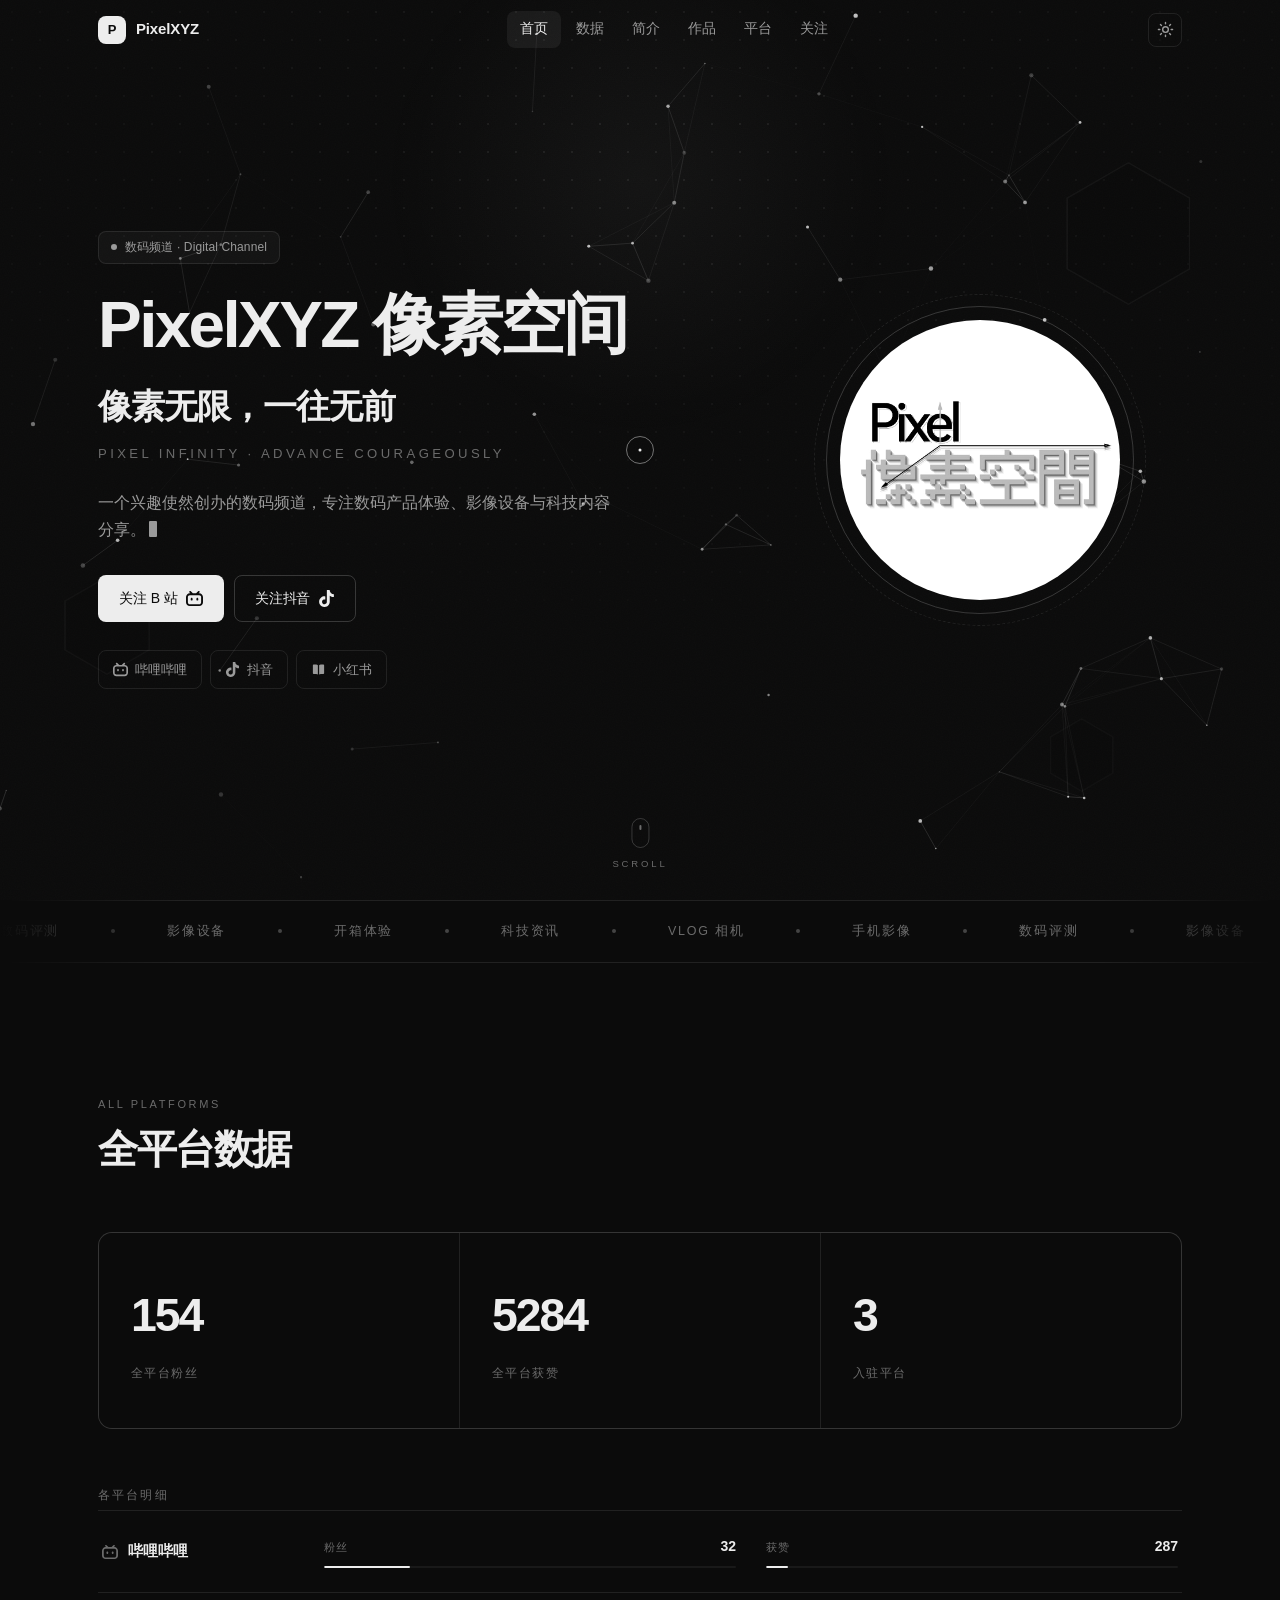
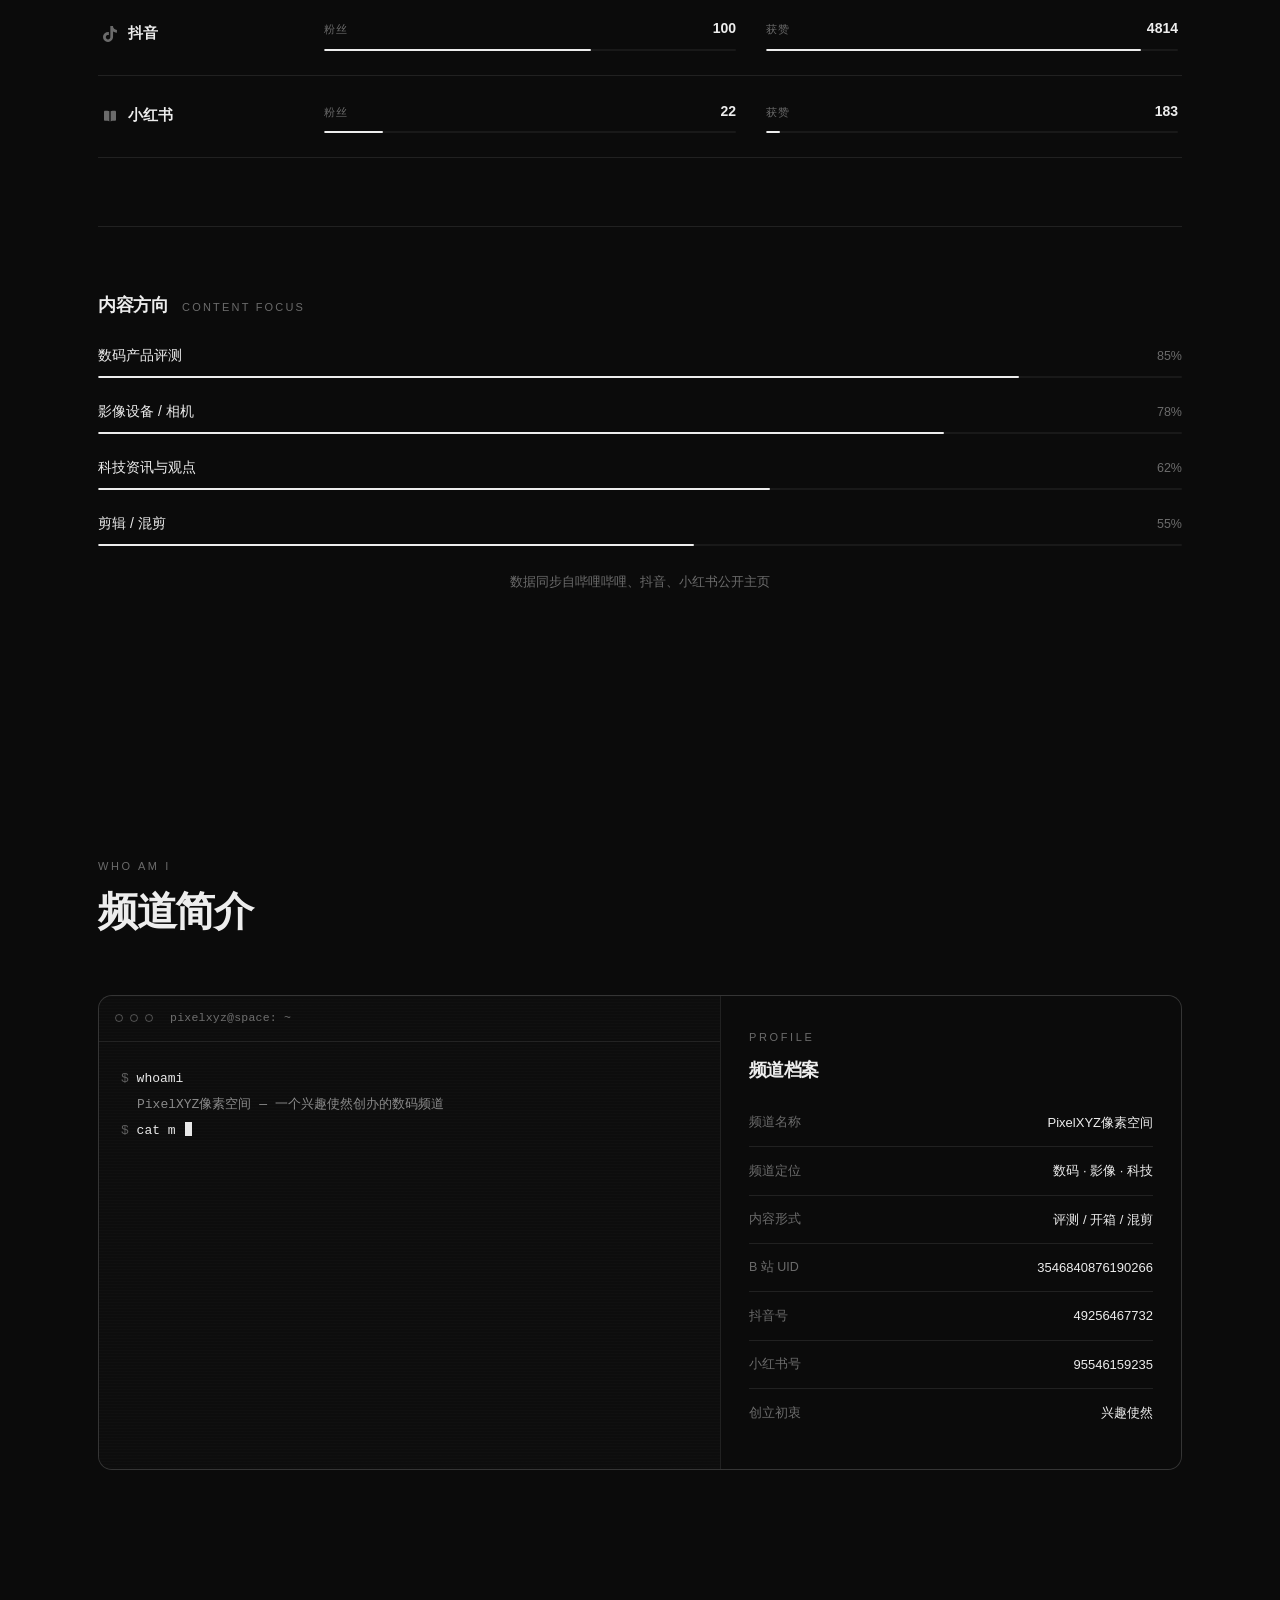
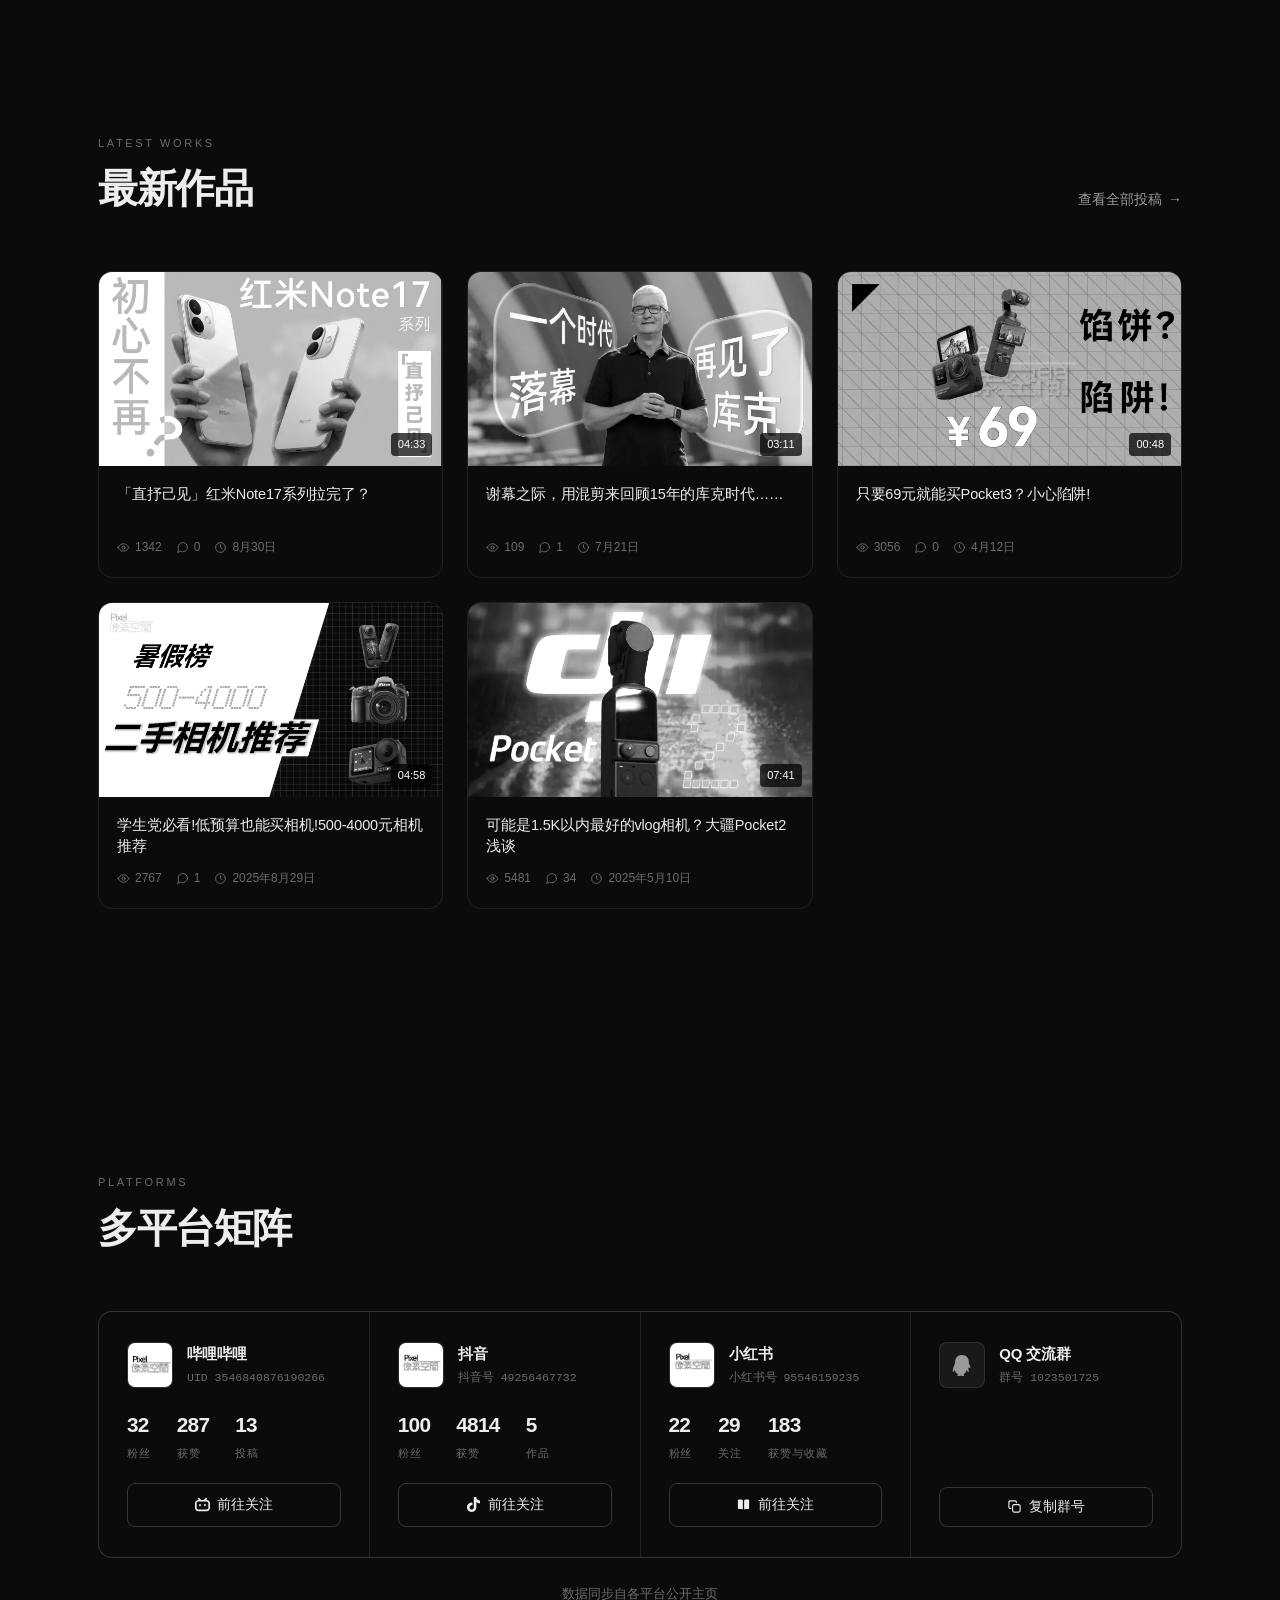
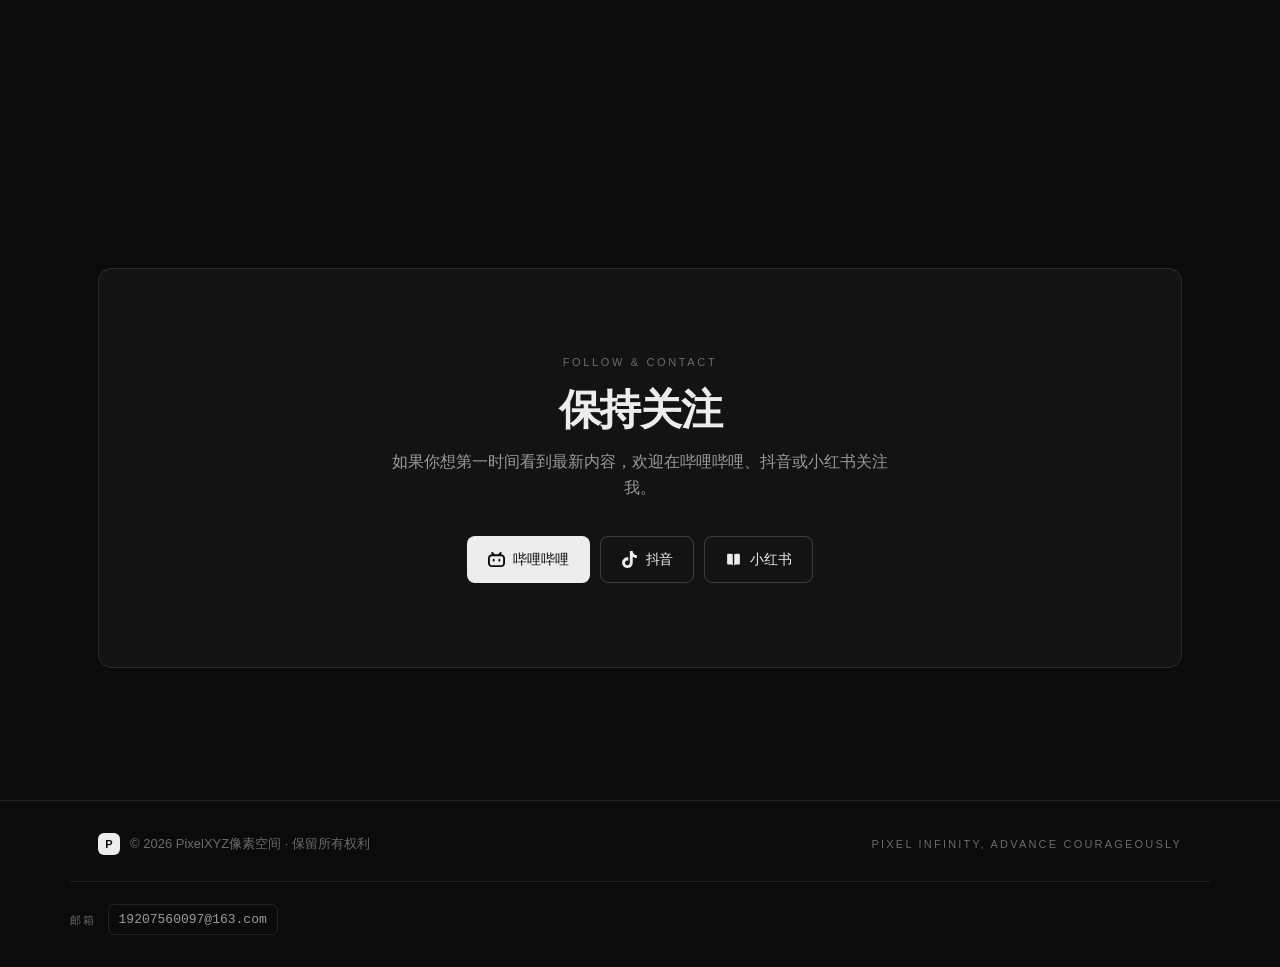
==== index.html @ e9551d1d "design: 应用 anti-AI-slop 规范 — 去渐变/去胶囊/去重阴影/系统字体，悬停不再变彩色" ====
<!DOCTYPE html>
<html lang="zh-CN" data-theme="dark">
<head>
  <meta charset="UTF-8" />
  <meta name="viewport" content="width=device-width, initial-scale=1.0, viewport-fit=cover" />
  <title>PixelXYZ像素空间</title>
  <meta name="description" content="PixelXYZ像素空间 · 数码频道" />
  <meta name="theme-color" content="#050507" />
  <link rel="icon" href="assets/favicon.svg" type="image/svg+xml" />

  <link rel="stylesheet" href="css/style.css" />

  <!-- 渲染前应用主题，避免闪烁 -->
  <script>
    (function () {
      try {
        var t = localStorage.getItem("theme") || "dark";
        document.documentElement.setAttribute("data-theme", t);
      } catch (e) {}
    })();
  </script>
</head>
<body>

  <!-- ============ 背景：粒子画布 + 极光 + 点阵网格 + 噪点 ============ -->
  <canvas class="fx-canvas" id="fx" aria-hidden="true"></canvas>

  <div class="bg" aria-hidden="true">
    <div class="bg__aurora bg__aurora--1"></div>
    <div class="bg__aurora bg__aurora--2"></div>
    <div class="bg__aurora bg__aurora--3"></div>
    <div class="bg__dots" id="bgDots"></div>
    <div class="bg__grain"></div>
    <div class="bg__scan"></div>
  </div>

  <!-- 装饰六边形 -->
  <div class="hex-deco hex-deco--1" aria-hidden="true"></div>
  <div class="hex-deco hex-deco--2" aria-hidden="true"></div>
  <div class="hex-deco hex-deco--3" aria-hidden="true"></div>

  <!-- 鼠标聚光 -->
  <div class="spotlight" id="spotlight" aria-hidden="true"></div>

  <!-- 自定义终端光标 -->
  <div class="cursor" id="cursor" aria-hidden="true">
    <span class="cursor__ring"></span>
    <span class="cursor__dot"></span>
  </div>

  <!-- 滚动进度 -->
  <div class="scroll-progress" id="scrollProgress" aria-hidden="true"></div>

  <!-- ================= 导航 ================= -->
  <header class="nav" id="nav">
    <div class="container nav__inner">
      <a class="brand" href="#home">
        <span class="brand__mark" data-bind="brand.mark">P</span>
        <span class="brand__name" data-bind="brand.name">PixelXYZ</span>
      </a>

      <nav class="nav__links" id="navLinks" aria-label="主导航"><!-- JS --></nav>

      <div class="nav__actions">
        <button class="icon-btn" id="themeToggle" type="button" aria-label="切换主题" title="切换主题">
          <svg class="i-sun" viewBox="0 0 24 24" width="17" height="17" fill="none" stroke="currentColor" stroke-width="2" stroke-linecap="round"><circle cx="12" cy="12" r="4"/><path d="M12 2v2M12 20v2M4.9 4.9l1.4 1.4M17.7 17.7l1.4 1.4M2 12h2M20 12h2M6.3 17.7l-1.4 1.4M19.1 4.9l-1.4 1.4"/></svg>
          <svg class="i-moon" viewBox="0 0 24 24" width="17" height="17" fill="none" stroke="currentColor" stroke-width="2" stroke-linecap="round" stroke-linejoin="round"><path d="M21 12.8A9 9 0 1 1 11.2 3a7 7 0 0 0 9.8 9.8z"/></svg>
        </button>
        <button class="icon-btn nav__burger" id="navBurger" type="button" aria-label="菜单" aria-expanded="false">
          <span></span><span></span>
        </button>
      </div>
    </div>
  </header>

  <main>
    <!-- ================= Hero ================= -->
    <section class="hero" id="home">
      <div class="container hero__inner">
        <div class="hero__text">
          <p class="badge anim-in" style="--d:0ms">
            <span class="badge__dot"></span>
            <span data-bind="hero.badge">数码频道</span>
          </p>

          <h1 class="hero__name anim-in" style="--d:120ms" data-bind="hero.name">PixelXYZ 像素空间</h1>

          <p class="hero__slogan anim-in" style="--d:240ms">
            <span class="grad" data-bind="hero.slogan">像素无限，一往无前</span>
          </p>
          <p class="hero__slogan-en anim-in" style="--d:320ms" data-bind="hero.sloganEn">Pixel Infinity</p>

          <p class="hero__tagline anim-in" style="--d:420ms">
            <span id="typeTagline" data-bind="hero.tagline"></span><span class="type-caret" id="typeCaret"></span>
          </p>

          <div class="hero__cta anim-in" id="heroCta" style="--d:540ms"><!-- JS --></div>
          <div class="hero__socials anim-in" id="heroSocials" style="--d:660ms"><!-- JS --></div>
        </div>

        <div class="hero__visual anim-in" style="--d:200ms" data-parallax="0.06">
          <div class="glow-avatar">
            <div class="glow-avatar__ring"></div>
            <img id="heroAvatar" src="assets/avatar.jpg" alt="PixelXYZ像素空间" width="220" height="220" />
          </div>
        </div>
      </div>

      <div class="hero__scroll" aria-hidden="true">
        <span class="hero__scroll-mouse"></span>
        <span class="hero__scroll-text">SCROLL</span>
      </div>
    </section>

    <!-- ================= 跑马灯 ================= -->
    <div class="marquee" aria-hidden="true"><div class="marquee__track"><!-- JS --></div></div>

    <!-- ================= 数据 + 内容方向 ================= -->
    <section class="section" id="stats">
      <div class="container">
        <header class="sec-head">
          <p class="sec-head__sub" data-reveal data-bind="stats.subtitle">DATA</p>
          <h2 class="sec-head__title" data-reveal data-reveal-delay="1" data-bind="stats.title">频道数据</h2>
        </header>

        <div class="stats" id="statsGrid"><!-- JS --></div>

        <div class="breakdown" id="breakdown">
          <h3 class="breakdown__title" data-reveal data-bind="stats.breakdown.title">各平台明细</h3>
          <div class="breakdown__rows" id="breakdownRows"><!-- JS --></div>
        </div>

        <div class="divider" data-reveal><span class="divider__glow"></span></div>

        <div class="focus">
          <div class="focus__head" data-reveal>
            <h3 class="focus__title" data-bind="focus.title">内容方向</h3>
            <span class="focus__sub" data-bind="focus.subtitle">CONTENT FOCUS</span>
          </div>
          <div class="bars" id="focusBars"><!-- JS --></div>
        </div>

        <p class="stats__note" data-reveal data-bind="stats.note"></p>
      </div>
    </section>

    <!-- ================= 终端简介 + 档案 ================= -->
    <section class="section" id="about">
      <div class="container">
        <header class="sec-head">
          <p class="sec-head__sub" data-reveal data-bind="terminal.subtitle">WHO AM I</p>
          <h2 class="sec-head__title" data-reveal data-reveal-delay="1" data-bind="terminal.title">频道简介</h2>
        </header>

        <div class="about">
          <!-- 终端窗口 -->
          <div class="terminal" id="terminal" data-reveal>
            <div class="terminal__bar">
              <span class="terminal__dot terminal__dot--r"></span>
              <span class="terminal__dot terminal__dot--y"></span>
              <span class="terminal__dot terminal__dot--g"></span>
              <span class="terminal__title" data-bind="terminal.windowTitle">~/space</span>
            </div>
            <div class="terminal__body" id="terminalBody"></div>
          </div>

          <!-- 档案卡 -->
          <div class="profile" data-reveal data-reveal-delay="1">
            <p class="sec-head__sub" data-bind="about.subtitle">PROFILE</p>
            <h3 class="profile__title" data-bind="about.title">频道档案</h3>
            <ul class="about__facts" id="aboutFacts"><!-- JS --></ul>
          </div>
        </div>
      </div>
    </section>

    <!-- ================= 作品 ================= -->
    <section class="section" id="videos">
      <div class="container">
        <header class="sec-head sec-head--split">
          <div>
            <p class="sec-head__sub" data-reveal data-bind="videos.subtitle">WORKS</p>
            <h2 class="sec-head__title" data-reveal data-reveal-delay="1" data-bind="videos.title">最新作品</h2>
          </div>
          <a class="link-more" id="videosMore" href="#" data-reveal data-reveal-delay="2">
            查看全部投稿 <span class="link-more__arrow">→</span>
          </a>
        </header>
        <div class="videos" id="videosGrid"><!-- JS --></div>
      </div>
    </section>

    <!-- ================= 多平台矩阵 ================= -->
    <section class="section" id="platforms">
      <div class="container">
        <header class="sec-head sec-head--split">
          <div>
            <p class="sec-head__sub" data-reveal data-bind="platforms.subtitle">PLATFORMS</p>
            <h2 class="sec-head__title" data-reveal data-reveal-delay="1" data-bind="platforms.title">多平台矩阵</h2>
          </div>
        </header>
        <div class="platforms" id="platformsGrid"><!-- JS --></div>
        <p class="stats__note" data-reveal data-bind="platforms.note"></p>
      </div>
    </section>

    <!-- ================= 关注 ================= -->
    <section class="section" id="contact">
      <div class="container">
        <div class="cta-card" data-reveal>
          <p class="sec-head__sub" data-bind="contact.subtitle">FOLLOW</p>
          <h2 class="cta-card__title" data-bind="contact.title">保持关注</h2>
          <p class="cta-card__text" data-bind="contact.text">...</p>
          <div class="cta-card__actions" id="contactActions"><!-- JS --></div>
        </div>
      </div>
    </section>
  </main>

  <footer class="footer">
    <div class="container footer__inner">
      <div class="footer__left">
        <span class="brand__mark brand__mark--sm" data-bind="brand.mark">P</span>
        <span data-bind="footer.text">©</span>
      </div>
      <p class="footer__slogan" data-bind="footer.slogan">pixel infinity</p>
    </div>
    <div class="container footer__mail">
      <span class="footer__mail-label" data-bind="footer.emailLabel">邮箱</span>
      <span class="footer__mail-value" data-bind="contact.email">19207560097@163.com</span>
    </div>
  </footer>

  <button class="to-top" id="toTop" type="button" aria-label="回到顶部">
    <svg viewBox="0 0 24 24" width="19" height="19" fill="none" stroke="currentColor" stroke-width="2" stroke-linecap="round" stroke-linejoin="round"><path d="M12 19V5M5 12l7-7 7 7"/></svg>
  </button>

  <script src="js/content.js"></script>
  <script src="js/particles.js"></script>
  <script src="js/main.js"></script>
</body>
</html>
---- css/style.css ----
/* ============================================================================
   style.css — PixelXYZ像素空间
   遵循 anti-AI-slop 规范（minimalist-ui / hallmark）：
   · 无渐变 · 无霓虹 · 无重阴影 · 无胶囊按钮 · 无 emoji
   · 暖调单色（warm monochrome）· 系统字体 · 细线几何 · 克制留白
   ==========================================================================*/

/* ---------- Design Tokens ---------- */
:root {
  /* 深色：暖调近黑 */
  --bg: #0b0b0b;
  --bg-2: #121212;
  --surface: rgba(255, 255, 255, 0.035);
  --surface-2: rgba(255, 255, 255, 0.06);
  --border: rgba(255, 255, 255, 0.09);
  --border-2: rgba(255, 255, 255, 0.18);

  --text: #ededed;
  --text-2: #9a9a9a;
  --text-3: #6b6b6b;
  --accent: #ffffff;

  --dot: rgba(255, 255, 255, 0.075);
  --particle: #ffffff;

  --radius: 14px;
  --radius-sm: 8px;
  --radius-lg: 18px;

  --shadow: 0 1px 2px rgba(0, 0, 0, 0.04);
  --shadow-lift: 0 10px 30px -18px rgba(0, 0, 0, 0.05);

  --nav-h: 60px;
  --container: 1140px;

  --ease: cubic-bezier(0.22, 1, 0.36, 1);
  --ease-soft: cubic-bezier(0.4, 0, 0.2, 1);

  /* 系统原生字体优先（无 Inter / Roboto） */
  --font: -apple-system, BlinkMacSystemFont, "SF Pro Display", "SF Pro Text",
    "Helvetica Neue", "Segoe UI", "PingFang SC", "Hiragino Sans GB",
    "Microsoft YaHei", "Noto Sans SC", sans-serif;
  --mono: "SF Mono", ui-monospace, "JetBrains Mono", "Geist Mono", Menlo,
    Consolas, monospace;
}

[data-theme="light"] {
  --bg: #fbfbfa;          /* 暖白 bone */
  --bg-2: #f4f4f2;
  --surface: #ffffff;
  --surface-2: #f4f4f2;
  --border: #e6e6e3;
  --border-2: #d6d6d2;

  --text: #111111;        /* 非纯黑 */
  --text-2: #787774;
  --text-3: #a3a39e;
  --accent: #111111;

  --dot: rgba(0, 0, 0, 0.075);
  --particle: #111111;

  --shadow: 0 1px 2px rgba(0, 0, 0, 0.03);
  --shadow-lift: 0 10px 30px -18px rgba(0, 0, 0, 0.06);
}

/* ---------- Reset ---------- */
*, *::before, *::after { box-sizing: border-box; }
html { scroll-behavior: smooth; scroll-padding-top: calc(var(--nav-h) + 20px); -webkit-text-size-adjust: 100%; }

body {
  margin: 0;
  font-family: var(--font);
  background: var(--bg);
  color: var(--text);
  line-height: 1.65;
  -webkit-font-smoothing: antialiased;
  -moz-osx-font-smoothing: grayscale;
  overflow-x: hidden;
  transition: background .4s var(--ease-soft), color .4s var(--ease-soft);
}

img { max-width: 100%; display: block; }
a { color: inherit; text-decoration: none; }
ul { margin: 0; padding: 0; list-style: none; }
h1, h2, h3 { margin: 0; line-height: 1.14; letter-spacing: -0.028em; }
button { font-family: inherit; }

.container { width: 100%; max-width: var(--container); margin: 0 auto; padding: 0 28px; }
main, header, footer { position: relative; z-index: 1; }

/* ============================================================================
   背景层（去掉彩色光晕，仅保留点阵 + 粒子 + 细噪点）
   ==========================================================================*/
.fx-canvas { position: fixed; inset: 0; z-index: -2; pointer-events: none; display: block; }

.bg { position: fixed; inset: 0; z-index: -1; overflow: hidden; pointer-events: none; }

.bg__dots {
  position: absolute; inset: -2px;
  background-image: radial-gradient(circle, var(--dot) 1px, transparent 1.4px);
  background-size: 28px 28px;
  mask-image: radial-gradient(ellipse 90% 75% at 50% 18%, #000 8%, transparent 78%);
  -webkit-mask-image: radial-gradient(ellipse 90% 75% at 50% 18%, #000 8%, transparent 78%);
  opacity: .85;
}

.bg__grain {
  position: absolute; inset: 0; opacity: .04; mix-blend-mode: overlay;
  background-image: url("data:image/svg+xml,%3Csvg xmlns='http://www.w3.org/2000/svg' width='160' height='160'%3E%3Cfilter id='n'%3E%3CfeTurbulence type='fractalNoise' baseFrequency='0.85' numOctaves='3' stitchTiles='stitch'/%3E%3C/filter%3E%3Crect width='100%25' height='100%25' filter='url(%23n)' opacity='0.55'/%3E%3C/svg%3E");
}

/* ---------- 装饰六边形（无渐变，纯描边） ---------- */
.hex-deco {
  position: fixed; z-index: 0; pointer-events: none;
  background: var(--text-3); opacity: .10;
  clip-path: polygon(50% 0, 100% 25%, 100% 75%, 50% 100%, 0 75%, 0 25%);
  animation: floaty 16s ease-in-out infinite;
}
.hex-deco::after {
  content: ""; position: absolute; inset: 1.5px; background: var(--bg);
  clip-path: polygon(50% 0, 100% 25%, 100% 75%, 50% 100%, 0 75%, 0 25%);
}
.hex-deco--1 { width: 124px; height: 143px; top: 18vh; right: 7vw; }
.hex-deco--2 { width: 86px; height: 99px; top: 64vh; left: 5vw; animation-delay: -6s; opacity: .07; }
.hex-deco--3 { width: 64px; height: 74px; bottom: 12vh; right: 13vw; animation-delay: -10s; opacity: .06; }

@keyframes floaty { 0%,100%{transform:translateY(0)} 50%{transform:translateY(-14px)} }

/* ---------- 极轻聚光 ---------- */
.spotlight {
  position: fixed; inset: 0; z-index: 0; pointer-events: none;
  background: radial-gradient(420px circle at var(--mx, 50%) var(--my, 20%),
    color-mix(in srgb, var(--text) 4%, transparent), transparent 62%);
  opacity: 0; transition: opacity .6s var(--ease-soft);
}
.spotlight.is-on { opacity: 1; }

/* ---------- 滚动进度（实色细线） ---------- */
.scroll-progress {
  position: fixed; top: 0; left: 0; z-index: 200; height: 1px; width: 0;
  background: var(--text);
}

/* ============================================================================
   自定义光标
   ==========================================================================*/
.cursor { position: fixed; left: 0; top: 0; z-index: 9999; pointer-events: none; opacity: 0; transition: opacity .3s; }
.cursor.is-on { opacity: 1; }
.cursor__ring, .cursor__dot { position: absolute; border-radius: 50%; transform: translate(-50%, -50%); }
.cursor__ring {
  width: 28px; height: 28px;
  border: 1px solid color-mix(in srgb, var(--text) 45%, transparent);
  transition: width .25s var(--ease), height .25s var(--ease), border-color .25s;
}
.cursor__dot { width: 3px; height: 3px; background: var(--text); }
.cursor.is-link .cursor__ring { width: 44px; height: 44px; border-color: color-mix(in srgb, var(--text) 75%, transparent); }
.cursor.is-down .cursor__ring { width: 20px; height: 20px; }

@media (hover: hover) and (pointer: fine) {
  body.has-cursor, body.has-cursor a, body.has-cursor button { cursor: none; }
}

/* ============================================================================
   导航（唯一保留的微妙玻璃）
   ==========================================================================*/
.nav {
  position: fixed; top: 0; left: 0; right: 0; z-index: 100; height: var(--nav-h);
  border-bottom: 1px solid transparent;
  transition: background .35s var(--ease-soft), border-color .35s, backdrop-filter .35s;
}
.nav.is-scrolled {
  background: color-mix(in srgb, var(--bg) 72%, transparent);
  backdrop-filter: saturate(180%) blur(18px);
  -webkit-backdrop-filter: saturate(180%) blur(18px);
  border-bottom-color: var(--border);
}
.nav__inner { height: 100%; display: flex; align-items: center; justify-content: space-between; gap: 18px; }

.brand { display: flex; align-items: center; gap: 10px; font-weight: 600; }
.brand__mark {
  display: grid; place-items: center; width: 28px; height: 28px;
  border-radius: var(--radius-sm);
  background: var(--text); color: var(--bg);
  font-size: 13px; font-weight: 700;
}
.brand__mark--sm { width: 22px; height: 22px; font-size: 11px; border-radius: 6px; }
.brand__name { font-size: 15px; letter-spacing: -0.01em; }

.nav__links { display: flex; align-items: center; gap: 2px; }
.nav__link {
  position: relative; padding: 7px 13px; border-radius: var(--radius-sm);
  font-size: 13.5px; font-weight: 500; color: var(--text-2);
  transition: color .2s, background .2s;
}
.nav__link:hover { color: var(--text); background: var(--surface-2); }
.nav__link.is-active { color: var(--text); background: var(--surface-2); }

.nav__actions { display: flex; align-items: center; gap: 8px; }
.icon-btn {
  display: grid; place-items: center; width: 34px; height: 34px;
  border: 1px solid var(--border); border-radius: var(--radius-sm);
  background: transparent; color: var(--text-2); cursor: pointer;
  transition: color .2s, border-color .2s, background .2s;
}
.icon-btn:hover { color: var(--text); border-color: var(--border-2); background: var(--surface-2); }
.i-moon { display: none; }
[data-theme="light"] .i-sun { display: none; }
[data-theme="light"] .i-moon { display: block; }

.nav__burger { display: none; flex-direction: column; gap: 5px; }
.nav__burger span { width: 15px; height: 1.5px; background: currentColor; border-radius: 2px; transition: transform .3s var(--ease); }
.nav.is-open .nav__burger span:nth-child(1) { transform: translateY(3.25px) rotate(45deg); }
.nav.is-open .nav__burger span:nth-child(2) { transform: translateY(-3.25px) rotate(-45deg); }

/* ============================================================================
   动画
   ==========================================================================*/
.anim-in {
  opacity: 0; transform: translateY(22px); filter: blur(8px);
  animation: riseIn .85s var(--ease) forwards;
  animation-delay: var(--d, 0ms);
}
@keyframes riseIn { to { opacity: 1; transform: none; filter: blur(0); } }

[data-reveal] {
  opacity: 0; transform: translateY(24px); filter: blur(8px);
  transition: opacity .8s var(--ease), transform .8s var(--ease), filter .8s var(--ease);
}
[data-reveal].is-in { opacity: 1; transform: none; filter: blur(0); }
[data-reveal-delay="1"] { transition-delay: .08s; }
[data-reveal-delay="2"] { transition-delay: .16s; }
[data-reveal-delay="3"] { transition-delay: .24s; }
[data-reveal-delay="4"] { transition-delay: .32s; }
[data-reveal-delay="5"] { transition-delay: .40s; }

/* 标语：实色，不用渐变字 */
.grad { color: var(--text); }

/* ============================================================================
   Hero
   ==========================================================================*/
.hero { position: relative; min-height: 100svh; display: flex; align-items: center; padding: calc(var(--nav-h) + 64px) 0 104px; }
.hero__inner { display: grid; grid-template-columns: 1.2fr 0.8fr; align-items: center; gap: 72px; }

.badge {
  display: inline-flex; align-items: center; gap: 8px; margin: 0 0 24px;
  padding: 6px 12px;
  border: 1px solid var(--border); border-radius: var(--radius-sm);
  background: var(--surface);
  font-size: 12px; font-weight: 500; color: var(--text-2);
  letter-spacing: .01em;
}
.badge__dot {
  width: 6px; height: 6px; border-radius: 50%; background: var(--text-2);
  animation: pulse 2.6s ease-out infinite;
}
@keyframes pulse {
  0% { box-shadow: 0 0 0 0 color-mix(in srgb, var(--text) 30%, transparent); }
  70%, 100% { box-shadow: 0 0 0 8px transparent; }
}

.hero__name {
  font-size: clamp(2.4rem, 6vw, 4.1rem);
  font-weight: 700; letter-spacing: -0.04em;
  margin-bottom: 16px; color: var(--text);
}

.hero__slogan { font-size: clamp(1.35rem, 3.2vw, 2.1rem); font-weight: 700; letter-spacing: -0.03em; margin: 0 0 8px; }
.hero__slogan-en {
  font-size: clamp(.72rem, 1.3vw, .82rem);
  font-weight: 500; letter-spacing: .26em; text-transform: uppercase;
  color: var(--text-3); margin: 0 0 26px;
}

.hero__tagline { font-size: 1rem; color: var(--text-2); max-width: 32em; margin: 0 0 32px; min-height: 3.3em; }
.type-caret {
  display: inline-block; width: 8px; height: 1em; margin-left: 3px;
  background: var(--text-2); vertical-align: -0.14em; border-radius: 1px;
  animation: blink 1.1s step-end infinite;
}
@keyframes blink { 50% { opacity: 0; } }

.hero__cta { display: flex; flex-wrap: wrap; gap: 10px; margin-bottom: 28px; }

/* 按钮：小圆角（非胶囊）、实色、无渐变、无扫光 */
.btn {
  position: relative; display: inline-flex; align-items: center; gap: 8px;
  padding: 11px 20px; border-radius: var(--radius-sm);
  font-size: 14px; font-weight: 500; letter-spacing: -0.005em;
  border: 1px solid transparent; cursor: pointer;
  transition: transform .2s var(--ease), background .2s, border-color .2s, color .2s, opacity .2s;
}
.btn svg { width: 17px; height: 17px; }
.btn--primary { background: var(--text); color: var(--bg); }
.btn--primary:hover { transform: translateY(-1px); opacity: .88; }
.btn--ghost { background: transparent; border-color: var(--border-2); color: var(--text); }
.btn--ghost:hover { transform: translateY(-1px); background: var(--surface-2); border-color: var(--text-3); }

.hero__socials { display: flex; flex-wrap: wrap; gap: 8px; }
.social-chip {
  display: inline-flex; align-items: center; gap: 7px;
  padding: 8px 14px; border-radius: var(--radius-sm);
  border: 1px solid var(--border); background: transparent;
  font-size: 13px; font-weight: 500; color: var(--text-2);
  transition: color .2s, border-color .2s, background .2s;
}
.social-chip svg { width: 15px; height: 15px; }
.social-chip:hover { color: var(--text); border-color: var(--border-2); background: var(--surface-2); }

.hero__visual { display: grid; place-items: center; }
.glow-avatar { position: relative; width: min(280px, 60vw); aspect-ratio: 1; display: grid; place-items: center; }
.glow-avatar__ring {
  position: absolute; inset: -14px; border-radius: 50%;
  border: 1px solid var(--border-2);
}
.glow-avatar::before {
  content: ""; position: absolute; inset: -26px; border-radius: 50%;
  border: 1px dashed var(--border);
  animation: spin 40s linear infinite;
}
.glow-avatar img {
  position: relative; z-index: 1; width: 100%; height: 100%; border-radius: 50%; object-fit: cover;
  filter: grayscale(1) contrast(1.03);
  animation: floaty 9s ease-in-out infinite;
}
@keyframes spin { to { transform: rotate(360deg); } }

.hero__scroll { position: absolute; left: 50%; bottom: 28px; transform: translateX(-50%); display: flex; flex-direction: column; align-items: center; gap: 8px; color: var(--text-3); }
.hero__scroll-mouse { width: 18px; height: 30px; border: 1px solid var(--border-2); border-radius: 999px; position: relative; }
.hero__scroll-mouse::after {
  content: ""; position: absolute; left: 50%; top: 6px; width: 2px; height: 5px; margin-left: -1px;
  border-radius: 2px; background: var(--text-3); animation: wheel 2s ease-in-out infinite;
}
@keyframes wheel { 0%{transform:translateY(0);opacity:0} 35%{opacity:1} 100%{transform:translateY(10px);opacity:0} }
.hero__scroll-text { font-size: 9.5px; letter-spacing: .3em; font-weight: 500; }

/* ============================================================================
   跑马灯（细线 + 低对比）
   ==========================================================================*/
.marquee {
  position: relative; overflow: hidden; padding: 20px 0;
  border-top: 1px solid var(--border); border-bottom: 1px solid var(--border);
  mask-image: linear-gradient(90deg, transparent, #000 14%, #000 86%, transparent);
  -webkit-mask-image: linear-gradient(90deg, transparent, #000 14%, #000 86%, transparent);
}
.marquee__track { display: flex; gap: 52px; width: max-content; animation: marquee 34s linear infinite; }
.marquee:hover .marquee__track { animation-play-state: paused; }
.marquee__item {
  display: inline-flex; align-items: center; gap: 52px;
  font-size: 12.5px; font-weight: 500; text-transform: uppercase; white-space: nowrap;
  color: var(--text-3); letter-spacing: .14em;
}
.marquee__item::after { content: ""; width: 4px; height: 4px; border-radius: 50%; background: var(--text-3); opacity: .6; }
@keyframes marquee { to { transform: translateX(-50%); } }

/* ============================================================================
   Section 通用
   ==========================================================================*/
.section { position: relative; padding: 132px 0; }
.sec-head { margin-bottom: 60px; }
.sec-head--split { display: flex; align-items: flex-end; justify-content: space-between; gap: 24px; flex-wrap: wrap; }
.sec-head__sub { font-size: 11px; font-weight: 500; letter-spacing: .24em; text-transform: uppercase; color: var(--text-3); margin: 0 0 14px; }
.sec-head__title { font-size: clamp(1.75rem, 3.8vw, 2.5rem); font-weight: 700; letter-spacing: -0.035em; }

/* 分割线：实色细线 */
.divider { height: 1px; margin: 68px 0; background: var(--border); }

.link-more { display: inline-flex; align-items: center; gap: 6px; font-size: 14px; font-weight: 500; color: var(--text-2); transition: gap .25s var(--ease), color .2s; }
.link-more:hover { gap: 11px; color: var(--text); }

/* ============================================================================
   数据卡片（扁平 + 细边）
   ==========================================================================*/
.stats { display: grid; grid-template-columns: repeat(3, 1fr); gap: 1px; background: var(--border); border: 1px solid var(--border); border-radius: var(--radius); overflow: hidden; }

.stat {
  position: relative; padding: 44px 32px;
  background: var(--bg);
  transition: background .3s var(--ease-soft);
}
.stat:hover { background: var(--bg-2); }

.stat__num { font-size: clamp(2.1rem, 4.2vw, 2.9rem); font-weight: 700; letter-spacing: -0.045em; font-variant-numeric: tabular-nums; color: var(--text); }
.stat__suffix { font-size: .45em; margin-left: 2px; color: var(--text-3); }
.stat__label { margin-top: 10px; font-size: 12px; font-weight: 500; color: var(--text-3); letter-spacing: .12em; text-transform: uppercase; }

.stats__note { text-align: center; margin: 26px 0 0; font-size: 12.5px; color: var(--text-3); }

/* ============================================================================
   各平台明细
   ==========================================================================*/
.breakdown { margin-top: 60px; }
.breakdown__title {
  font-size: 12px; font-weight: 500; letter-spacing: .18em; text-transform: uppercase;
  color: var(--text-3); margin: 0 0 8px;
}
.breakdown__rows { border-top: 1px solid var(--border); }
.prow {
  display: grid; grid-template-columns: 190px 1fr; gap: 32px; align-items: center;
  padding: 24px 4px;
  border-bottom: 1px solid var(--border);
  transition: background .25s var(--ease-soft);
}
.prow:hover { background: var(--surface-2); }
.prow__name { font-size: 14.5px; font-weight: 600; display: flex; align-items: center; gap: 10px; }
.prow__name svg { width: 16px; height: 16px; color: var(--text-3); flex: none; }
.prow__metrics { display: grid; grid-template-columns: 1fr 1fr; gap: 30px; }

.metric { display: grid; gap: 8px; }
.metric__top { display: flex; align-items: baseline; justify-content: space-between; gap: 10px; }
.metric__label { font-size: 11px; font-weight: 500; letter-spacing: .12em; color: var(--text-3); text-transform: uppercase; }
.metric__val { font-size: 14px; font-weight: 600; font-variant-numeric: tabular-nums; color: var(--text); }
.metric__track { position: relative; height: 2px; border-radius: 2px; overflow: hidden; background: var(--surface-2); }
.metric__fill {
  position: absolute; inset: 0 auto 0 0; width: 0; border-radius: 2px;
  background: var(--text);
  transition: width 1.15s var(--ease);
}

/* ============================================================================
   进度条（内容方向）
   ==========================================================================*/
.focus { display: grid; gap: 28px; }
.focus__head { display: flex; align-items: baseline; gap: 14px; }
.focus__title { font-size: 1.1rem; font-weight: 600; }
.focus__sub { font-size: 11px; font-weight: 500; letter-spacing: .2em; color: var(--text-3); }

.bars { display: grid; gap: 22px; }
.bar { display: grid; gap: 9px; }
.bar__top { display: flex; align-items: baseline; justify-content: space-between; gap: 12px; }
.bar__label { font-size: 14px; font-weight: 500; color: var(--text); }
.bar__val { font-size: 12.5px; font-weight: 500; color: var(--text-3); font-variant-numeric: tabular-nums; }
.bar__track { position: relative; height: 2px; border-radius: 2px; overflow: hidden; background: var(--surface-2); }
.bar__fill {
  position: absolute; inset: 0 auto 0 0; width: 0; border-radius: 2px;
  background: var(--text);
  transition: width 1.4s var(--ease);
}

/* ============================================================================
   终端窗口（单色）
   ==========================================================================*/
.about { display: grid; grid-template-columns: 1.35fr 1fr; gap: 1px; background: var(--border); border: 1px solid var(--border); border-radius: var(--radius); overflow: hidden; }

.terminal {
  position: relative; overflow: hidden;
  background: #0d0d0d;
  font-family: var(--mono);
}
.terminal::after {
  content: ""; position: absolute; inset: 0; pointer-events: none;
  background: repeating-linear-gradient(to bottom, rgba(255,255,255,.025) 0 1px, transparent 1px 3px);
  opacity: .5;
}
.terminal__bar {
  position: relative; z-index: 1;
  display: flex; align-items: center; gap: 7px;
  padding: 13px 16px;
  border-bottom: 1px solid rgba(255,255,255,.08);
}
.terminal__dot { width: 8px; height: 8px; border-radius: 50%; border: 1px solid rgba(255,255,255,.28); }
.terminal__title { margin-left: 10px; font-size: 11.5px; color: #6f6f6f; letter-spacing: .02em; }

.terminal__body { position: relative; z-index: 1; padding: 24px 22px 28px; min-height: 330px; font-size: 13px; line-height: 2; }
.tline { display: block; white-space: pre-wrap; word-break: break-word; }
.tline--cmd { color: #e8e8e8; }
.tline--cmd::before { content: "$ "; color: #5e5e5e; }
.tline--out { color: #8a8a8a; padding-left: 16px; }
.tcaret { display: inline-block; width: 7px; height: 14px; margin-left: 2px; background: #e8e8e8; vertical-align: -2px; animation: blink 1.1s step-end infinite; }

.profile { padding: 32px 28px; background: var(--bg); }
.profile__title { font-size: 1.15rem; font-weight: 600; margin: 0 0 18px; }
.about__facts { display: grid; }
.about__facts li {
  display: flex; align-items: center; justify-content: space-between; gap: 16px;
  padding: 13px 0; border-bottom: 1px solid var(--border);
}
.about__facts li:last-child { border-bottom: 0; }
.fact__label { font-size: 12.5px; color: var(--text-3); font-weight: 400; }
.fact__value { font-size: 13px; font-weight: 500; color: var(--text); text-align: right; }

/* ============================================================================
   作品卡片（扁平，无扫光）
   ==========================================================================*/
.videos { display: grid; grid-template-columns: repeat(3, 1fr); gap: 24px; }

.video {
  position: relative; display: flex; flex-direction: column; overflow: hidden;
  border: 1px solid var(--border); border-radius: var(--radius);
  background: transparent;
  transition: border-color .3s var(--ease-soft), transform .3s var(--ease);
}
.video:hover { border-color: var(--border-2); transform: translateY(-3px); }

.video__media { position: relative; aspect-ratio: 16 / 9; overflow: hidden; background: var(--bg-2); }
.video__media img {
  width: 100%; height: 100%; object-fit: cover;
  filter: grayscale(1) contrast(1.03); transition: transform .6s var(--ease);
}
.video:hover .video__media img { transform: scale(1.03); }

.video__play { position: absolute; inset: 0; display: grid; place-items: center; opacity: 0; transition: opacity .3s; }
.video:hover .video__play { opacity: 1; }
.video__play span {
  display: grid; place-items: center; width: 44px; height: 44px; border-radius: 50%;
  background: rgba(255,255,255,.92); color: #000;
}
.video__play svg { width: 17px; height: 17px; margin-left: 2px; }

.video__dur {
  position: absolute; right: 10px; bottom: 10px; z-index: 2;
  padding: 2px 7px; border-radius: 4px;
  background: rgba(0,0,0,.72); color: #fff;
  font-size: 11px; font-weight: 500; font-variant-numeric: tabular-nums;
}
.video__body { padding: 18px 18px 20px; display: flex; flex-direction: column; gap: 12px; flex: 1; }
.video__title {
  font-size: 14.5px; font-weight: 500; letter-spacing: -0.01em; line-height: 1.45; min-height: 2.9em;
  display: -webkit-box; -webkit-line-clamp: 2; -webkit-box-orient: vertical; overflow: hidden;
}
.video__meta { display: flex; align-items: center; gap: 14px; margin-top: auto; font-size: 12px; color: var(--text-3); font-weight: 400; }
.video__meta span { display: inline-flex; align-items: center; gap: 5px; }
.video__meta svg { width: 13px; height: 13px; }

/* ============================================================================
   多平台矩阵（扁平细线）
   ==========================================================================*/
.platforms { display: grid; grid-template-columns: repeat(auto-fit, minmax(250px, 1fr)); gap: 1px; background: var(--border); border: 1px solid var(--border); border-radius: var(--radius); overflow: hidden; }

.platform {
  position: relative; display: flex; flex-direction: column; gap: 20px;
  padding: 30px 28px;
  background: var(--bg);
  transition: background .3s var(--ease-soft);
}
.platform:hover { background: var(--bg-2); }

.platform__head { display: flex; align-items: center; gap: 14px; }
.platform__meta { display: flex; flex-direction: column; gap: 2px; min-width: 0; }
.platform__avatar {
  position: relative; flex: none; width: 46px; height: 46px;
  display: grid; place-items: center; overflow: hidden;
  border-radius: var(--radius-sm);
  background: var(--surface-2);
  border: 1px solid var(--border);
  color: var(--text-2);
}
.platform__avatar img { width: 100%; height: 100%; object-fit: cover; filter: grayscale(1); }
.platform__avatar svg { width: 22px; height: 22px; }
.platform__name { font-size: 15px; font-weight: 600; letter-spacing: -0.01em; }
.platform__handle { font-size: 11.5px; color: var(--text-3); font-family: var(--mono); word-break: break-all; }

.platform__stats { display: flex; gap: 26px; }
.platform__stat { display: flex; flex-direction: column; gap: 2px; }
.platform__stat-num { font-size: 1.3rem; font-weight: 700; letter-spacing: -0.035em; font-variant-numeric: tabular-nums; }
.platform__stat-label { font-size: 11px; color: var(--text-3); font-weight: 500; letter-spacing: .08em; }

.platform__cta {
  margin-top: auto; display: inline-flex; align-items: center; justify-content: center; gap: 7px;
  padding: 10px 18px; border-radius: var(--radius-sm);
  font-size: 13.5px; font-weight: 500;
  border: 1px solid var(--border-2);
  color: var(--text); background: transparent; cursor: pointer;
  transition: background .2s, color .2s, border-color .2s;
}
.platform__cta:hover { background: var(--text); color: var(--bg); border-color: var(--text); }
.platform__cta svg { width: 15px; height: 15px; }
.platform__cta.is-done { background: var(--text); color: var(--bg); border-color: var(--text); }

/* ============================================================================
   CTA + 页脚
   ==========================================================================*/
.cta-card {
  position: relative; text-align: center; padding: 84px 40px;
  border: 1px solid var(--border); border-radius: var(--radius);
  background: var(--surface);
}
.cta-card__title { font-size: clamp(1.75rem, 4vw, 2.6rem); font-weight: 700; letter-spacing: -0.035em; margin: 0 0 16px; }
.cta-card__text { max-width: 32em; margin: 0 auto 34px; color: var(--text-2); font-size: 1rem; }
.cta-card__actions { display: flex; justify-content: center; flex-wrap: wrap; gap: 10px; }

.footer { border-top: 1px solid var(--border); padding: 32px 0 0; }
.footer__inner { display: flex; align-items: center; justify-content: space-between; flex-wrap: wrap; gap: 14px; padding-bottom: 26px; }
.footer__left { display: flex; align-items: center; gap: 10px; font-size: 13px; color: var(--text-3); }
.footer__slogan { margin: 0; font-size: 11px; font-weight: 400; letter-spacing: .2em; text-transform: uppercase; color: var(--text-3); }

.footer__mail {
  display: flex; align-items: center; gap: 12px; flex-wrap: wrap;
  padding: 22px 0 32px; border-top: 1px solid var(--border);
  font-size: 13px;
}
.footer__mail-label { font-size: 11px; font-weight: 500; letter-spacing: .16em; text-transform: uppercase; color: var(--text-3); }
.footer__mail-value {
  font-family: var(--mono); font-size: 13px; font-weight: 400;
  color: var(--text-2); user-select: all;
  padding: 4px 10px; border-radius: 6px;
  border: 1px solid var(--border);
  transition: color .2s, border-color .2s;
}
.footer__mail-value:hover { color: var(--text); border-color: var(--border-2); }

.to-top {
  position: fixed; right: 24px; bottom: 24px; z-index: 90;
  width: 40px; height: 40px; display: grid; place-items: center;
  border: 1px solid var(--border); border-radius: var(--radius-sm);
  background: color-mix(in srgb, var(--bg) 80%, transparent);
  backdrop-filter: blur(12px); -webkit-backdrop-filter: blur(12px);
  color: var(--text-2); cursor: pointer;
  opacity: 0; visibility: hidden; transform: translateY(10px);
  transition: opacity .3s, transform .3s var(--ease), visibility .3s, color .2s, border-color .2s, background .2s;
}
.to-top.is-visible { opacity: 1; visibility: visible; transform: none; }
.to-top:hover { color: var(--bg); background: var(--text); border-color: var(--text); }

/* ============================================================================
   响应式
   ==========================================================================*/
@media (max-width: 1000px) {
  .hero__inner { grid-template-columns: 1fr; gap: 48px; text-align: center; }
  .hero__visual { order: -1; }
  .hero__cta, .hero__socials { justify-content: center; }
  .hero__tagline { margin-inline: auto; }
  .about { grid-template-columns: 1fr; }
  .videos { grid-template-columns: repeat(2, 1fr); }
  .platforms { grid-template-columns: repeat(2, 1fr); }
  .hex-deco--2, .hex-deco--3 { display: none; }
  .prow { grid-template-columns: 160px 1fr; gap: 22px; }
}

@media (max-width: 720px) {
  .container { padding: 0 20px; }
  .nav__links {
    position: fixed; top: var(--nav-h); left: 0; right: 0;
    flex-direction: column; align-items: stretch; gap: 2px; padding: 14px 20px 18px;
    background: color-mix(in srgb, var(--bg) 96%, transparent);
    backdrop-filter: blur(18px); -webkit-backdrop-filter: blur(18px);
    border-bottom: 1px solid var(--border);
    transform: translateY(-130%); opacity: 0; pointer-events: none;
    transition: transform .4s var(--ease), opacity .3s;
  }
  .nav.is-open .nav__links { transform: none; opacity: 1; pointer-events: auto; }
  .nav__link { padding: 12px 14px; border-radius: var(--radius-sm); font-size: 15px; }
  .nav__burger { display: flex; }

  .section { padding: 88px 0; }
  .stats { grid-template-columns: 1fr; }
  .stat { padding: 32px 24px; }
  .videos { grid-template-columns: 1fr; }
  .platforms { grid-template-columns: 1fr; }
  .prow { grid-template-columns: 1fr; gap: 16px; padding: 20px 0; }
  .prow__metrics { gap: 18px; }
  .terminal__body { font-size: 12px; padding: 20px 16px 24px; min-height: 300px; }
  .profile { padding: 26px 22px; }
  .cta-card { padding: 56px 24px; }
  .glow-avatar { width: min(210px, 56vw); }
  .hero__scroll { display: none; }
  .to-top { right: 16px; bottom: 16px; }
  .hex-deco { display: none; }
  .cursor { display: none; }
}

/* ============================================================================
   降低动效
   ==========================================================================*/
@media (prefers-reduced-motion: reduce) {
  *, *::before, *::after { animation-duration: .001ms !important; animation-iteration-count: 1 !important; transition-duration: .001ms !important; }
  .anim-in, [data-reveal] { opacity: 1 !important; transform: none !important; filter: none !important; }
  html { scroll-behavior: auto; }
  .bar__fill, .metric__fill { transition: none; }
}

::selection { background: var(--text); color: var(--bg); }
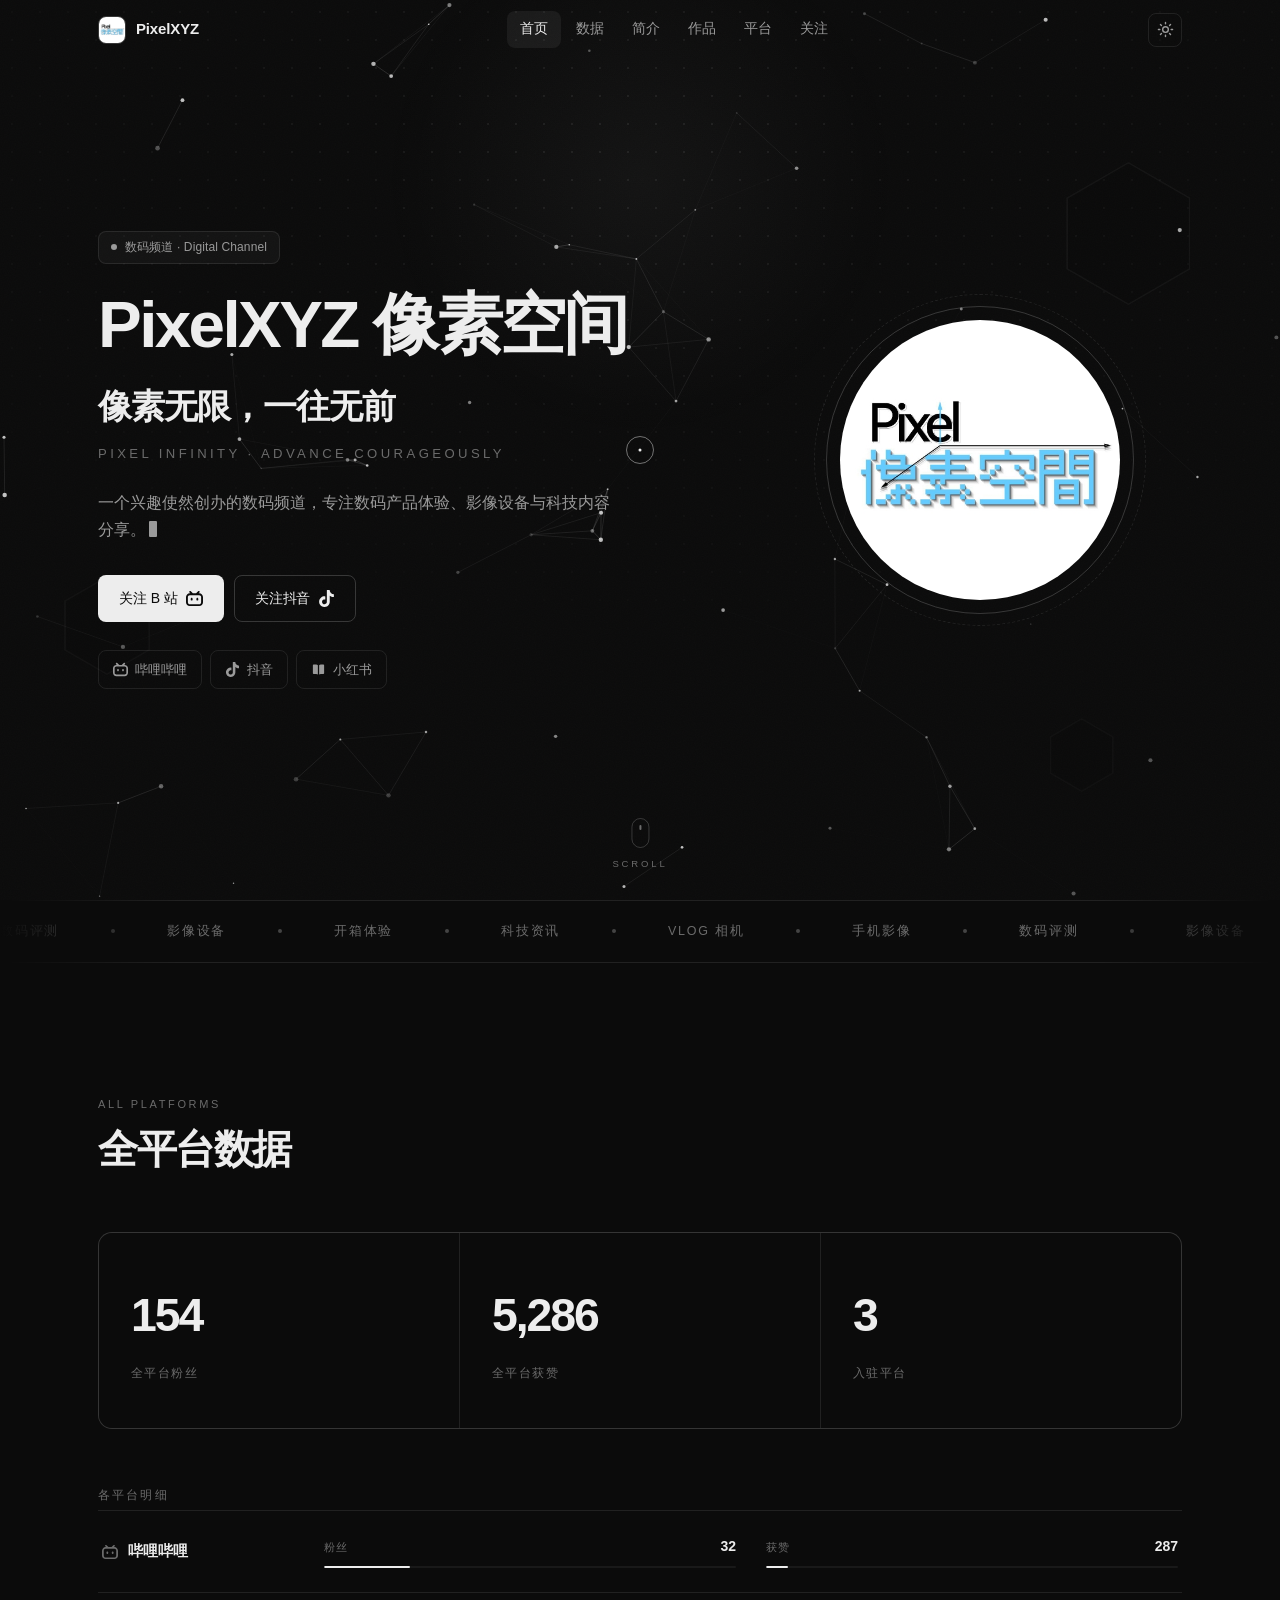
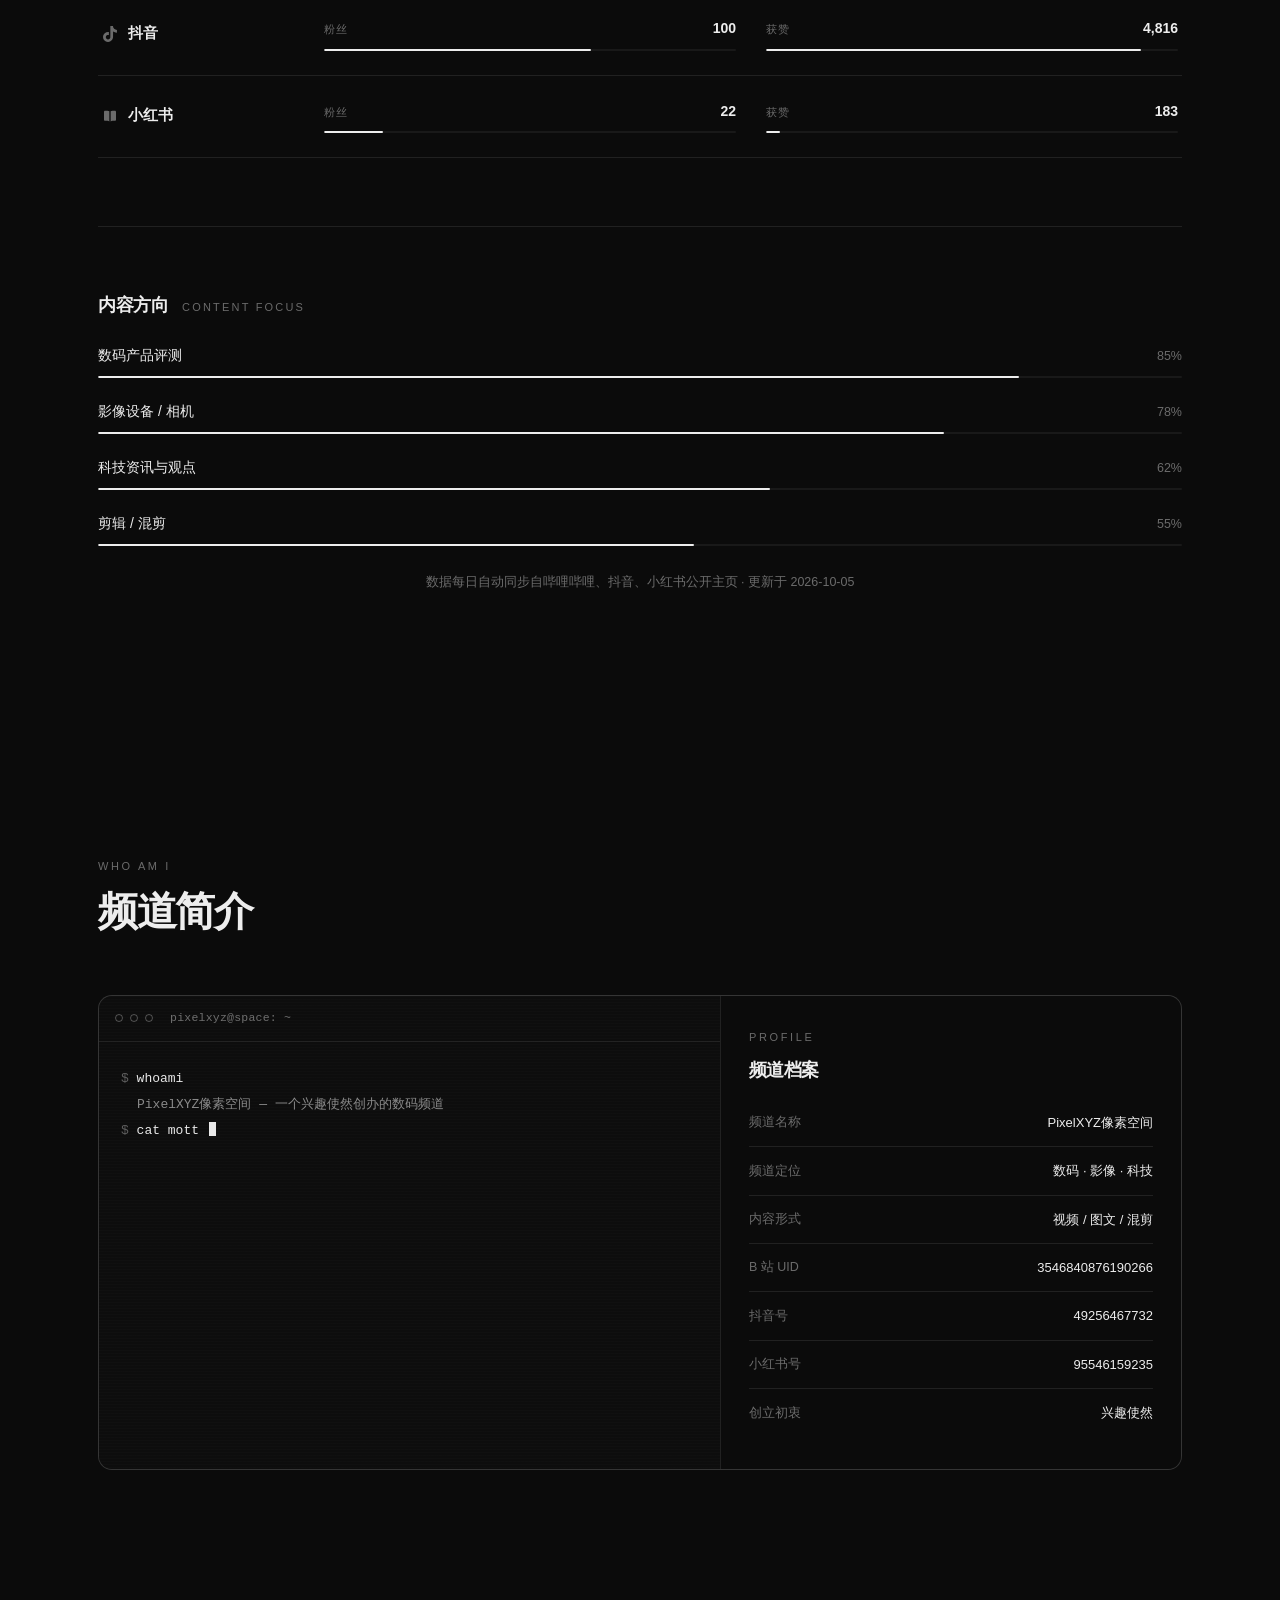
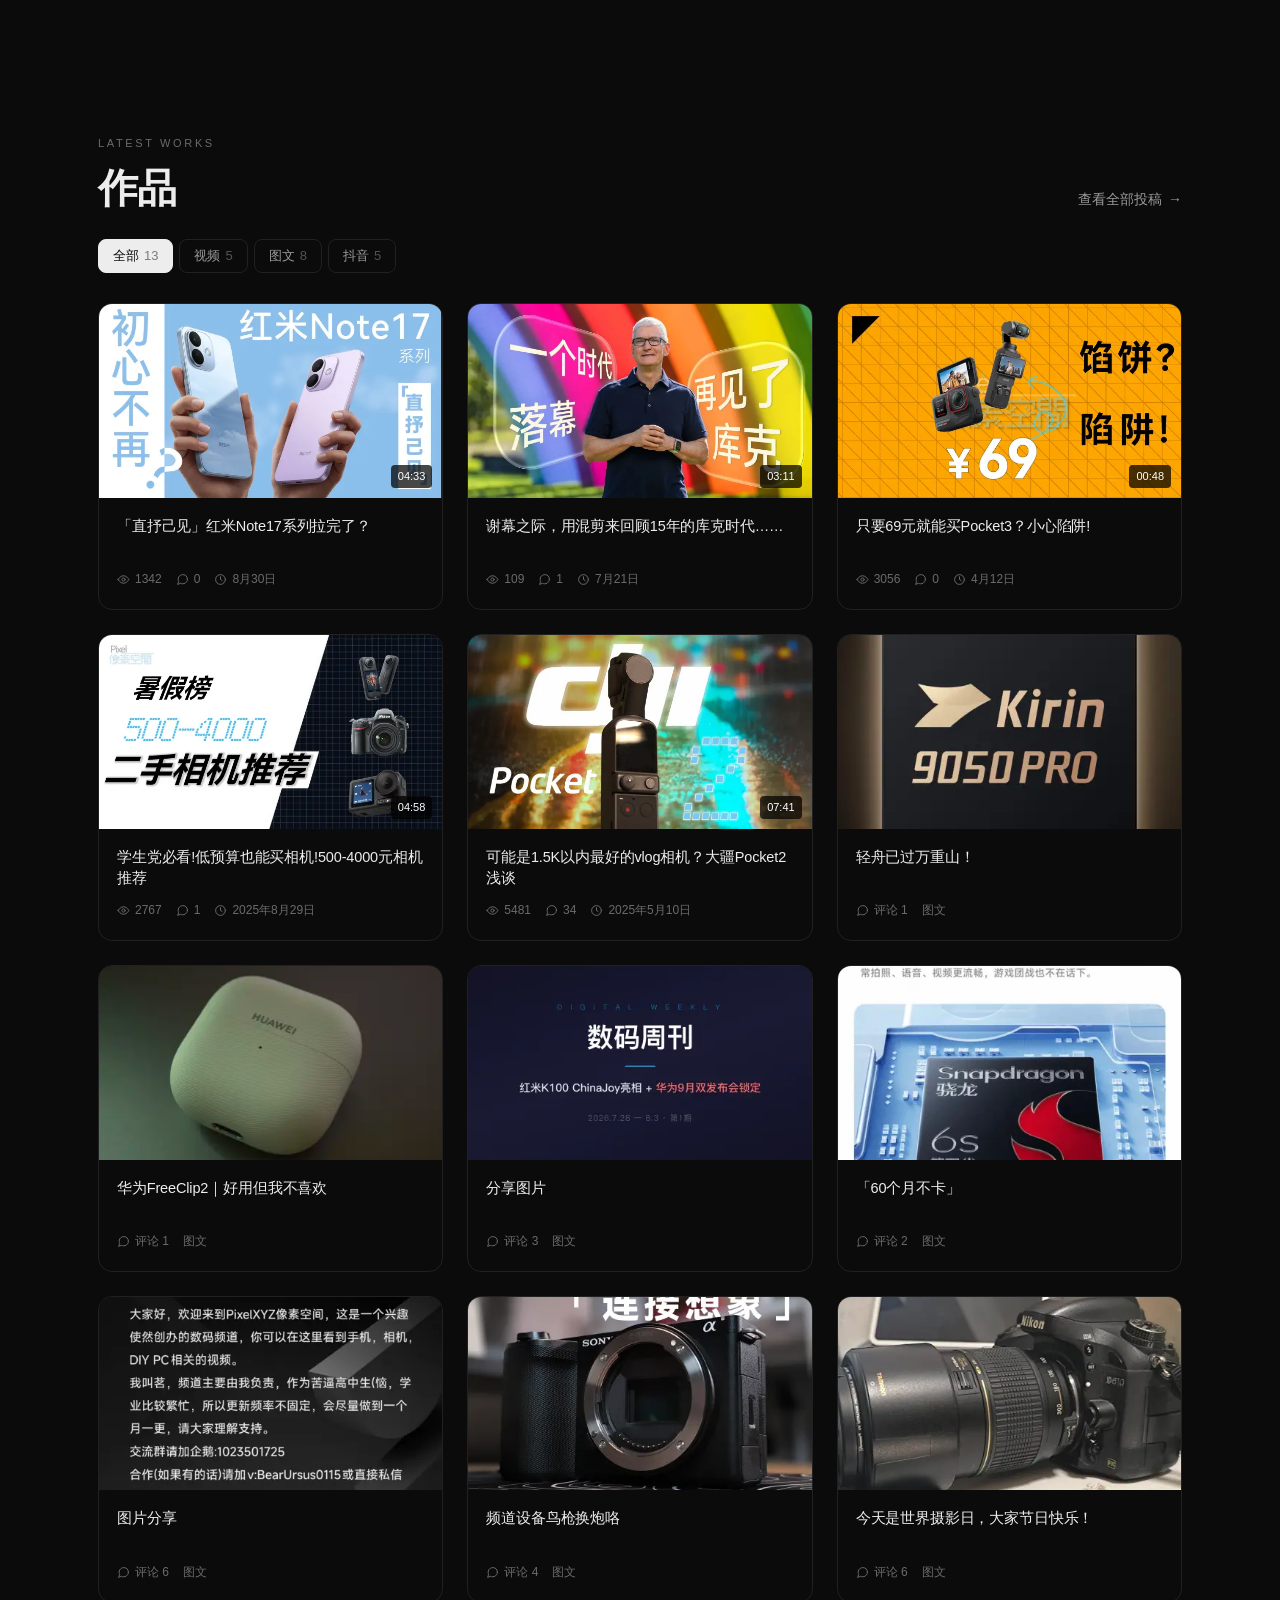
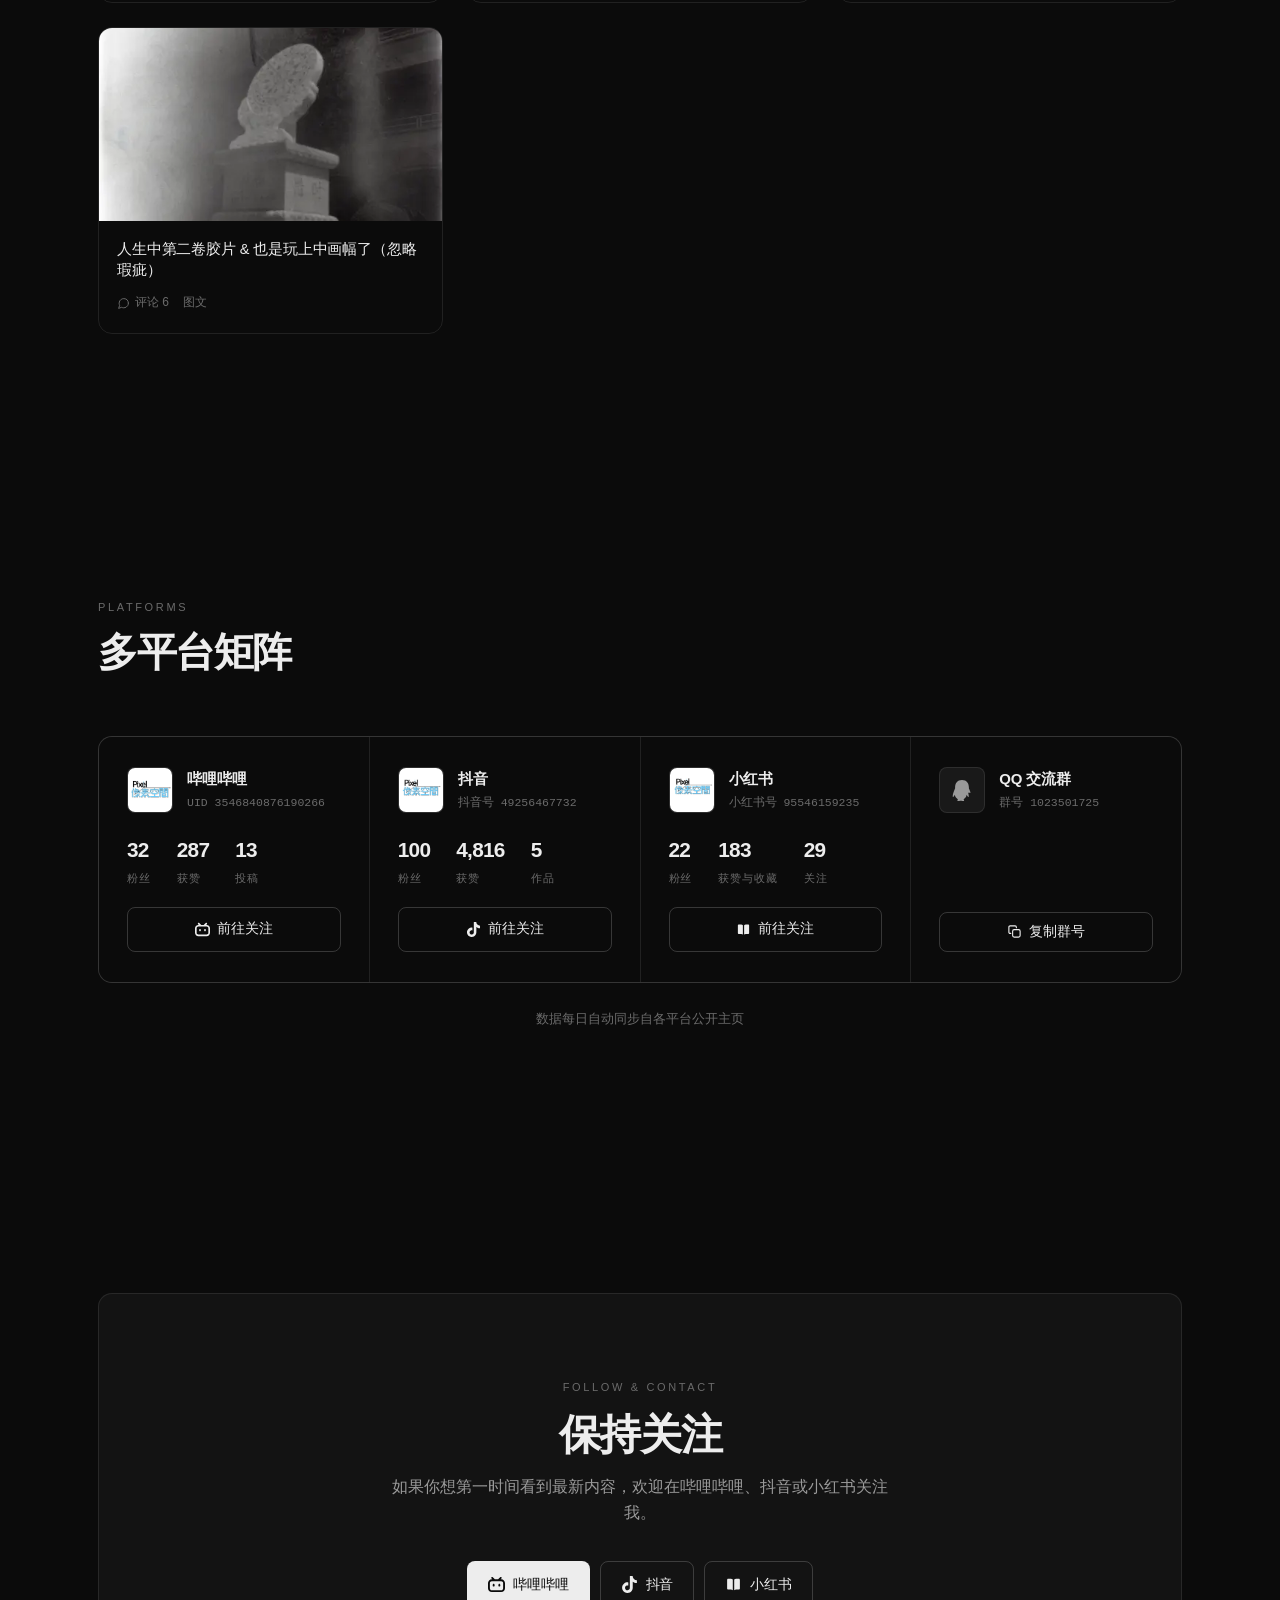
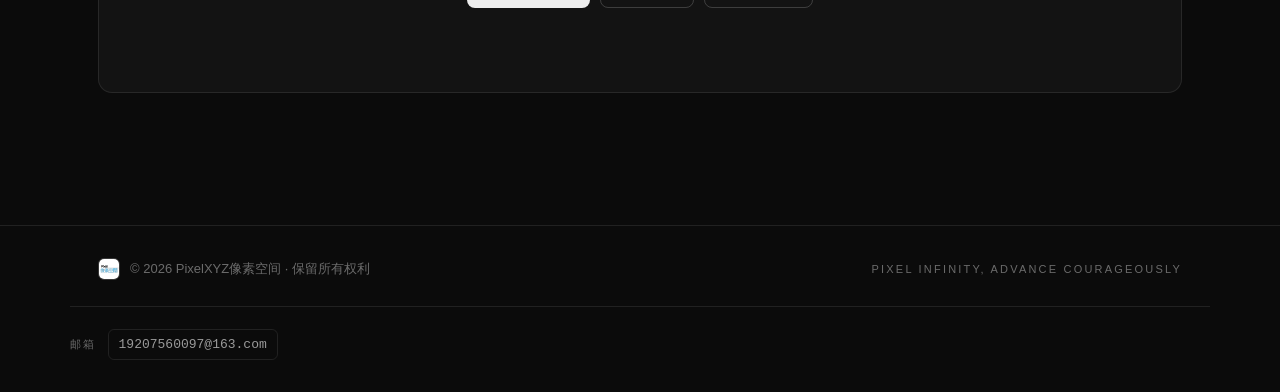
==== commit 4105a9bb: "feat: 多平台作品区(含图文/抖音)+筛选Tab、导航换频道logo、GitHub Action每日同步数据、键盘焦点样式" ====
--- a/index.html
+++ b/index.html
@@ -55,7 +55,7 @@
   <header class="nav" id="nav">
     <div class="container nav__inner">
       <a class="brand" href="#home">
-        <span class="brand__mark" data-bind="brand.mark">P</span>
+        <img class="brand__avatar" id="brandLogo" src="assets/avatar.jpg" alt="PixelXYZ像素空间" width="28" height="28" />
         <span class="brand__name" data-bind="brand.name">PixelXYZ</span>
       </a>
 
@@ -175,18 +175,20 @@
     </section>
 
     <!-- ================= 作品 ================= -->
-    <section class="section" id="videos">
+    <section class="section" id="works">
       <div class="container">
         <header class="sec-head sec-head--split">
           <div>
-            <p class="sec-head__sub" data-reveal data-bind="videos.subtitle">WORKS</p>
-            <h2 class="sec-head__title" data-reveal data-reveal-delay="1" data-bind="videos.title">最新作品</h2>
-          </div>
-          <a class="link-more" id="videosMore" href="#" data-reveal data-reveal-delay="2">
-            查看全部投稿 <span class="link-more__arrow">→</span>
+            <p class="sec-head__sub" data-reveal data-bind="works.subtitle">WORKS</p>
+            <h2 class="sec-head__title" data-reveal data-reveal-delay="1" data-bind="works.title">作品</h2>
+          </div>
+          <a class="link-more" id="worksMore" href="#" data-reveal data-reveal-delay="2">
+            查看全部投稿 <span class="link-more__arrow">&rarr;</span>
           </a>
         </header>
-        <div class="videos" id="videosGrid"><!-- JS --></div>
+        <div class="filters" id="worksFilters" role="tablist" data-reveal><!-- JS --></div>
+        <div class="videos" id="worksGrid"><!-- JS --></div>
+        <p class="works__note" id="worksNote" hidden></p>
       </div>
     </section>
 
@@ -220,7 +222,7 @@
   <footer class="footer">
     <div class="container footer__inner">
       <div class="footer__left">
-        <span class="brand__mark brand__mark--sm" data-bind="brand.mark">P</span>
+        <img class="brand__avatar brand__avatar--sm" id="footerLogo" src="assets/avatar.jpg" alt="" width="22" height="22" />
         <span data-bind="footer.text">©</span>
       </div>
       <p class="footer__slogan" data-bind="footer.slogan">pixel infinity</p>
--- a/css/style.css
+++ b/css/style.css
@@ -321,7 +321,6 @@
 }
 .glow-avatar img {
   position: relative; z-index: 1; width: 100%; height: 100%; border-radius: 50%; object-fit: cover;
-  filter: grayscale(1) contrast(1.03);
   animation: floaty 9s ease-in-out infinite;
 }
 @keyframes spin { to { transform: rotate(360deg); } }
@@ -496,7 +495,7 @@
 .video__media { position: relative; aspect-ratio: 16 / 9; overflow: hidden; background: var(--bg-2); }
 .video__media img {
   width: 100%; height: 100%; object-fit: cover;
-  filter: grayscale(1) contrast(1.03); transition: transform .6s var(--ease);
+  transition: transform .6s var(--ease);
 }
 .video:hover .video__media img { transform: scale(1.03); }
 
@@ -546,7 +545,7 @@
   border: 1px solid var(--border);
   color: var(--text-2);
 }
-.platform__avatar img { width: 100%; height: 100%; object-fit: cover; filter: grayscale(1); }
+.platform__avatar img { width: 100%; height: 100%; object-fit: cover; }
 .platform__avatar svg { width: 22px; height: 22px; }
 .platform__name { font-size: 15px; font-weight: 600; letter-spacing: -0.01em; }
 .platform__handle { font-size: 11.5px; color: var(--text-3); font-family: var(--mono); word-break: break-all; }
@@ -614,7 +613,57 @@
 .to-top:hover { color: var(--bg); background: var(--text); border-color: var(--text); }
 
 /* ============================================================================
-   响应式
+   15. 品牌 logo / 作品筛选 / 封面墙 / 键盘焦点
+   ==========================================================================*/
+.brand__avatar {
+  width: 28px; height: 28px; border-radius: 8px; object-fit: cover; flex: none;
+  border: 1px solid var(--border-2);
+}
+.brand__avatar--sm { width: 22px; height: 22px; border-radius: 6px; }
+
+/* 筛选栏 */
+.filters { display: flex; flex-wrap: wrap; gap: 6px; margin: -32px 0 30px; }
+.filter {
+  padding: 7px 14px; border-radius: var(--radius-sm);
+  border: 1px solid var(--border); background: transparent;
+  color: var(--text-2); font-size: 13px; font-weight: 500;
+  font-family: inherit; cursor: pointer;
+  transition: color .2s, border-color .2s, background .2s;
+}
+.filter:hover { color: var(--text); border-color: var(--border-2); }
+.filter.is-active { color: var(--bg); background: var(--text); border-color: var(--text); }
+.filter__count { opacity: .5; margin-left: 5px; font-variant-numeric: tabular-nums; }
+
+/* 平台角标 */
+.work__badge {
+  position: absolute; left: 10px; top: 10px; z-index: 2;
+  padding: 3px 8px; border-radius: 5px;
+  background: rgba(0, 0, 0, .68); color: #fff;
+  font-size: 10.5px; font-weight: 500; letter-spacing: .05em;
+}
+
+/* 抖音封面墙（无标题模式） */
+.videos--wall { grid-template-columns: repeat(5, 1fr); gap: 14px; }
+.videos--wall .video__media { aspect-ratio: 3 / 4; }
+.videos--wall .video__body { display: none; }
+.videos--wall .video__play span { width: 38px; height: 38px; }
+.videos--wall .video__play svg { width: 14px; height: 14px; }
+
+.works__note { margin: 24px 0 0; font-size: 12.5px; color: var(--text-3); }
+
+/* 键盘焦点（无障碍） */
+:focus-visible {
+  outline: 2px solid var(--text);
+  outline-offset: 3px;
+  border-radius: 4px;
+}
+.nav__link:focus-visible, .btn:focus-visible, .filter:focus-visible,
+.icon-btn:focus-visible, .platform__cta:focus-visible, .social-chip:focus-visible {
+  outline: 2px solid var(--text); outline-offset: 3px;
+}
+
+/* ============================================================================
+   16. 响应式
    ==========================================================================*/
 @media (max-width: 1000px) {
   .hero__inner { grid-template-columns: 1fr; gap: 48px; text-align: center; }
@@ -623,6 +672,7 @@
   .hero__tagline { margin-inline: auto; }
   .about { grid-template-columns: 1fr; }
   .videos { grid-template-columns: repeat(2, 1fr); }
+  .videos--wall { grid-template-columns: repeat(3, 1fr); }
   .platforms { grid-template-columns: repeat(2, 1fr); }
   .hex-deco--2, .hex-deco--3 { display: none; }
   .prow { grid-template-columns: 160px 1fr; gap: 22px; }
@@ -647,7 +697,9 @@
   .stats { grid-template-columns: 1fr; }
   .stat { padding: 32px 24px; }
   .videos { grid-template-columns: 1fr; }
+  .videos--wall { grid-template-columns: repeat(2, 1fr); gap: 10px; }
   .platforms { grid-template-columns: 1fr; }
+  .filters { margin-top: -20px; }
   .prow { grid-template-columns: 1fr; gap: 16px; padding: 20px 0; }
   .prow__metrics { gap: 18px; }
   .terminal__body { font-size: 12px; padding: 20px 16px 24px; min-height: 300px; }
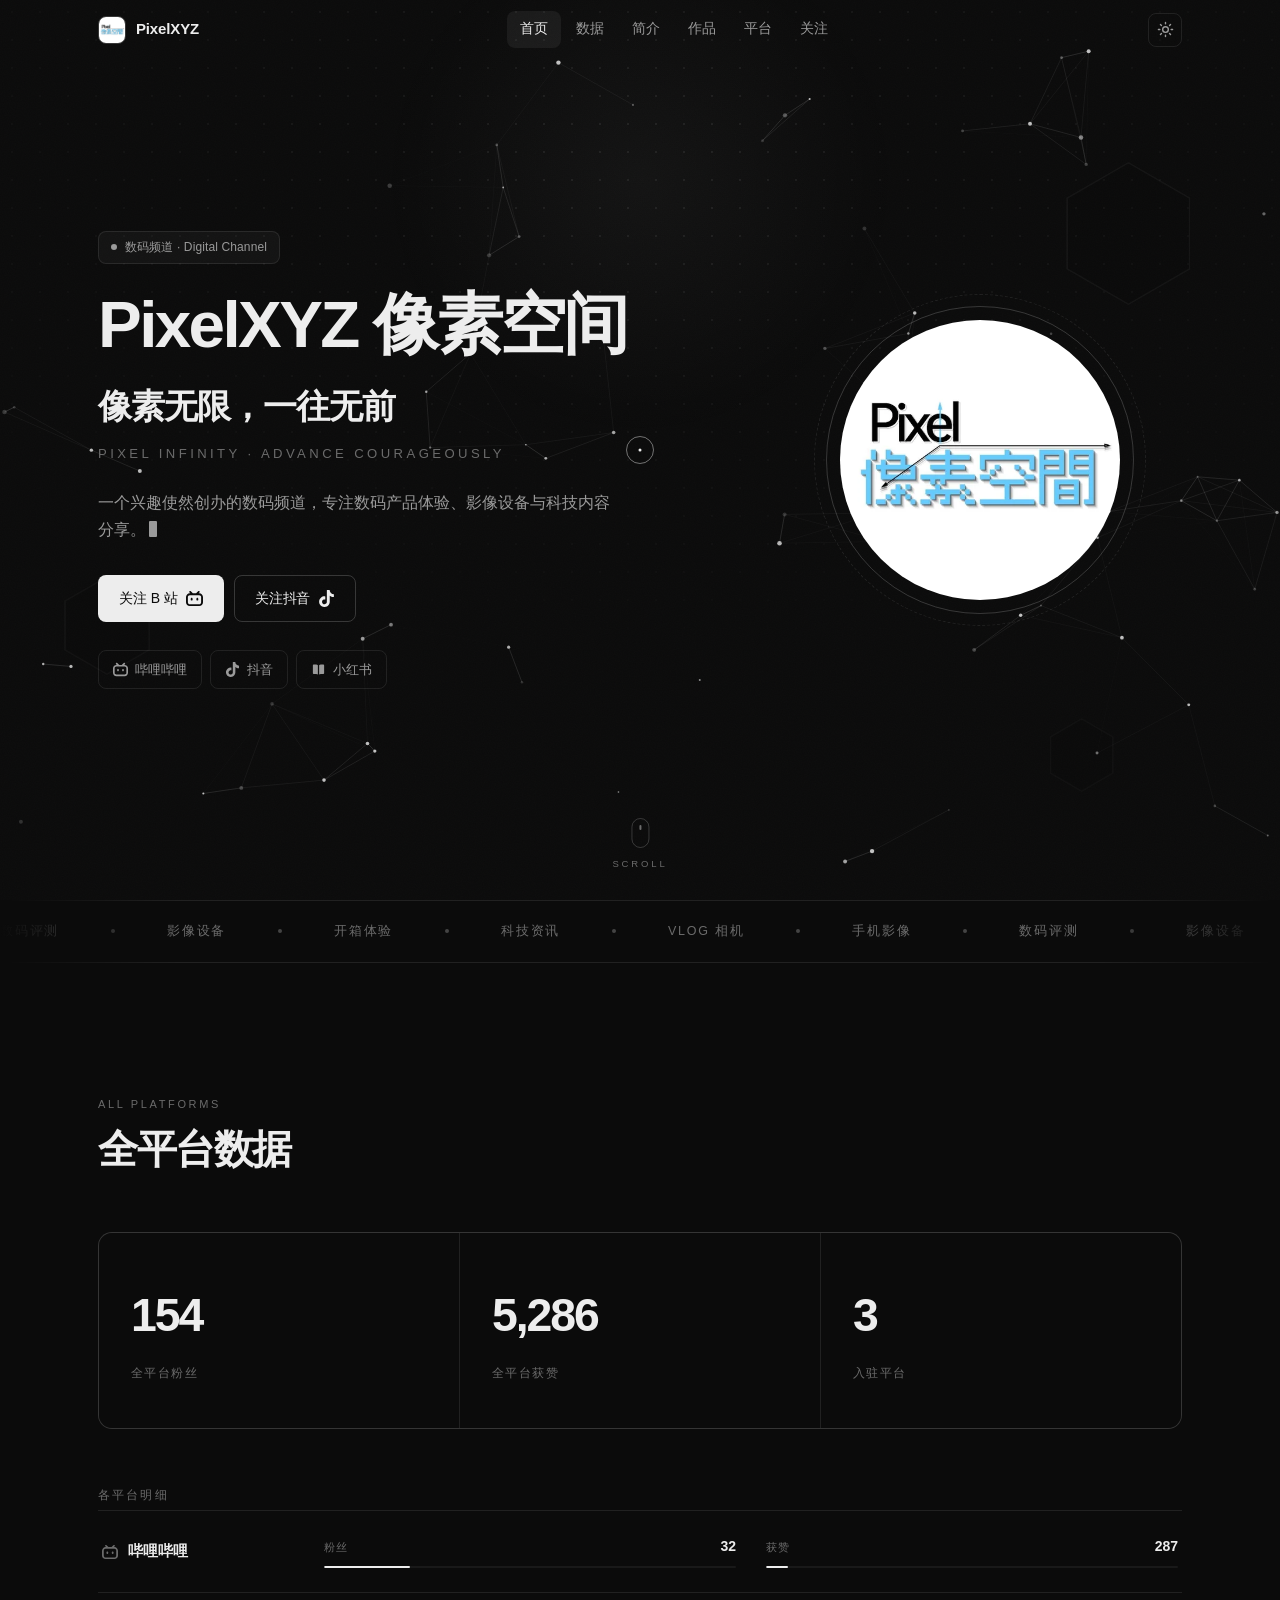
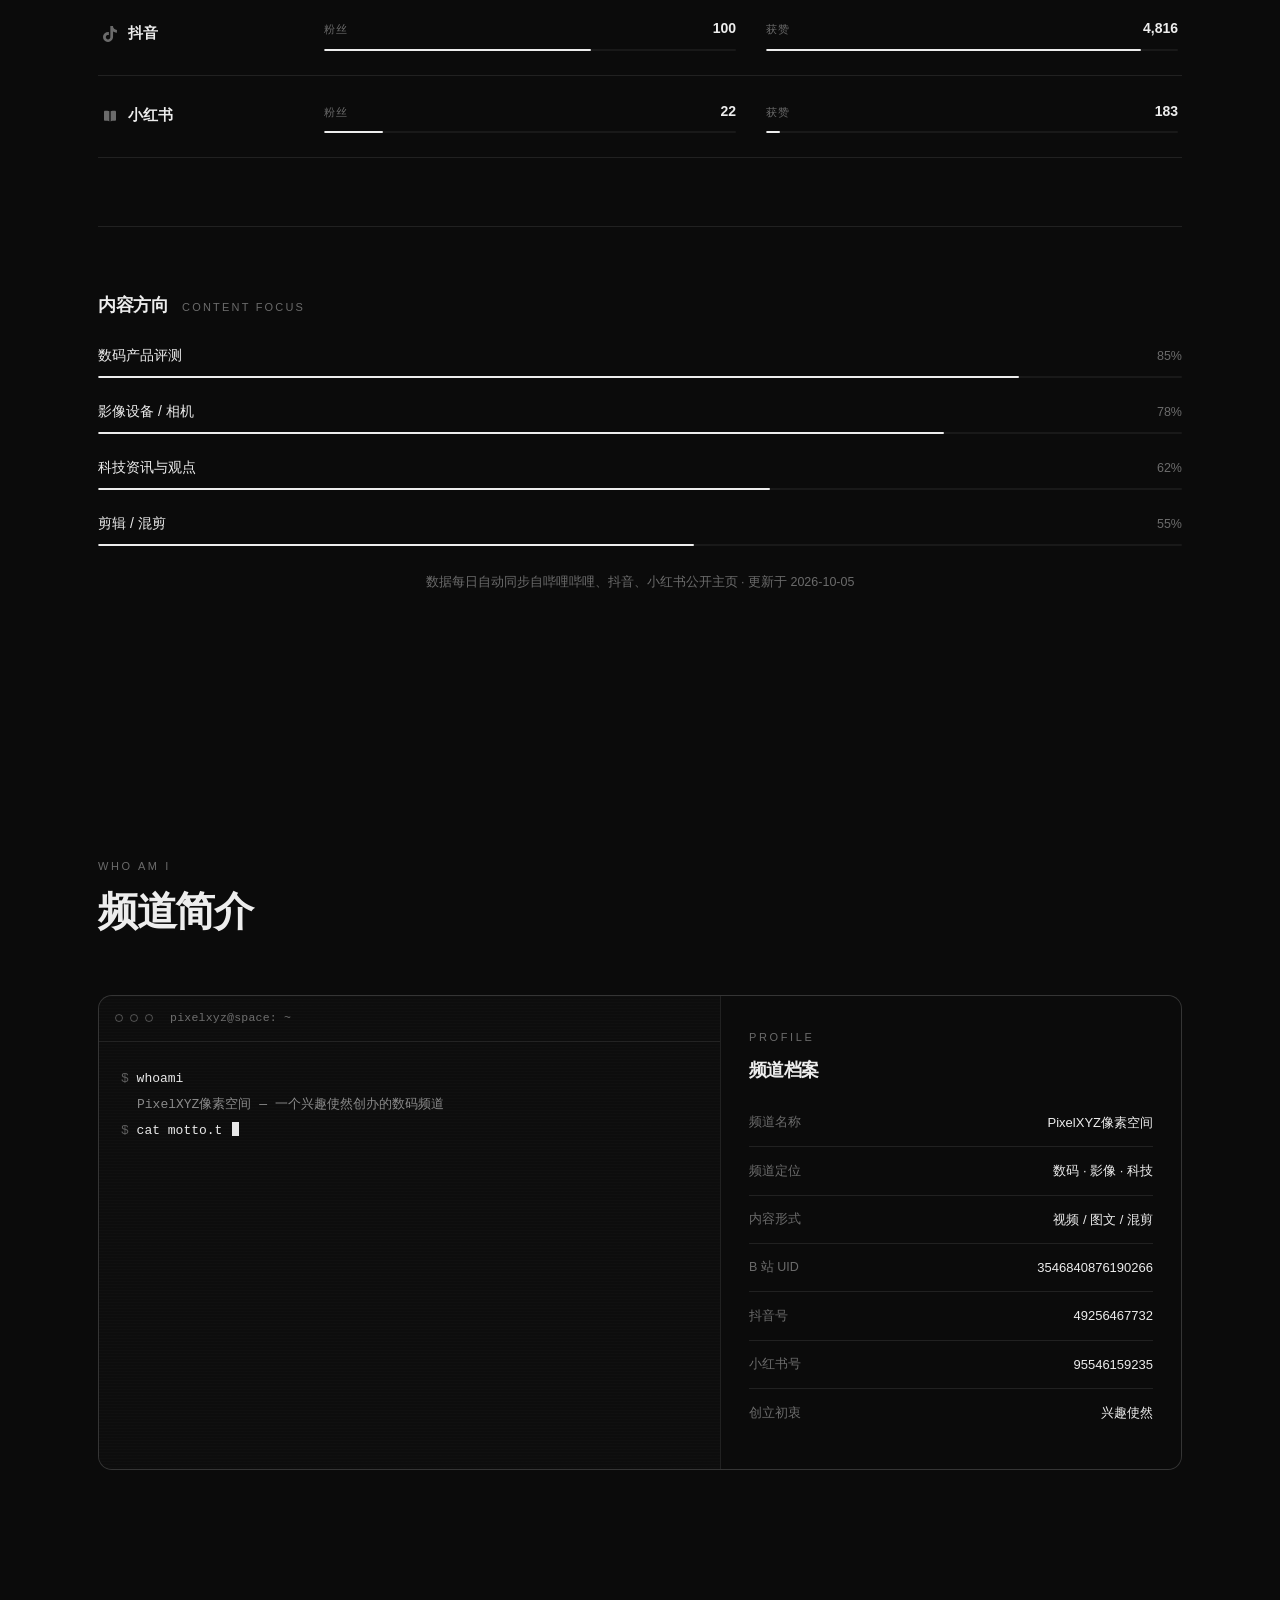
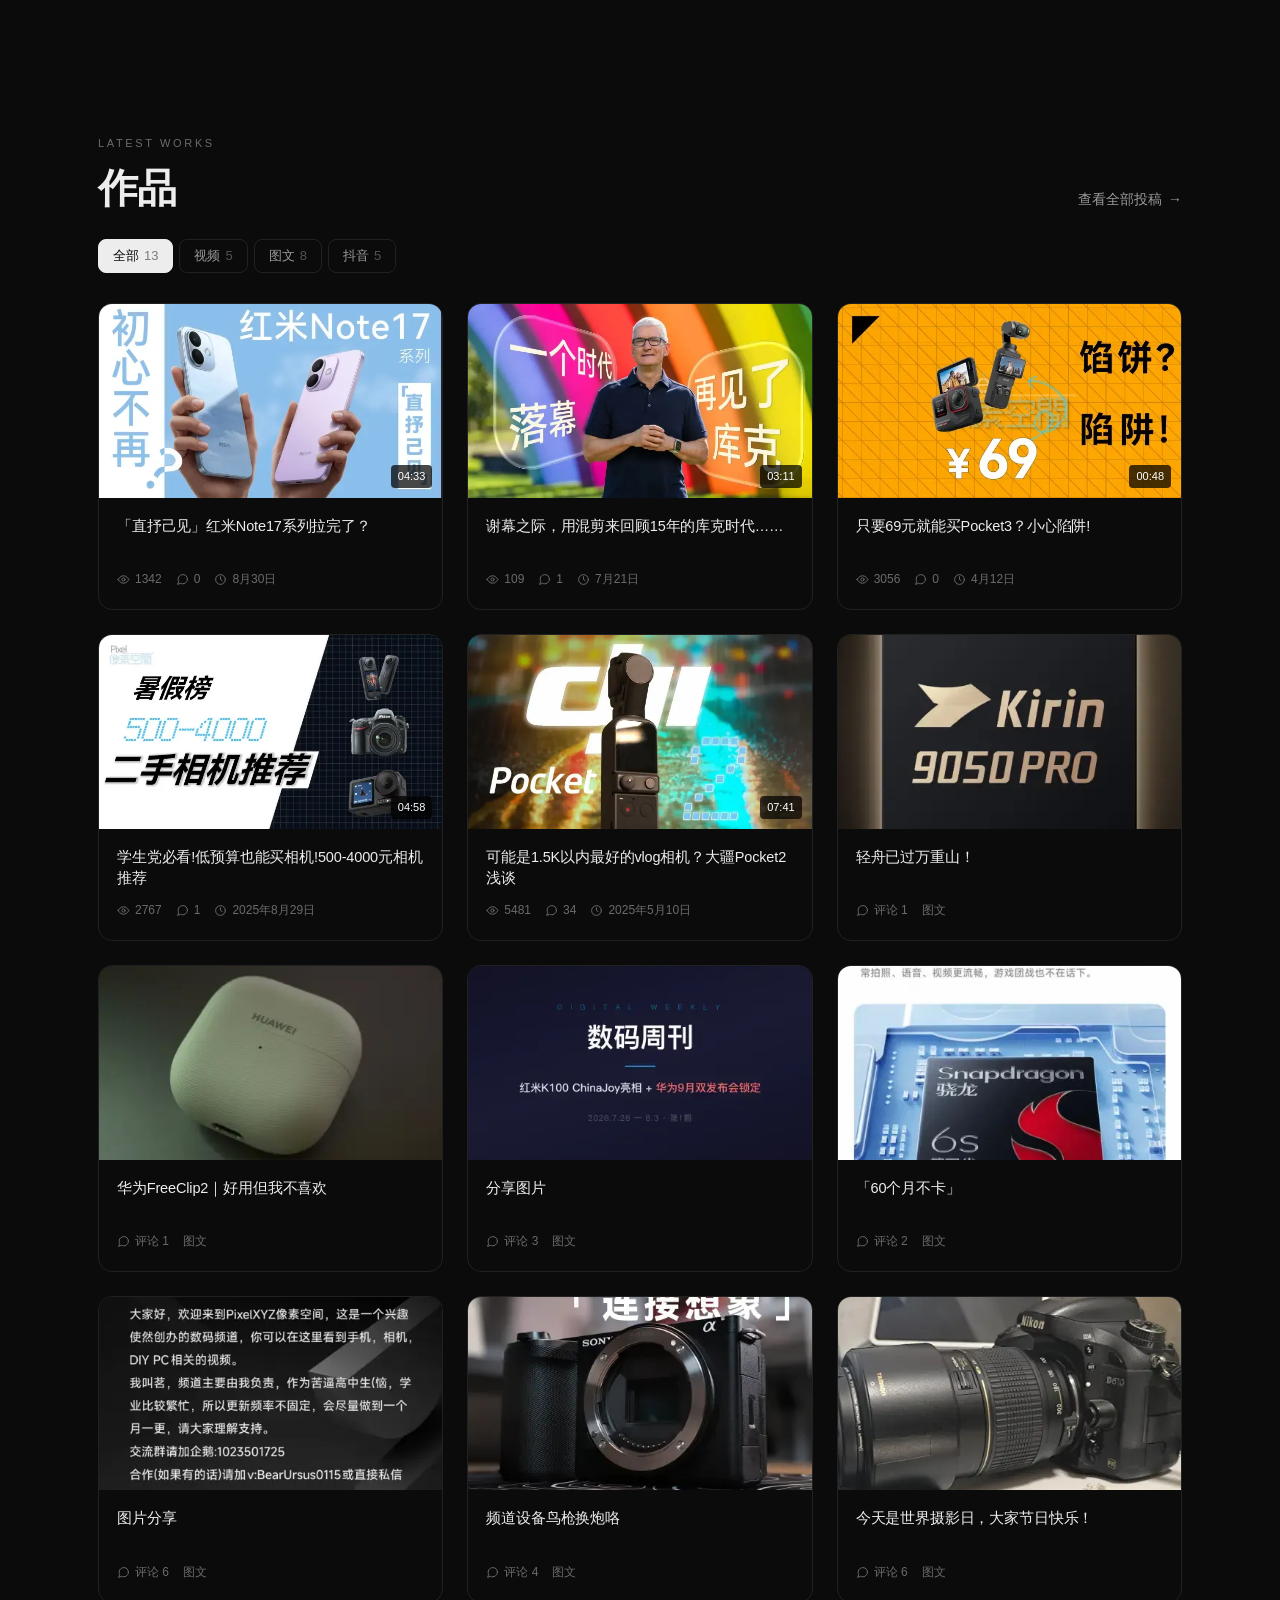
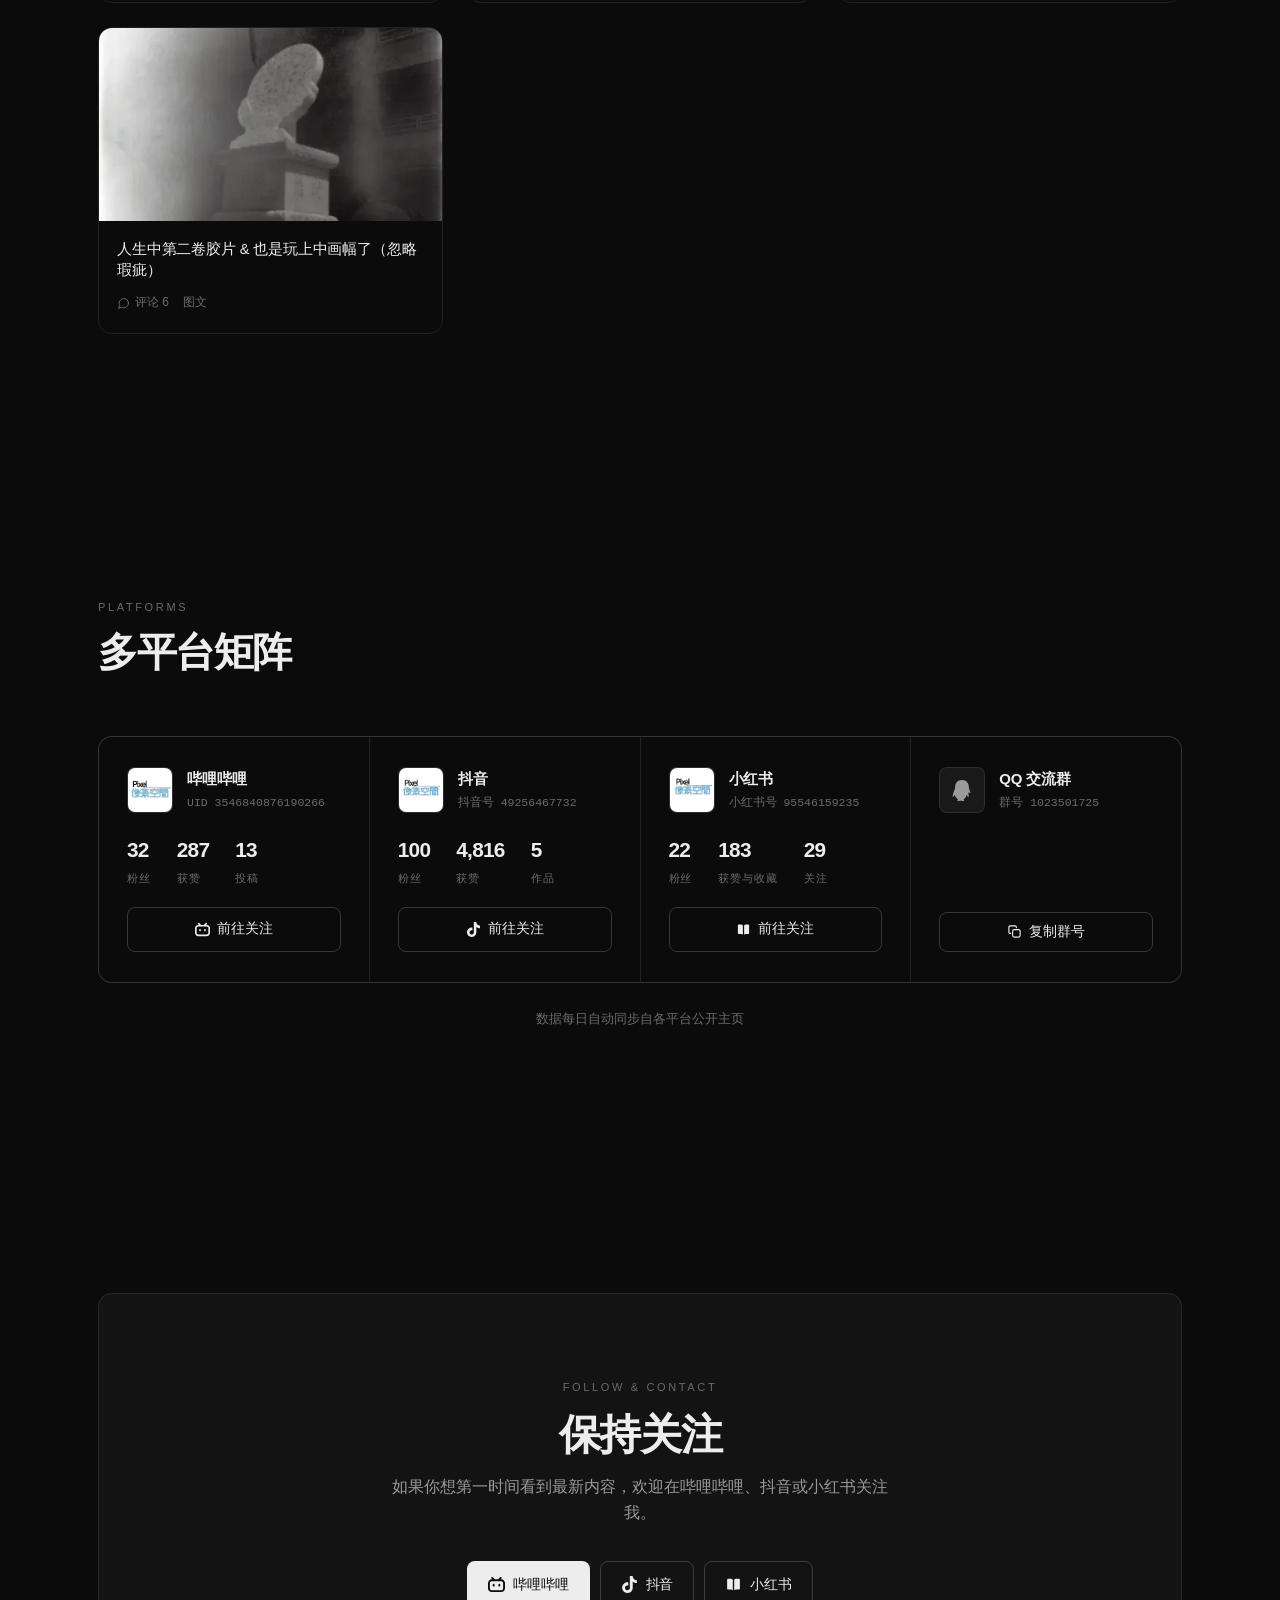
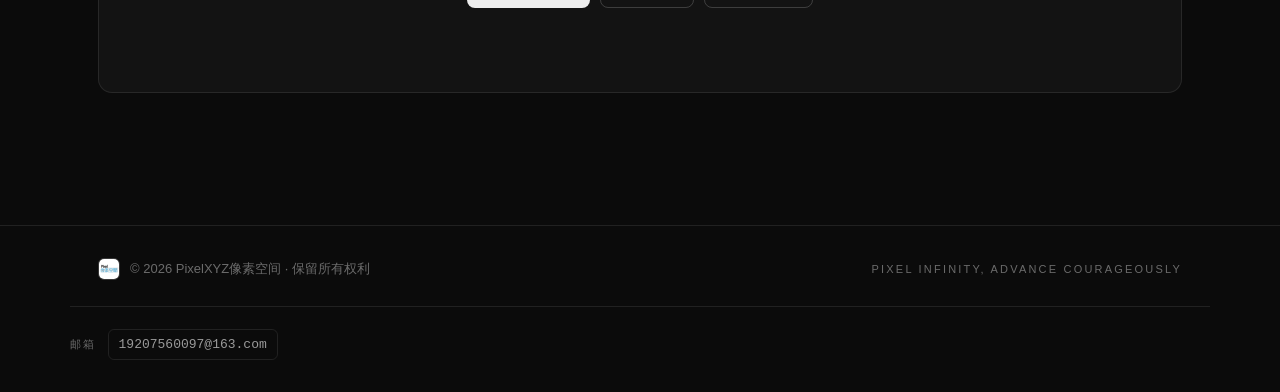
==== commit 3a8be279: "perf: 图片全面转 WebP 并缩放(-70%)、首屏头像预加载、脚本 defer、新增 Service Worker 本地强缓存" ====
--- a/index.html
+++ b/index.html
@@ -7,6 +7,7 @@
   <meta name="description" content="PixelXYZ像素空间 · 数码频道" />
   <meta name="theme-color" content="#050507" />
   <link rel="icon" href="assets/favicon.svg" type="image/svg+xml" />
+  <link rel="preload" as="image" href="assets/avatar.webp" fetchpriority="high" />
 
   <link rel="stylesheet" href="css/style.css" />
 
@@ -55,7 +56,7 @@
   <header class="nav" id="nav">
     <div class="container nav__inner">
       <a class="brand" href="#home">
-        <img class="brand__avatar" id="brandLogo" src="assets/avatar.jpg" alt="PixelXYZ像素空间" width="28" height="28" />
+        <img class="brand__avatar" id="brandLogo" src="assets/avatar.webp" alt="PixelXYZ像素空间" width="28" height="28" />
         <span class="brand__name" data-bind="brand.name">PixelXYZ</span>
       </a>
 
@@ -101,7 +102,7 @@
         <div class="hero__visual anim-in" style="--d:200ms" data-parallax="0.06">
           <div class="glow-avatar">
             <div class="glow-avatar__ring"></div>
-            <img id="heroAvatar" src="assets/avatar.jpg" alt="PixelXYZ像素空间" width="220" height="220" />
+            <img id="heroAvatar" src="assets/avatar.webp" alt="PixelXYZ像素空间" width="220" height="220" fetchpriority="high" decoding="async" />
           </div>
         </div>
       </div>
@@ -222,7 +223,7 @@
   <footer class="footer">
     <div class="container footer__inner">
       <div class="footer__left">
-        <img class="brand__avatar brand__avatar--sm" id="footerLogo" src="assets/avatar.jpg" alt="" width="22" height="22" />
+        <img class="brand__avatar brand__avatar--sm" id="footerLogo" src="assets/avatar.webp" alt="" width="22" height="22" />
         <span data-bind="footer.text">©</span>
       </div>
       <p class="footer__slogan" data-bind="footer.slogan">pixel infinity</p>
@@ -237,8 +238,8 @@
     <svg viewBox="0 0 24 24" width="19" height="19" fill="none" stroke="currentColor" stroke-width="2" stroke-linecap="round" stroke-linejoin="round"><path d="M12 19V5M5 12l7-7 7 7"/></svg>
   </button>
 
-  <script src="js/content.js"></script>
-  <script src="js/particles.js"></script>
-  <script src="js/main.js"></script>
+  <script src="js/content.js" defer></script>
+  <script src="js/particles.js" defer></script>
+  <script src="js/main.js" defer></script>
 </body>
 </html>
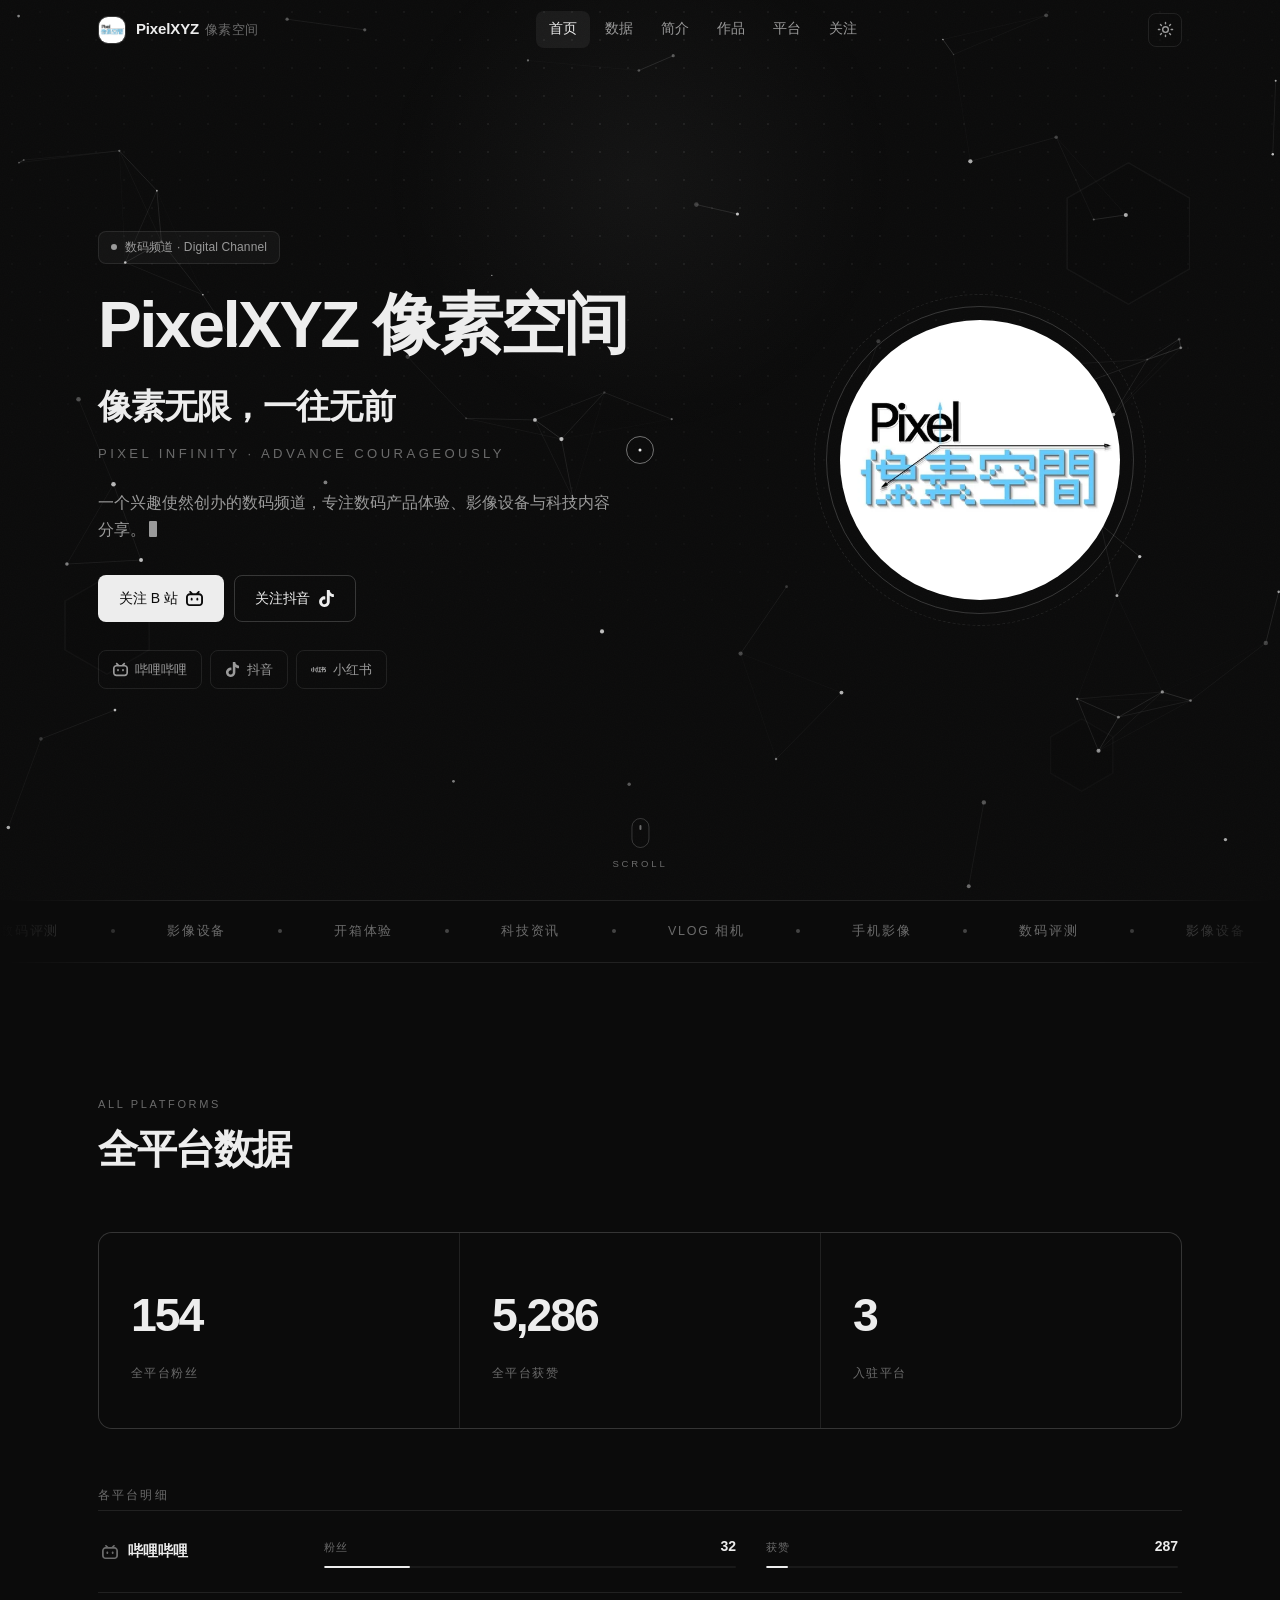
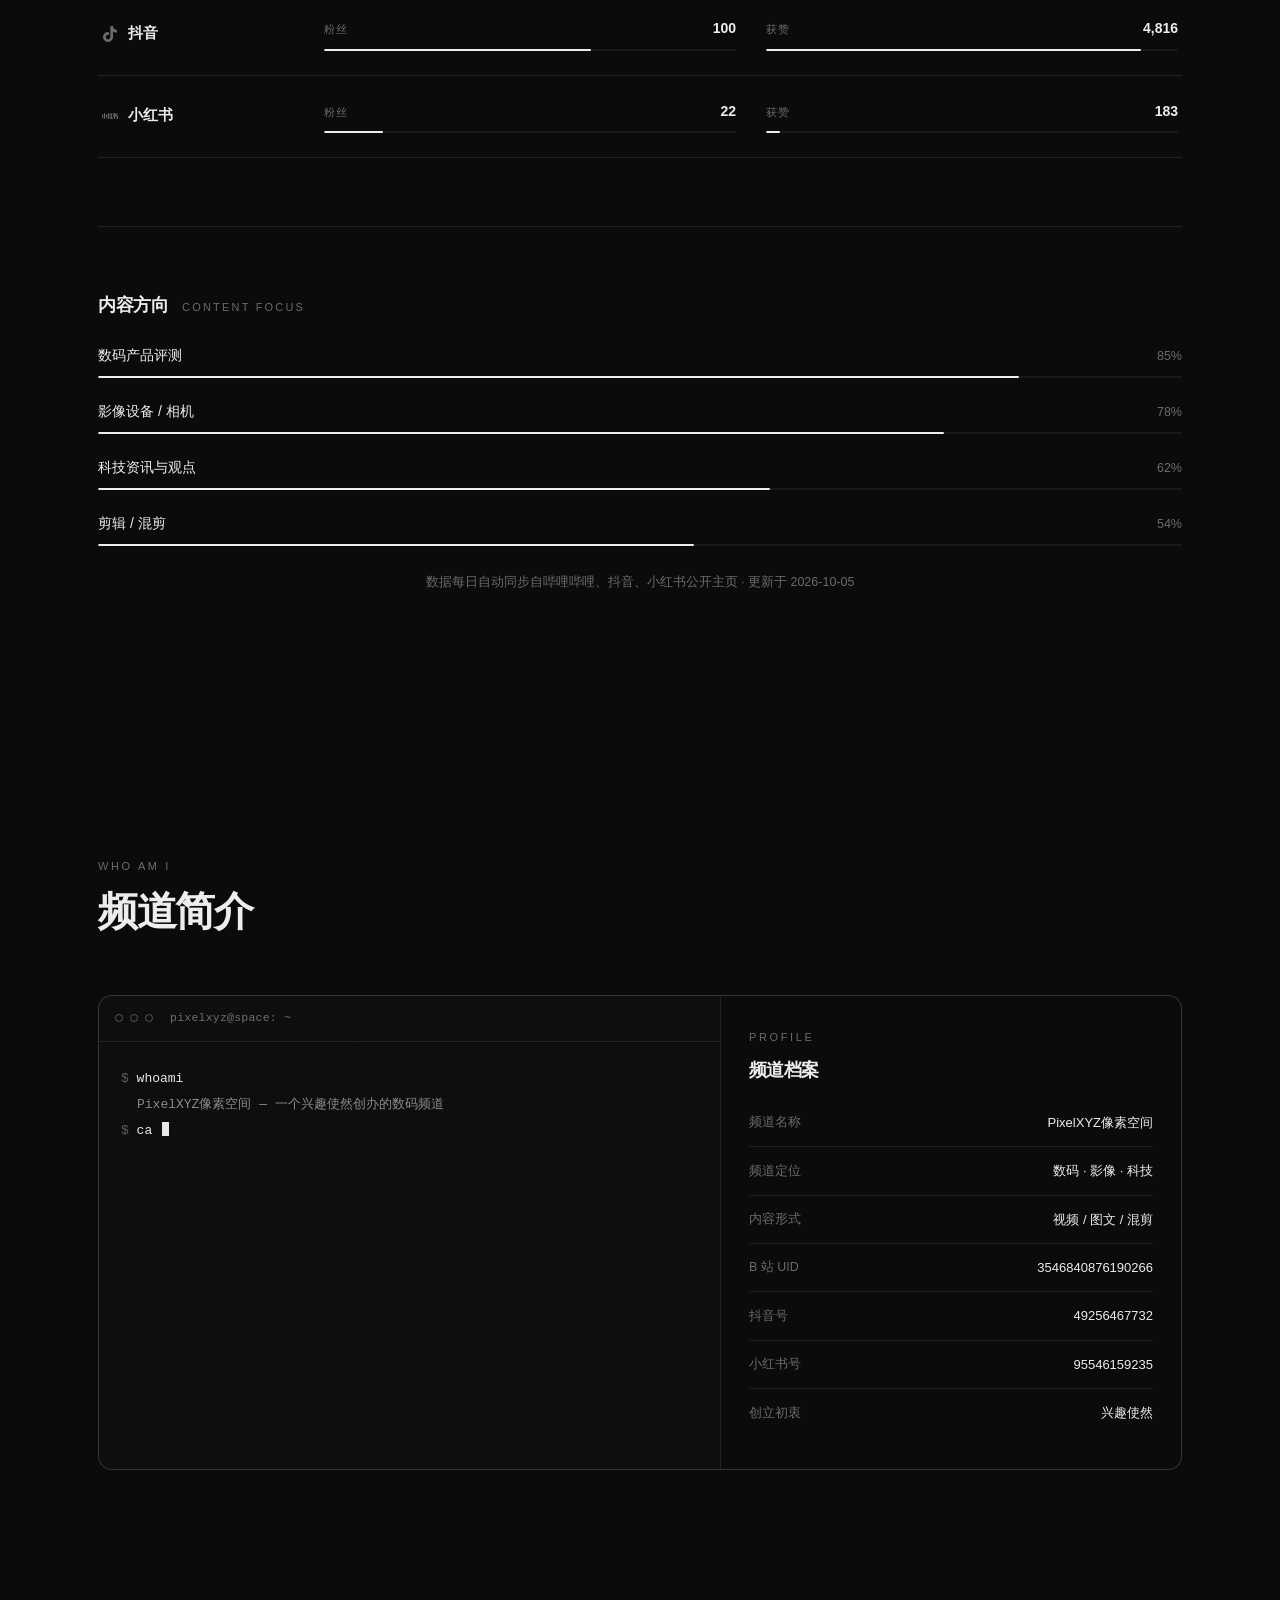
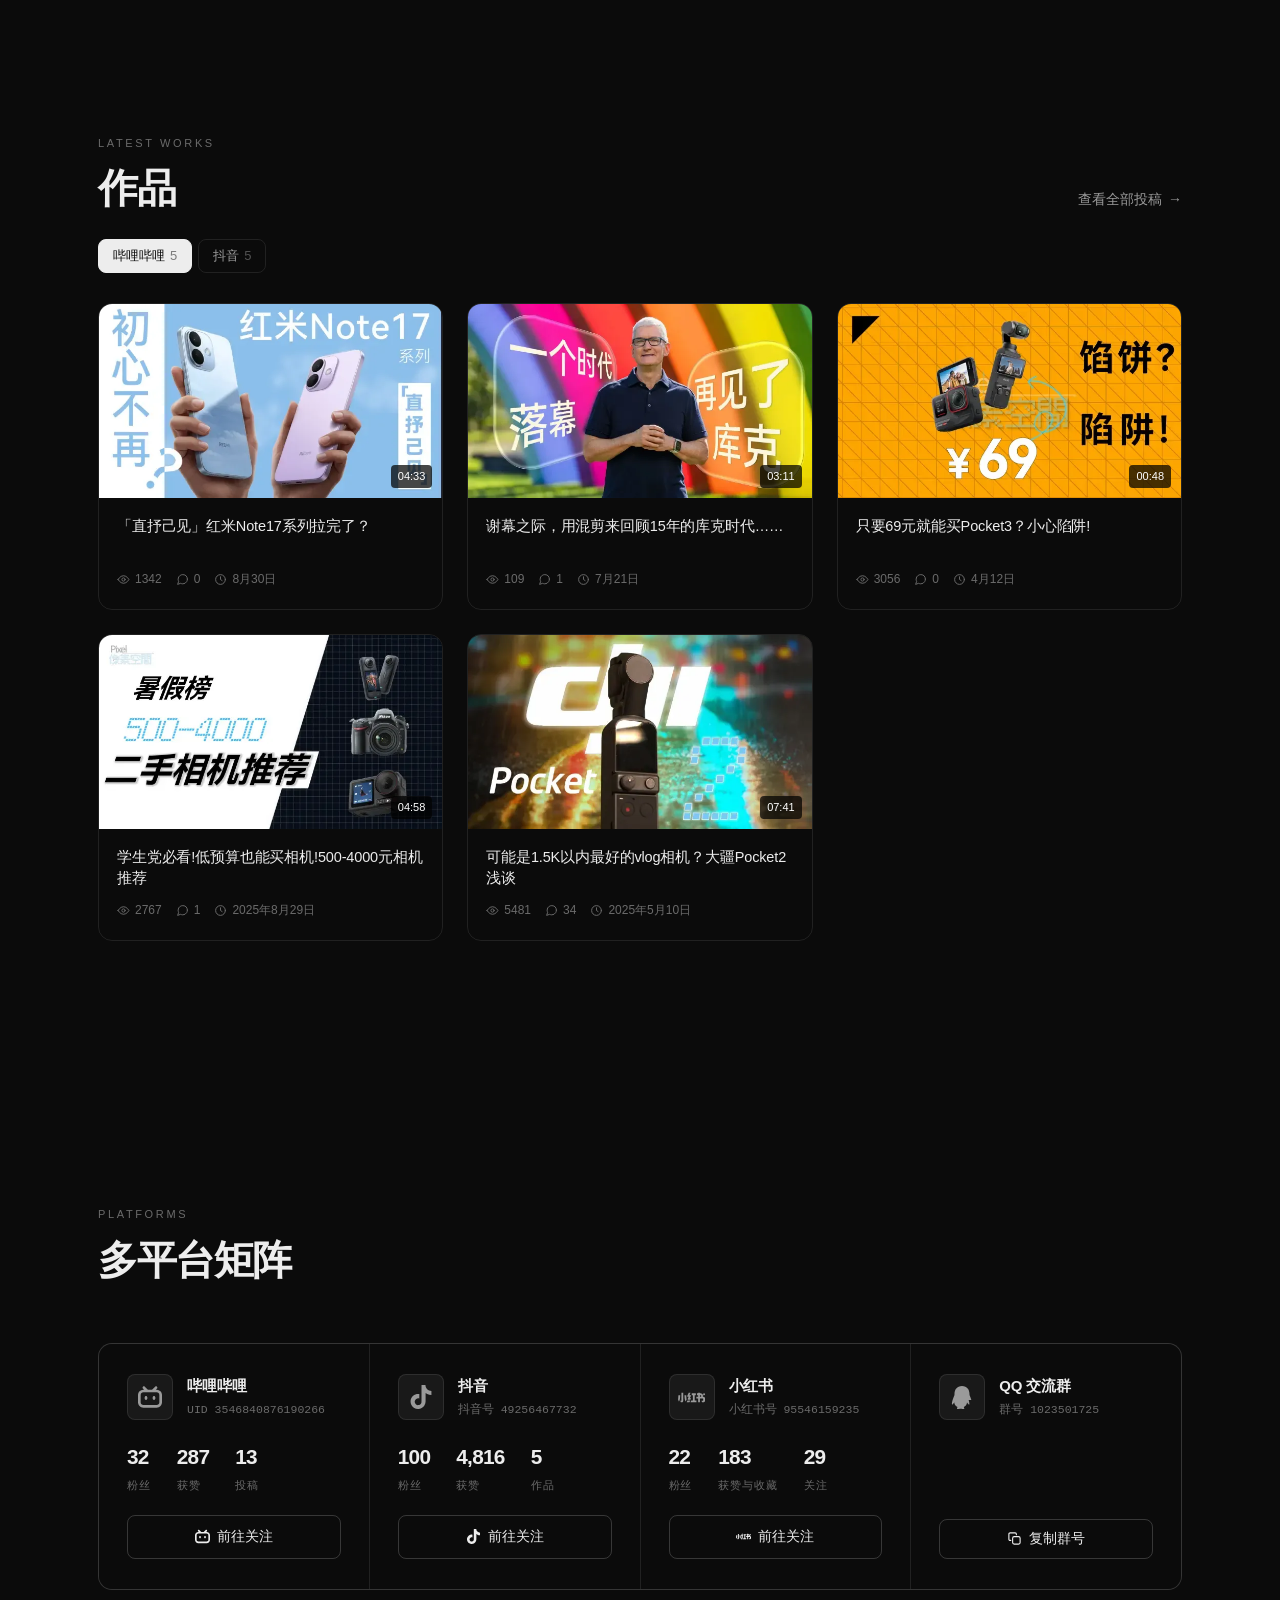
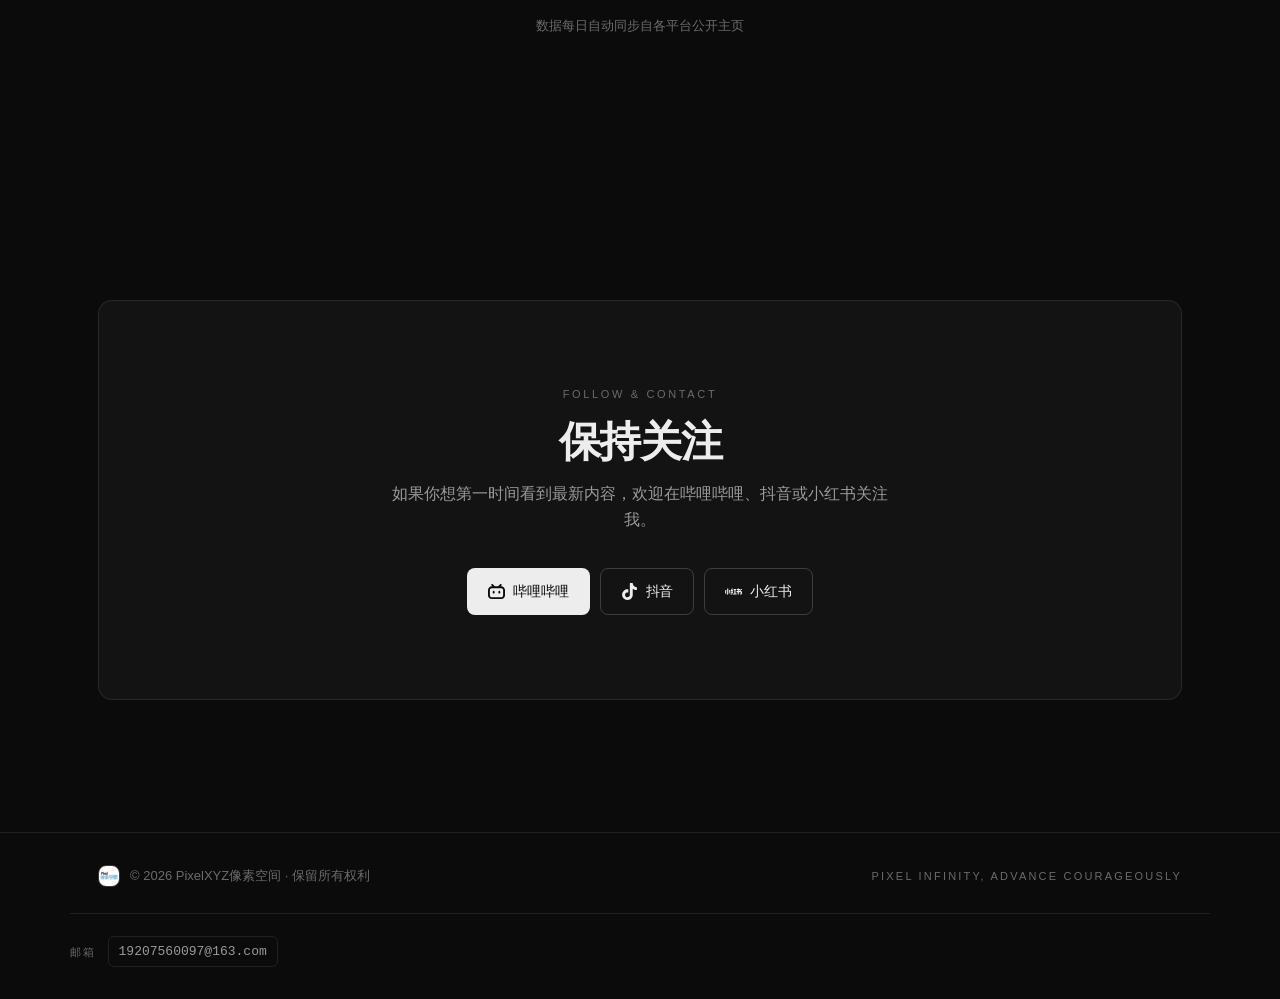
==== commit 296960ee: "fix: 修正 Service Worker 缓存策略（代码类改 network-first，更新即时可见）+ 新版本接管自动刷新；feat: 导航品牌名后加「像素空间」" ====
--- a/index.html
+++ b/index.html
@@ -57,7 +57,10 @@
     <div class="container nav__inner">
       <a class="brand" href="#home">
         <img class="brand__avatar" id="brandLogo" src="assets/avatar.webp" alt="PixelXYZ像素空间" width="28" height="28" />
-        <span class="brand__name" data-bind="brand.name">PixelXYZ</span>
+        <span class="brand__text">
+          <span class="brand__name" data-bind="brand.name">PixelXYZ</span>
+          <span class="brand__name-cn" data-bind="brand.nameCn">像素空间</span>
+        </span>
       </a>
 
       <nav class="nav__links" id="navLinks" aria-label="主导航"><!-- JS --></nav>
--- a/css/style.css
+++ b/css/style.css
@@ -185,7 +185,9 @@
   font-size: 13px; font-weight: 700;
 }
 .brand__mark--sm { width: 22px; height: 22px; font-size: 11px; border-radius: 6px; }
+.brand__text { display: inline-flex; align-items: baseline; gap: 6px; }
 .brand__name { font-size: 15px; letter-spacing: -0.01em; }
+.brand__name-cn { font-size: 12.5px; font-weight: 500; color: var(--text-3); letter-spacing: .02em; }
 
 .nav__links { display: flex; align-items: center; gap: 2px; }
 .nav__link {
@@ -545,8 +547,9 @@
   border: 1px solid var(--border);
   color: var(--text-2);
 }
-.platform__avatar img { width: 100%; height: 100%; object-fit: cover; }
-.platform__avatar svg { width: 22px; height: 22px; }
+.platform__avatar svg { width: 24px; height: 24px; }
+/* 小红书是字标 logo，笔画密，放大一点才看得清 */
+.platform__avatar--xiaohongshu svg { width: 27px; height: 27px; }
 .platform__name { font-size: 15px; font-weight: 600; letter-spacing: -0.01em; }
 .platform__handle { font-size: 11.5px; color: var(--text-3); font-family: var(--mono); word-break: break-all; }
 
@@ -616,10 +619,10 @@
    15. 品牌 logo / 作品筛选 / 封面墙 / 键盘焦点
    ==========================================================================*/
 .brand__avatar {
-  width: 28px; height: 28px; border-radius: 8px; object-fit: cover; flex: none;
+  width: 28px; height: 28px; border-radius: 10px; object-fit: cover; flex: none;
   border: 1px solid var(--border-2);
 }
-.brand__avatar--sm { width: 22px; height: 22px; border-radius: 6px; }
+.brand__avatar--sm { width: 22px; height: 22px; border-radius: 8px; }
 
 /* 筛选栏 */
 .filters { display: flex; flex-wrap: wrap; gap: 6px; margin: -32px 0 30px; }
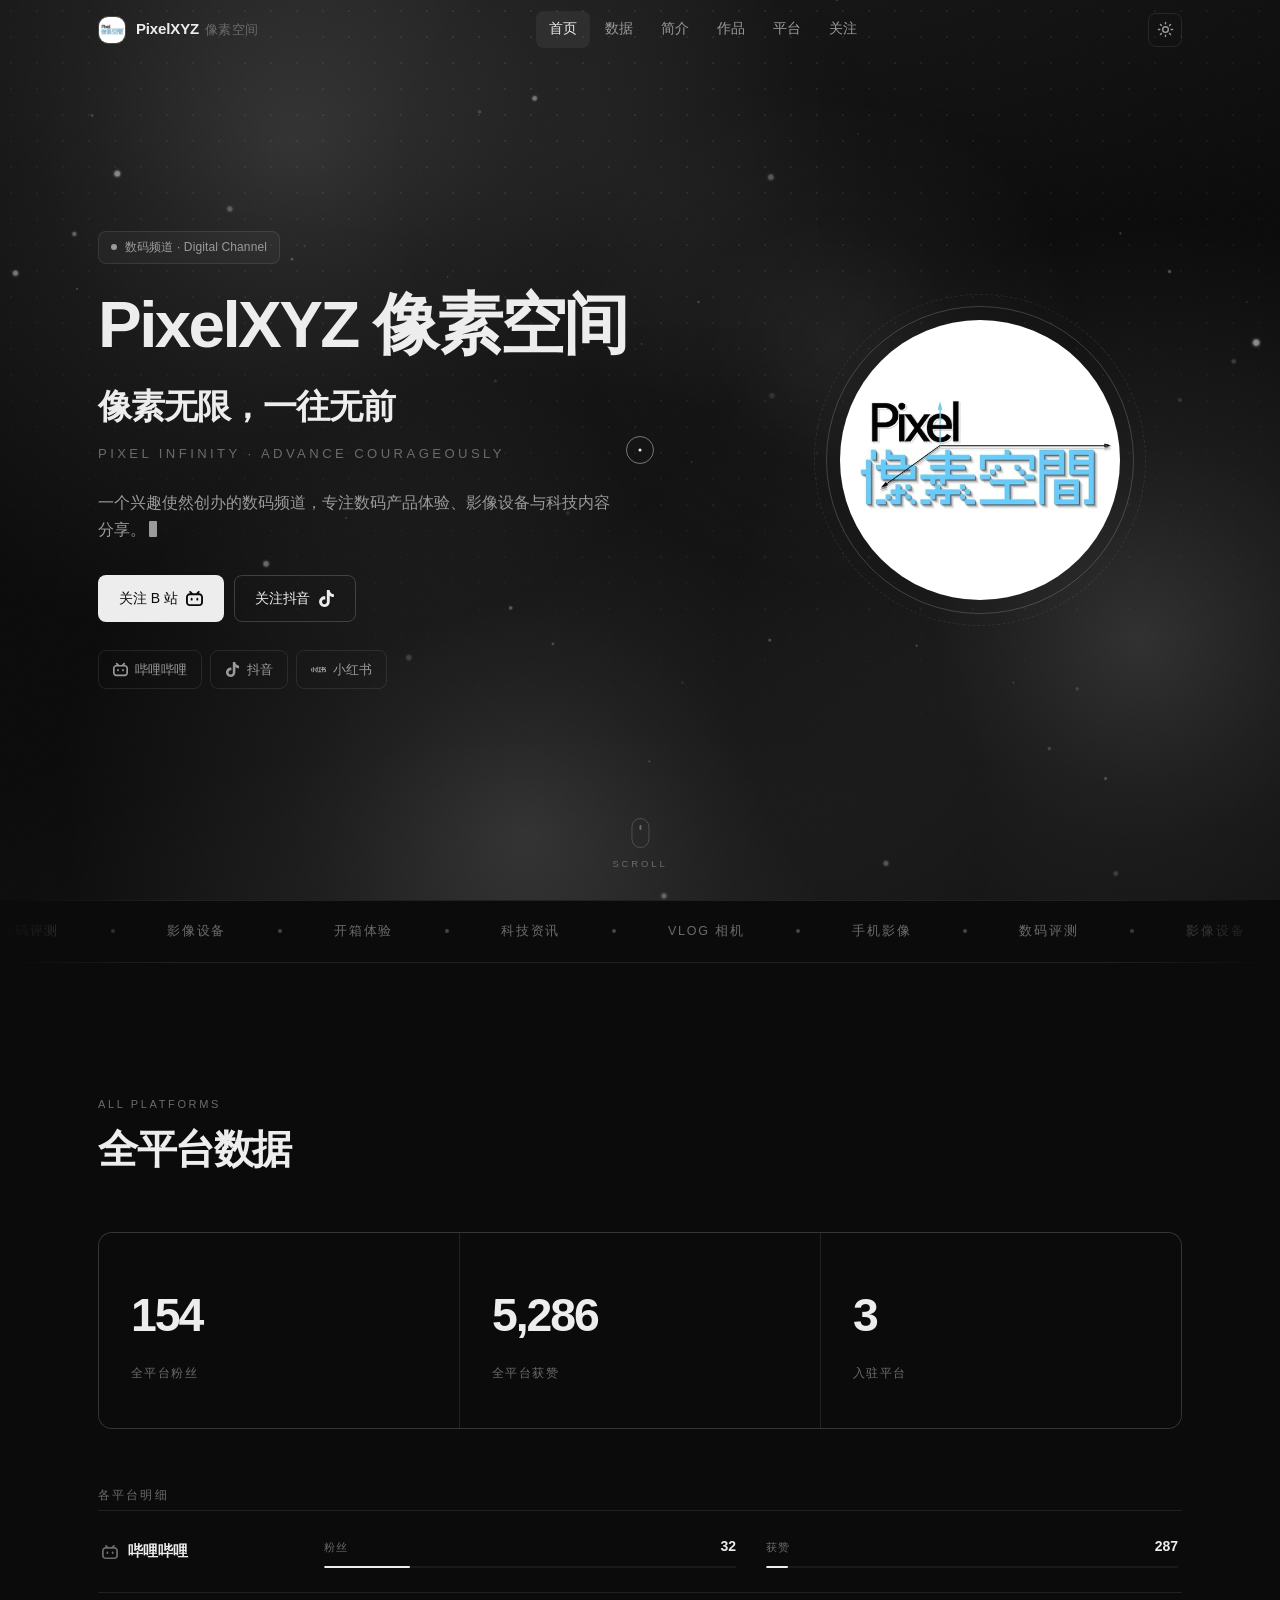
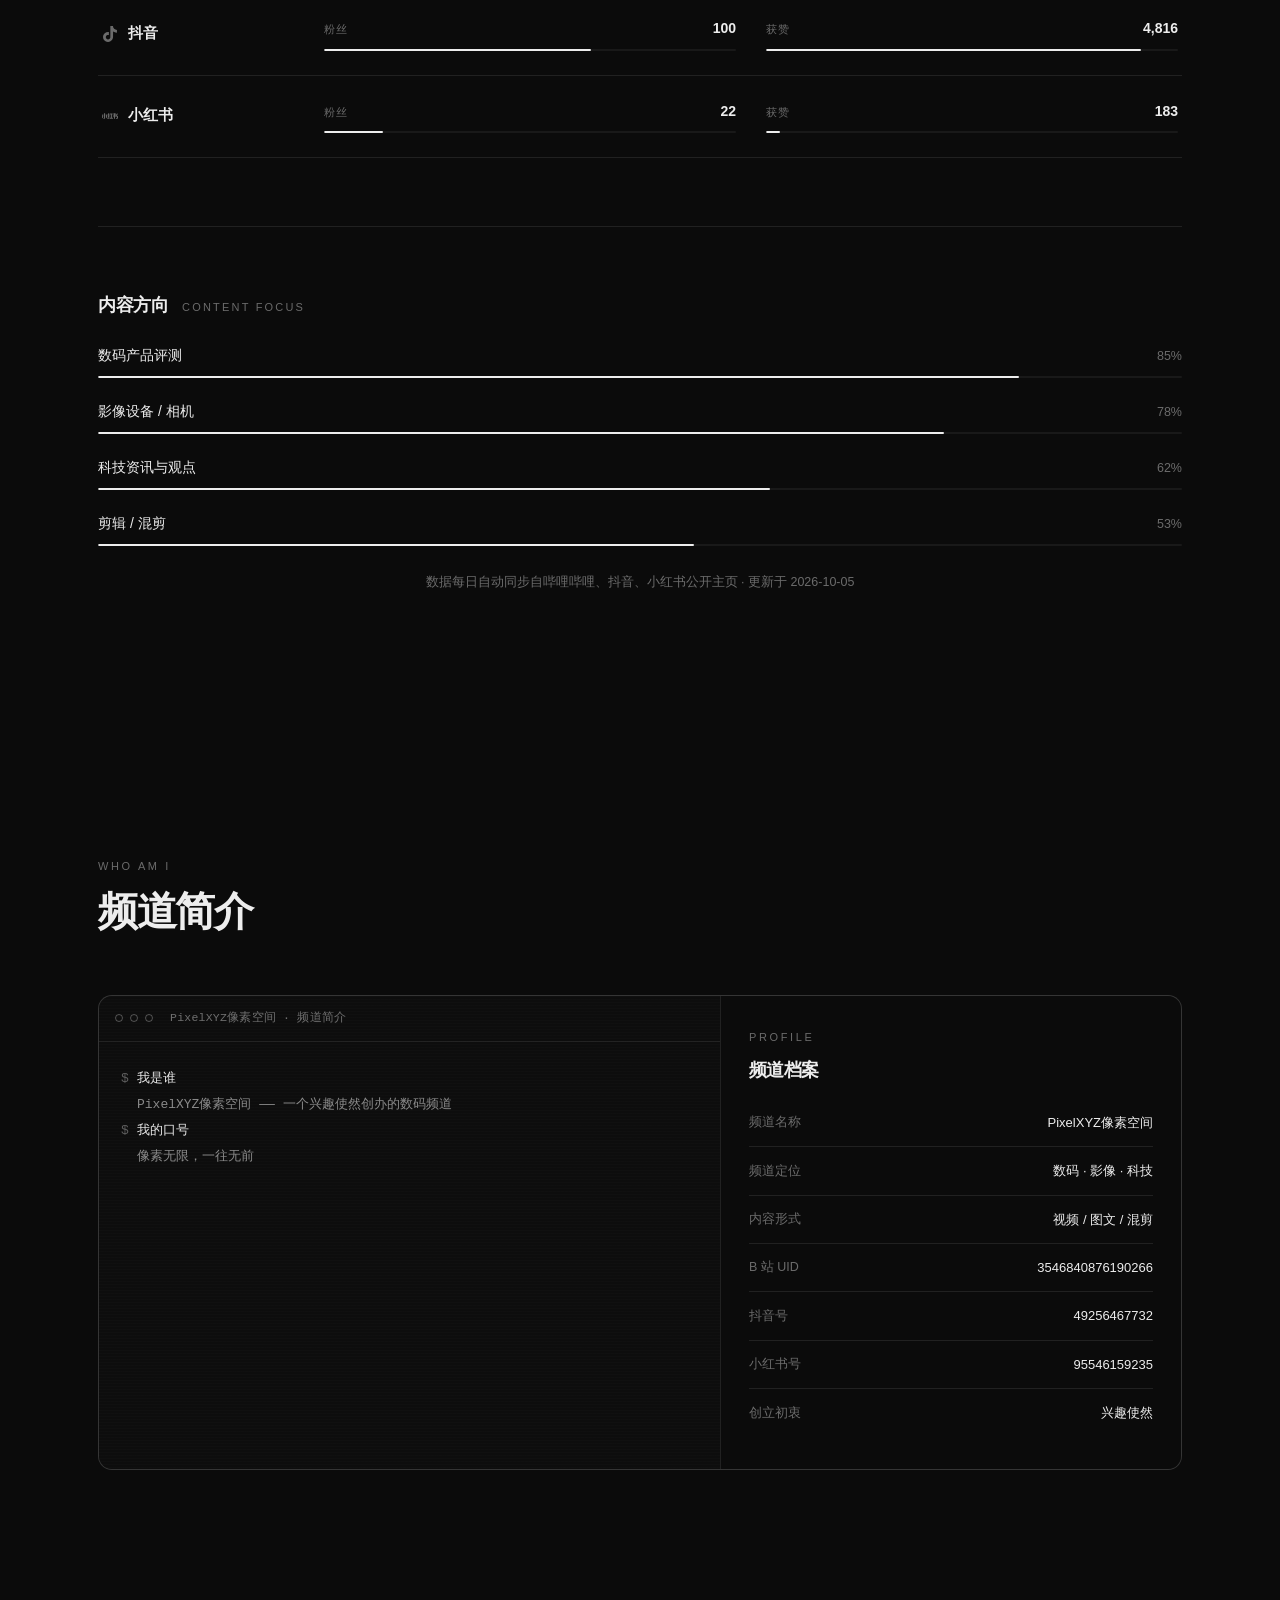
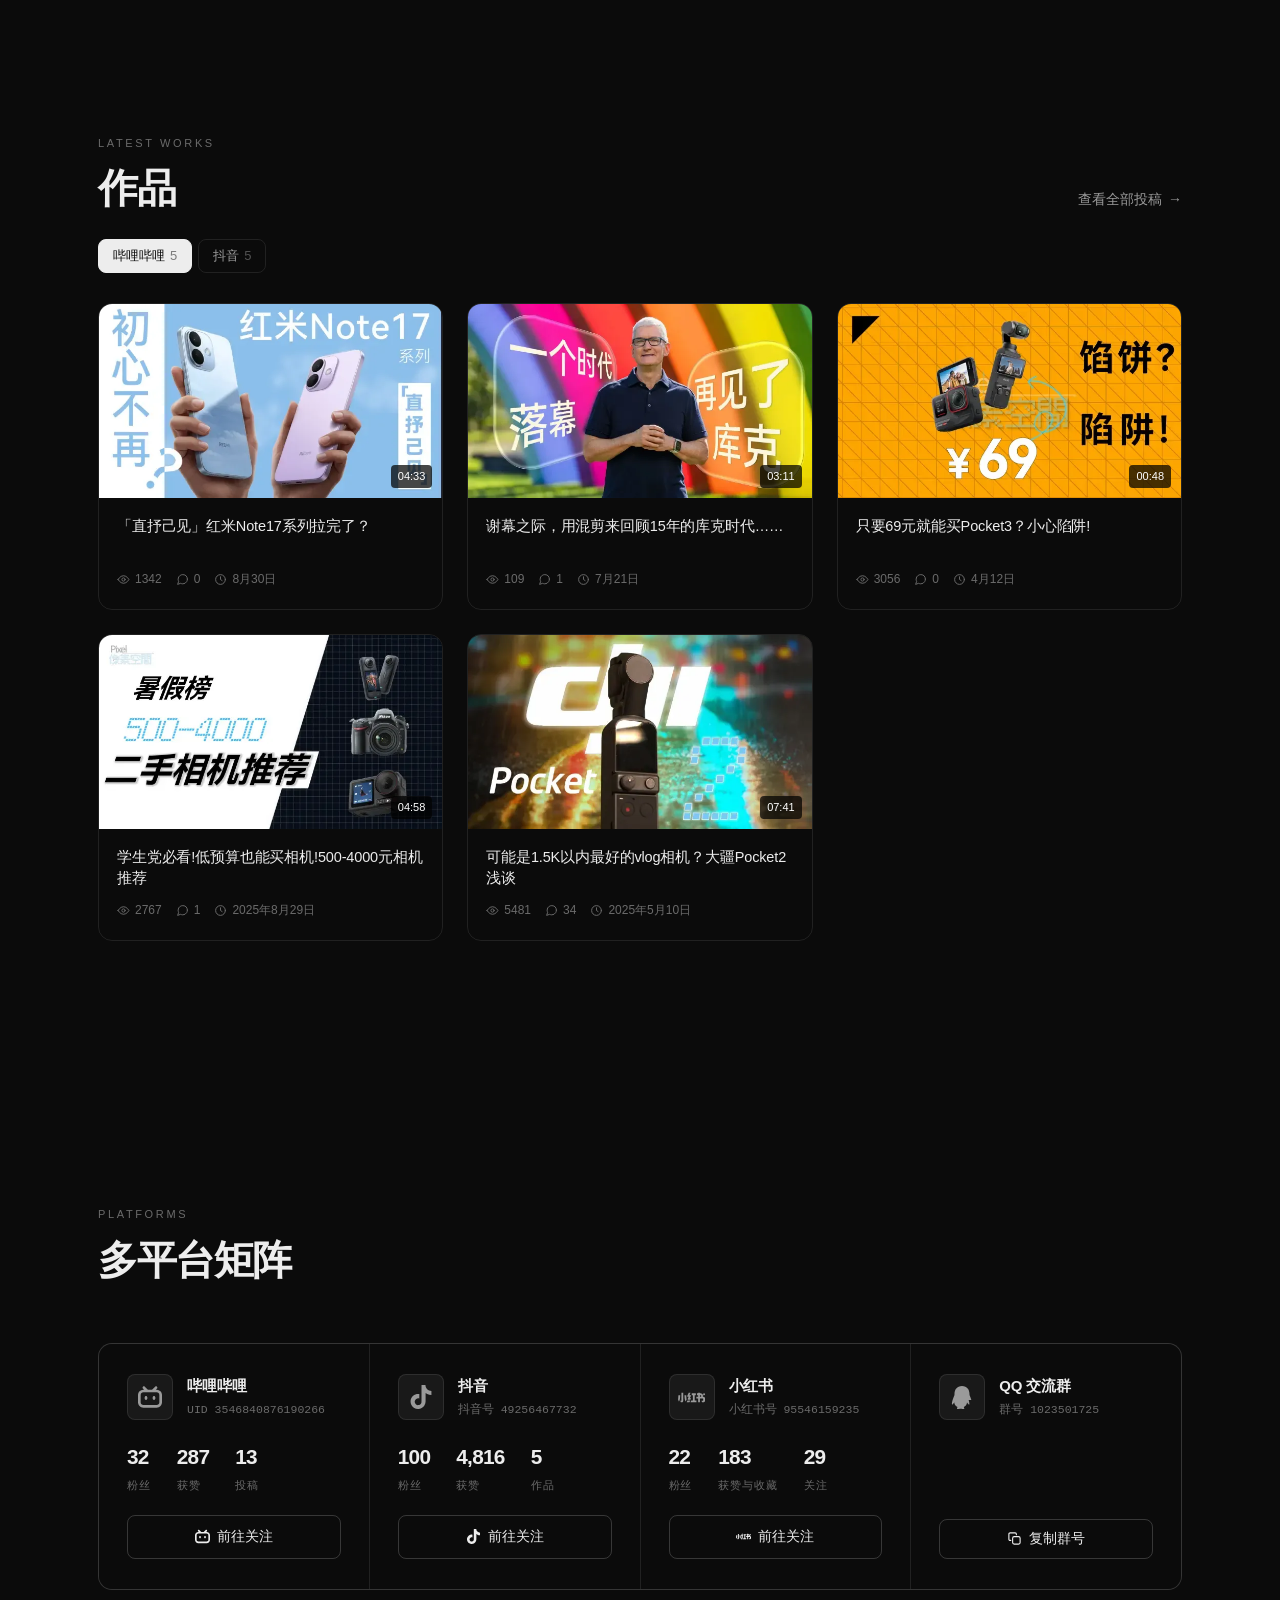
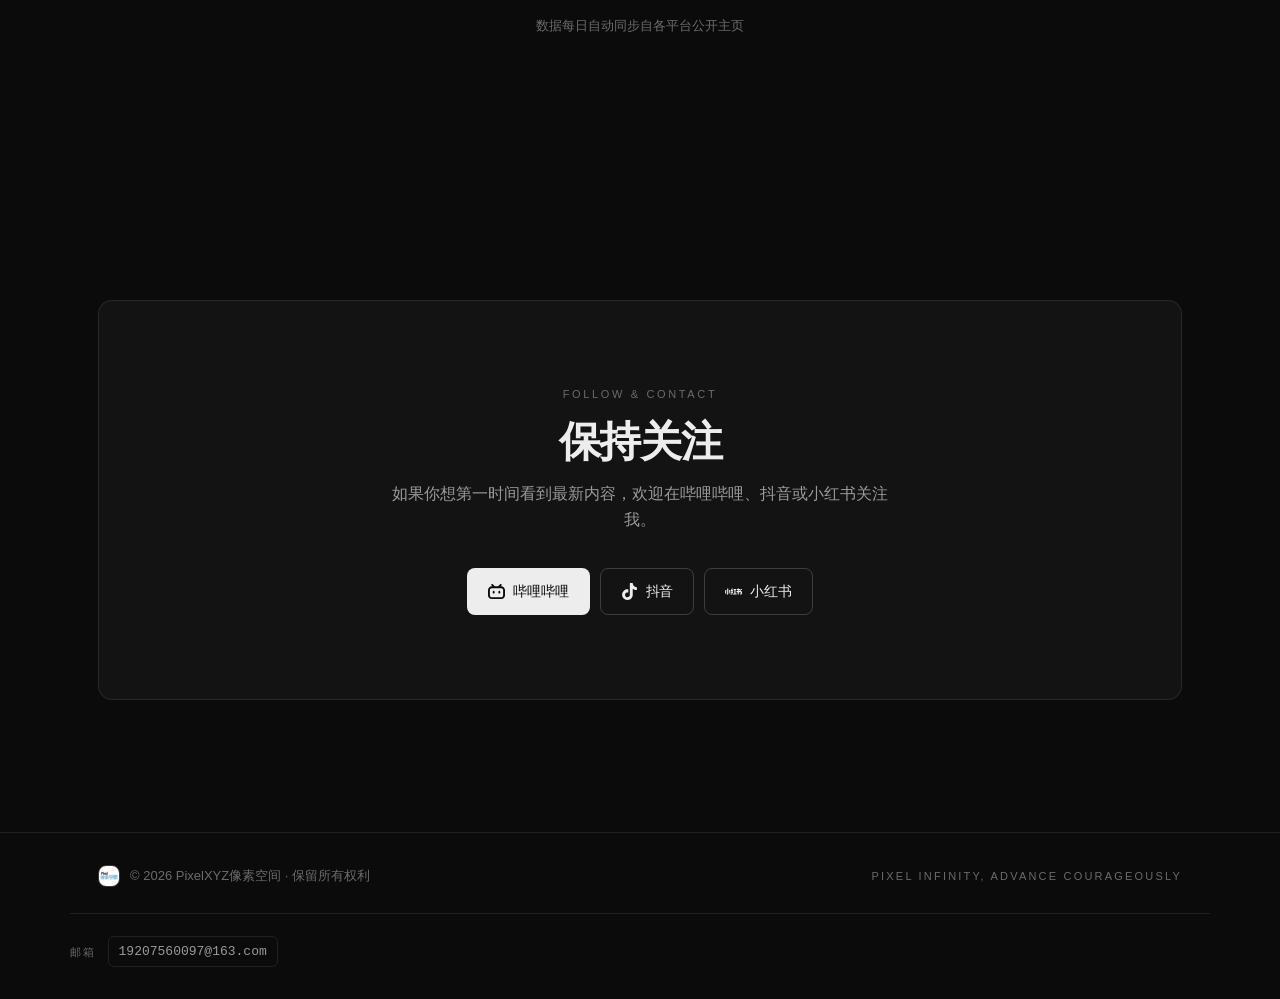
==== commit e90927cb: "design: 背景改为「弥散光雾 + 双层网点 + 浮尘粒子」，移除星空连线、六边形与失效的 aurora/scan 层" ====
--- a/index.html
+++ b/index.html
@@ -23,22 +23,17 @@
 </head>
 <body>
 
-  <!-- ============ 背景：粒子画布 + 极光 + 点阵网格 + 噪点 ============ -->
+  <!-- ============ 背景：弥散光雾 + 网点图 + 浮尘粒子 + 细噪点 ============ -->
+  <div class="bg" aria-hidden="true">
+    <div class="bg__haze">
+      <i></i><i></i><i></i><i></i>
+    </div>
+    <div class="bg__dots"></div>
+    <div class="bg__grain"></div>
+  </div>
+
+  <!-- 浮尘粒子（画在最前，像镜头前的尘埃） -->
   <canvas class="fx-canvas" id="fx" aria-hidden="true"></canvas>
-
-  <div class="bg" aria-hidden="true">
-    <div class="bg__aurora bg__aurora--1"></div>
-    <div class="bg__aurora bg__aurora--2"></div>
-    <div class="bg__aurora bg__aurora--3"></div>
-    <div class="bg__dots" id="bgDots"></div>
-    <div class="bg__grain"></div>
-    <div class="bg__scan"></div>
-  </div>
-
-  <!-- 装饰六边形 -->
-  <div class="hex-deco hex-deco--1" aria-hidden="true"></div>
-  <div class="hex-deco hex-deco--2" aria-hidden="true"></div>
-  <div class="hex-deco hex-deco--3" aria-hidden="true"></div>
 
   <!-- 鼠标聚光 -->
   <div class="spotlight" id="spotlight" aria-hidden="true"></div>
--- a/css/style.css
+++ b/css/style.css
@@ -1,8 +1,9 @@
 /* ============================================================================
    style.css — PixelXYZ像素空间
    遵循 anti-AI-slop 规范（minimalist-ui / hallmark）：
-   · 无渐变 · 无霓虹 · 无重阴影 · 无胶囊按钮 · 无 emoji
+   · 无霓虹 · 无重阴影 · 无胶囊按钮 · 无 emoji
    · 暖调单色（warm monochrome）· 系统字体 · 细线几何 · 克制留白
+   · 渐变只用于背景的「弥散光雾」一处，界面其余部分保持实色
    ==========================================================================*/
 
 /* ---------- Design Tokens ---------- */
@@ -21,7 +22,10 @@
   --accent: #ffffff;
 
   --dot: rgba(255, 255, 255, 0.075);
-  --particle: #ffffff;
+
+  /* 背景弥散光雾强度（想更明显就调大，想更含蓄就调小） */
+  --haze-1: 16%;
+  --haze-2: 6%;
 
   --radius: 14px;
   --radius-sm: 8px;
@@ -58,7 +62,10 @@
   --accent: #111111;
 
   --dot: rgba(0, 0, 0, 0.075);
-  --particle: #111111;
+
+  /* 浅色底上光雾更容易显脏，强度略低一点 */
+  --haze-1: 12%;
+  --haze-2: 4.5%;
 
   --shadow: 0 1px 2px rgba(0, 0, 0, 0.03);
   --shadow-lift: 0 10px 30px -18px rgba(0, 0, 0, 0.06);
@@ -92,40 +99,78 @@
 /* ============================================================================
    背景层（去掉彩色光晕，仅保留点阵 + 粒子 + 细噪点）
    ==========================================================================*/
-.fx-canvas { position: fixed; inset: 0; z-index: -2; pointer-events: none; display: block; }
-
-.bg { position: fixed; inset: 0; z-index: -1; overflow: hidden; pointer-events: none; }
-
+/* 粒子层：画在最前，像镜头前的浮尘 */
+.fx-canvas {
+  position: fixed; inset: 0; z-index: -1; pointer-events: none; display: block;
+  opacity: 0; transition: opacity 1.4s var(--ease-soft);
+}
+.fx-canvas.is-ready { opacity: 1; }
+
+/* 背景层：弥散光雾 + 网点图 + 细噪点
+   ⓘ 不用 filter: blur 做大面积柔光（非常吃 GPU），
+     柔光全部由 radial-gradient 的透明度衰减天然形成，低端机也不掉帧 */
+.bg { position: fixed; inset: 0; z-index: -2; overflow: hidden; pointer-events: none; }
+
+/* 上下两端各压一道极淡的光晕，让画面有"打光"的方向感 */
+.bg::before {
+  content: ""; position: absolute; inset: 0;
+  background:
+    radial-gradient(130% 68% at 50% -12%, color-mix(in srgb, var(--text) 6%, transparent), transparent 64%),
+    radial-gradient(110% 58% at 50% 116%, color-mix(in srgb, var(--text) 4%, transparent), transparent 68%);
+}
+
+/* ---------- ① 弥散光雾：几团大面积柔光缓慢游移 ---------- */
+.bg__haze { position: absolute; inset: 0; }
+.bg__haze i {
+  position: absolute; display: block; border-radius: 50%;
+  background: radial-gradient(circle closest-side,
+    color-mix(in srgb, var(--text) var(--haze-1), transparent) 0%,
+    color-mix(in srgb, var(--text) var(--haze-2), transparent) 48%,
+    transparent 100%);
+  animation: haze 44s ease-in-out infinite;
+  will-change: transform;
+}
+.bg__haze i:nth-child(1) { width: 82vmax; height: 82vmax; top: -30vmax; left: -18vmax; }
+.bg__haze i:nth-child(2) { width: 66vmax; height: 66vmax; top: 24vh; right: -22vmax; animation-duration: 58s; animation-delay: -14s; }
+.bg__haze i:nth-child(3) { width: 74vmax; height: 74vmax; bottom: -32vmax; left: 4vmax; animation-duration: 52s; animation-delay: -27s; }
+.bg__haze i:nth-child(4) { width: 42vmax; height: 42vmax; top: 8vh; left: 44vw; opacity: .62; animation-duration: 68s; animation-delay: -40s; }
+
+@keyframes haze {
+  0%   { transform: translate3d(0, 0, 0) scale(1); }
+  25%  { transform: translate3d(4vmax, -3vh, 0) scale(1.13); }
+  50%  { transform: translate3d(-3vmax, 4vh, 0) scale(.92); }
+  75%  { transform: translate3d(4vmax, 2vh, 0) scale(1.07); }
+  100% { transform: translate3d(0, 0, 0) scale(1); }
+}
+
+/* ---------- ② 网点图：粗细两层错位叠加，制造疏密层次 ---------- */
 .bg__dots {
   position: absolute; inset: -2px;
   background-image: radial-gradient(circle, var(--dot) 1px, transparent 1.4px);
-  background-size: 28px 28px;
-  mask-image: radial-gradient(ellipse 90% 75% at 50% 18%, #000 8%, transparent 78%);
-  -webkit-mask-image: radial-gradient(ellipse 90% 75% at 50% 18%, #000 8%, transparent 78%);
-  opacity: .85;
-}
-
+  background-size: 26px 26px;
+  mask-image: radial-gradient(ellipse 118% 100% at 50% 8%, #000 12%, transparent 86%);
+  -webkit-mask-image: radial-gradient(ellipse 118% 100% at 50% 8%, #000 12%, transparent 86%);
+  opacity: .95;
+}
+/* 粗网点：只在右下方聚成一簇，形成视觉重心 */
+.bg__dots::after {
+  content: ""; position: absolute; inset: 0;
+  background-image: radial-gradient(circle, var(--dot) 1.7px, transparent 2.2px);
+  background-size: 52px 52px;
+  background-position: 13px 13px;
+  mask-image: radial-gradient(ellipse 54% 46% at 72% 64%, #000 0%, transparent 74%);
+  -webkit-mask-image: radial-gradient(ellipse 54% 46% at 72% 64%, #000 0%, transparent 74%);
+}
+
+/* ---------- ③ 细噪点：胶片颗粒感 ---------- */
 .bg__grain {
   position: absolute; inset: 0; opacity: .04; mix-blend-mode: overlay;
   background-image: url("data:image/svg+xml,%3Csvg xmlns='http://www.w3.org/2000/svg' width='160' height='160'%3E%3Cfilter id='n'%3E%3CfeTurbulence type='fractalNoise' baseFrequency='0.85' numOctaves='3' stitchTiles='stitch'/%3E%3C/filter%3E%3Crect width='100%25' height='100%25' filter='url(%23n)' opacity='0.55'/%3E%3C/svg%3E");
 }
 
-/* ---------- 装饰六边形（无渐变，纯描边） ---------- */
-.hex-deco {
-  position: fixed; z-index: 0; pointer-events: none;
-  background: var(--text-3); opacity: .10;
-  clip-path: polygon(50% 0, 100% 25%, 100% 75%, 50% 100%, 0 75%, 0 25%);
-  animation: floaty 16s ease-in-out infinite;
-}
-.hex-deco::after {
-  content: ""; position: absolute; inset: 1.5px; background: var(--bg);
-  clip-path: polygon(50% 0, 100% 25%, 100% 75%, 50% 100%, 0 75%, 0 25%);
-}
-.hex-deco--1 { width: 124px; height: 143px; top: 18vh; right: 7vw; }
-.hex-deco--2 { width: 86px; height: 99px; top: 64vh; left: 5vw; animation-delay: -6s; opacity: .07; }
-.hex-deco--3 { width: 64px; height: 74px; bottom: 12vh; right: 13vw; animation-delay: -10s; opacity: .06; }
-
-@keyframes floaty { 0%,100%{transform:translateY(0)} 50%{transform:translateY(-14px)} }
+/* 开关（在 js/content.js 的 effects 里控制） */
+.no-haze .bg__haze { display: none; }
+.no-dots .bg__dots { display: none; }
 
 /* ---------- 极轻聚光 ---------- */
 .spotlight {
@@ -677,7 +722,6 @@
   .videos { grid-template-columns: repeat(2, 1fr); }
   .videos--wall { grid-template-columns: repeat(3, 1fr); }
   .platforms { grid-template-columns: repeat(2, 1fr); }
-  .hex-deco--2, .hex-deco--3 { display: none; }
   .prow { grid-template-columns: 160px 1fr; gap: 22px; }
 }
 
@@ -711,7 +755,6 @@
   .glow-avatar { width: min(210px, 56vw); }
   .hero__scroll { display: none; }
   .to-top { right: 16px; bottom: 16px; }
-  .hex-deco { display: none; }
   .cursor { display: none; }
 }
 
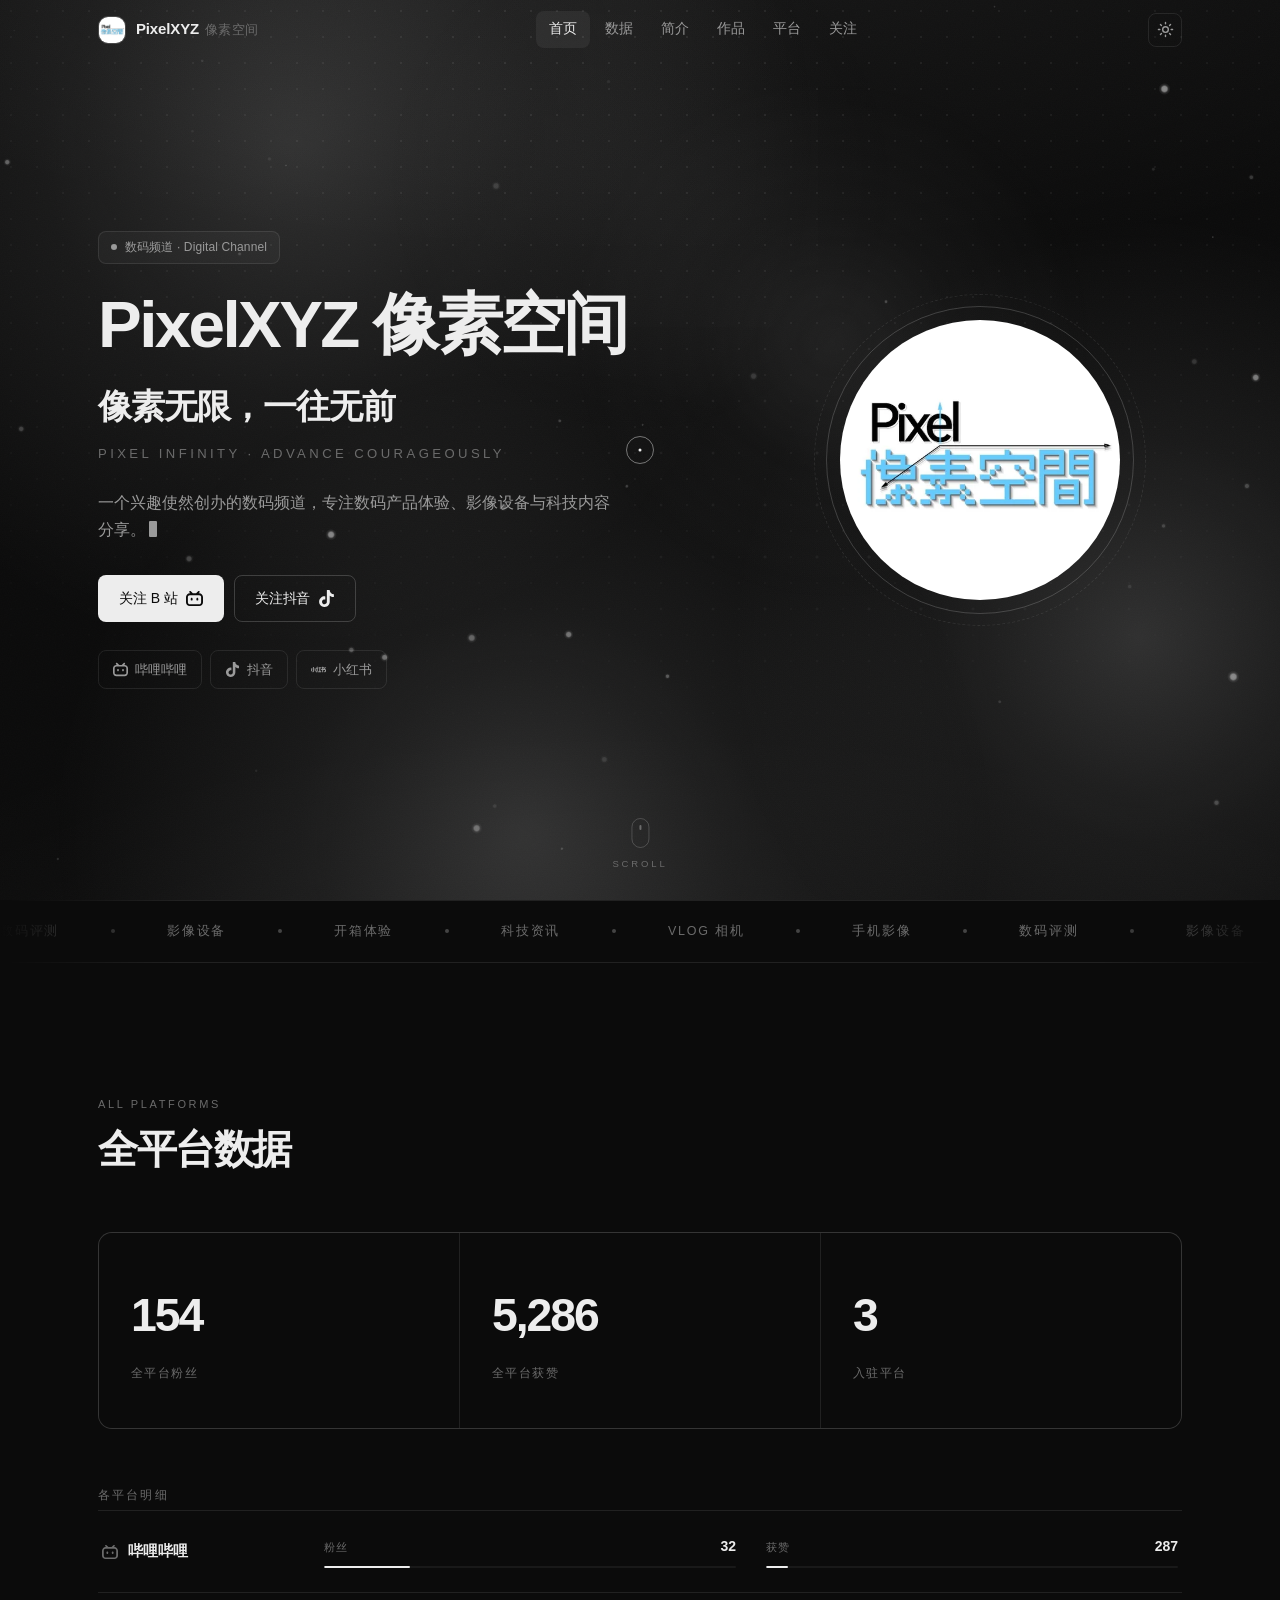
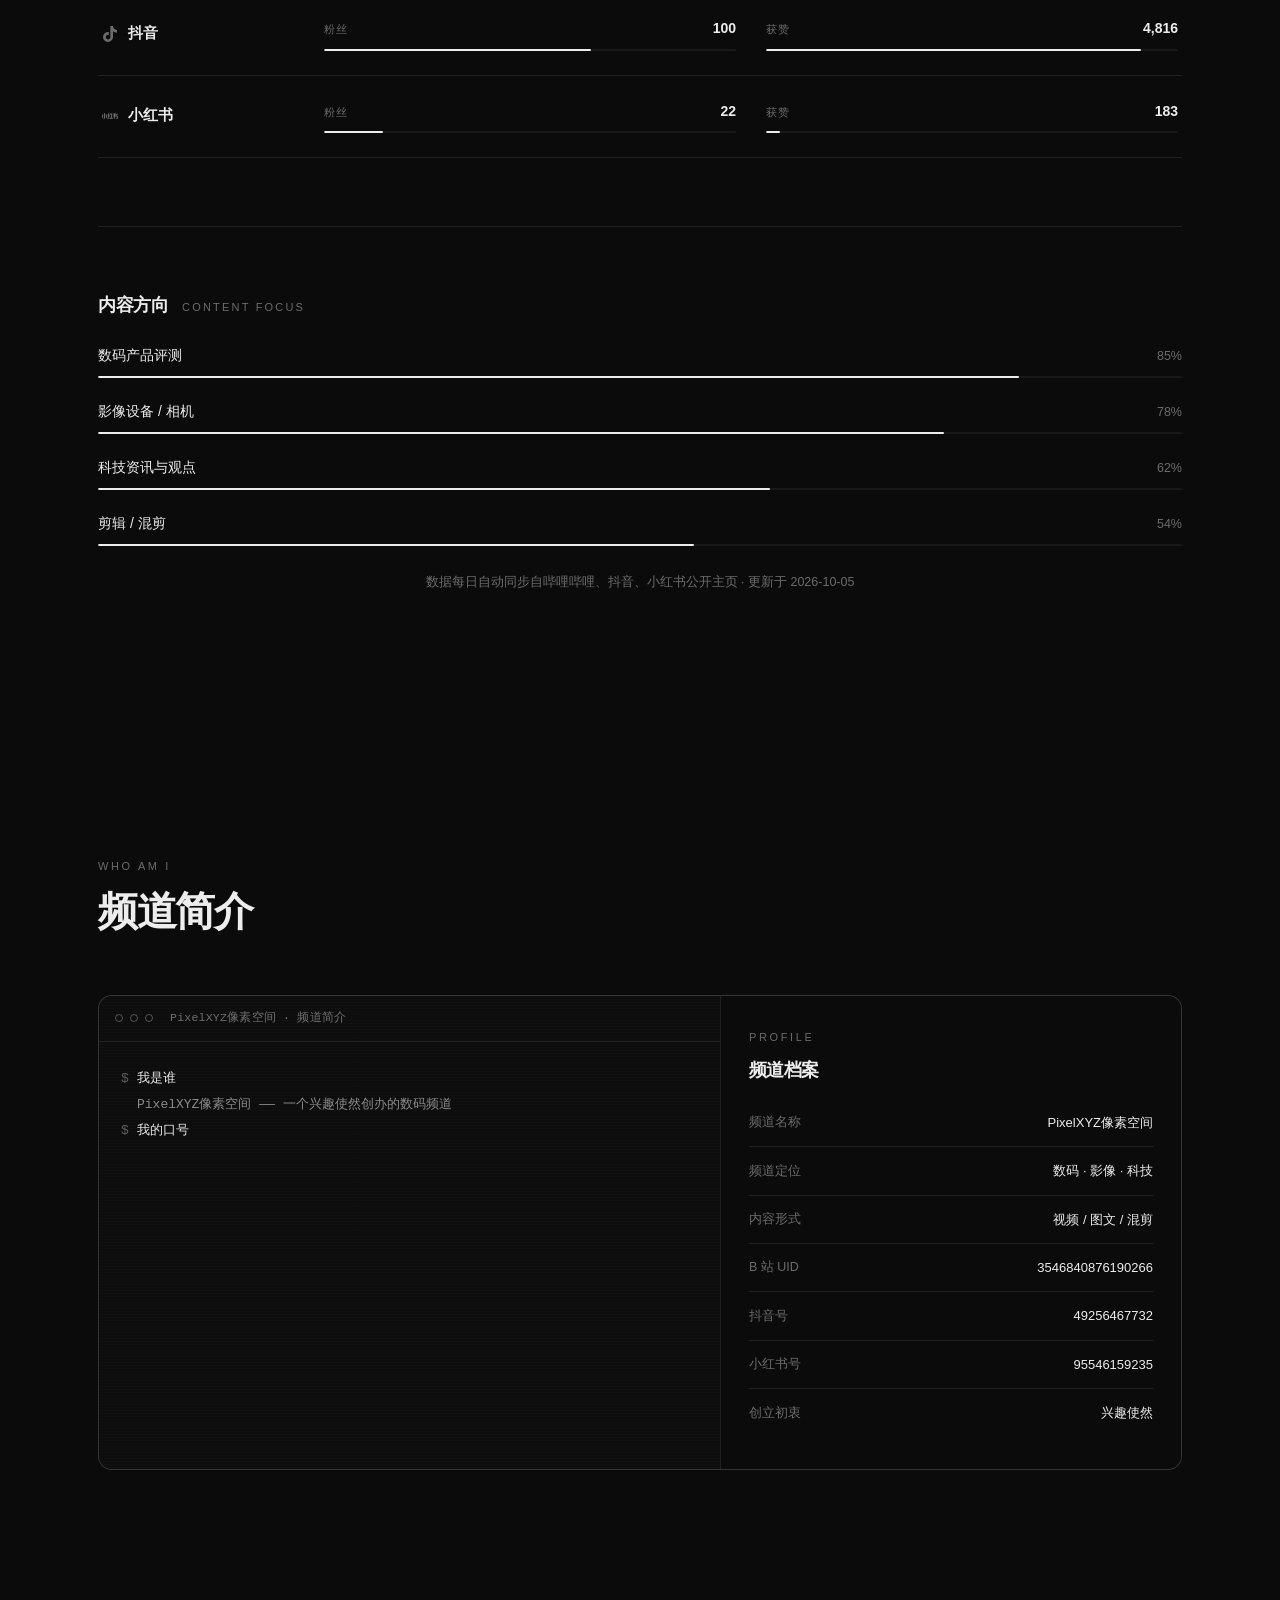
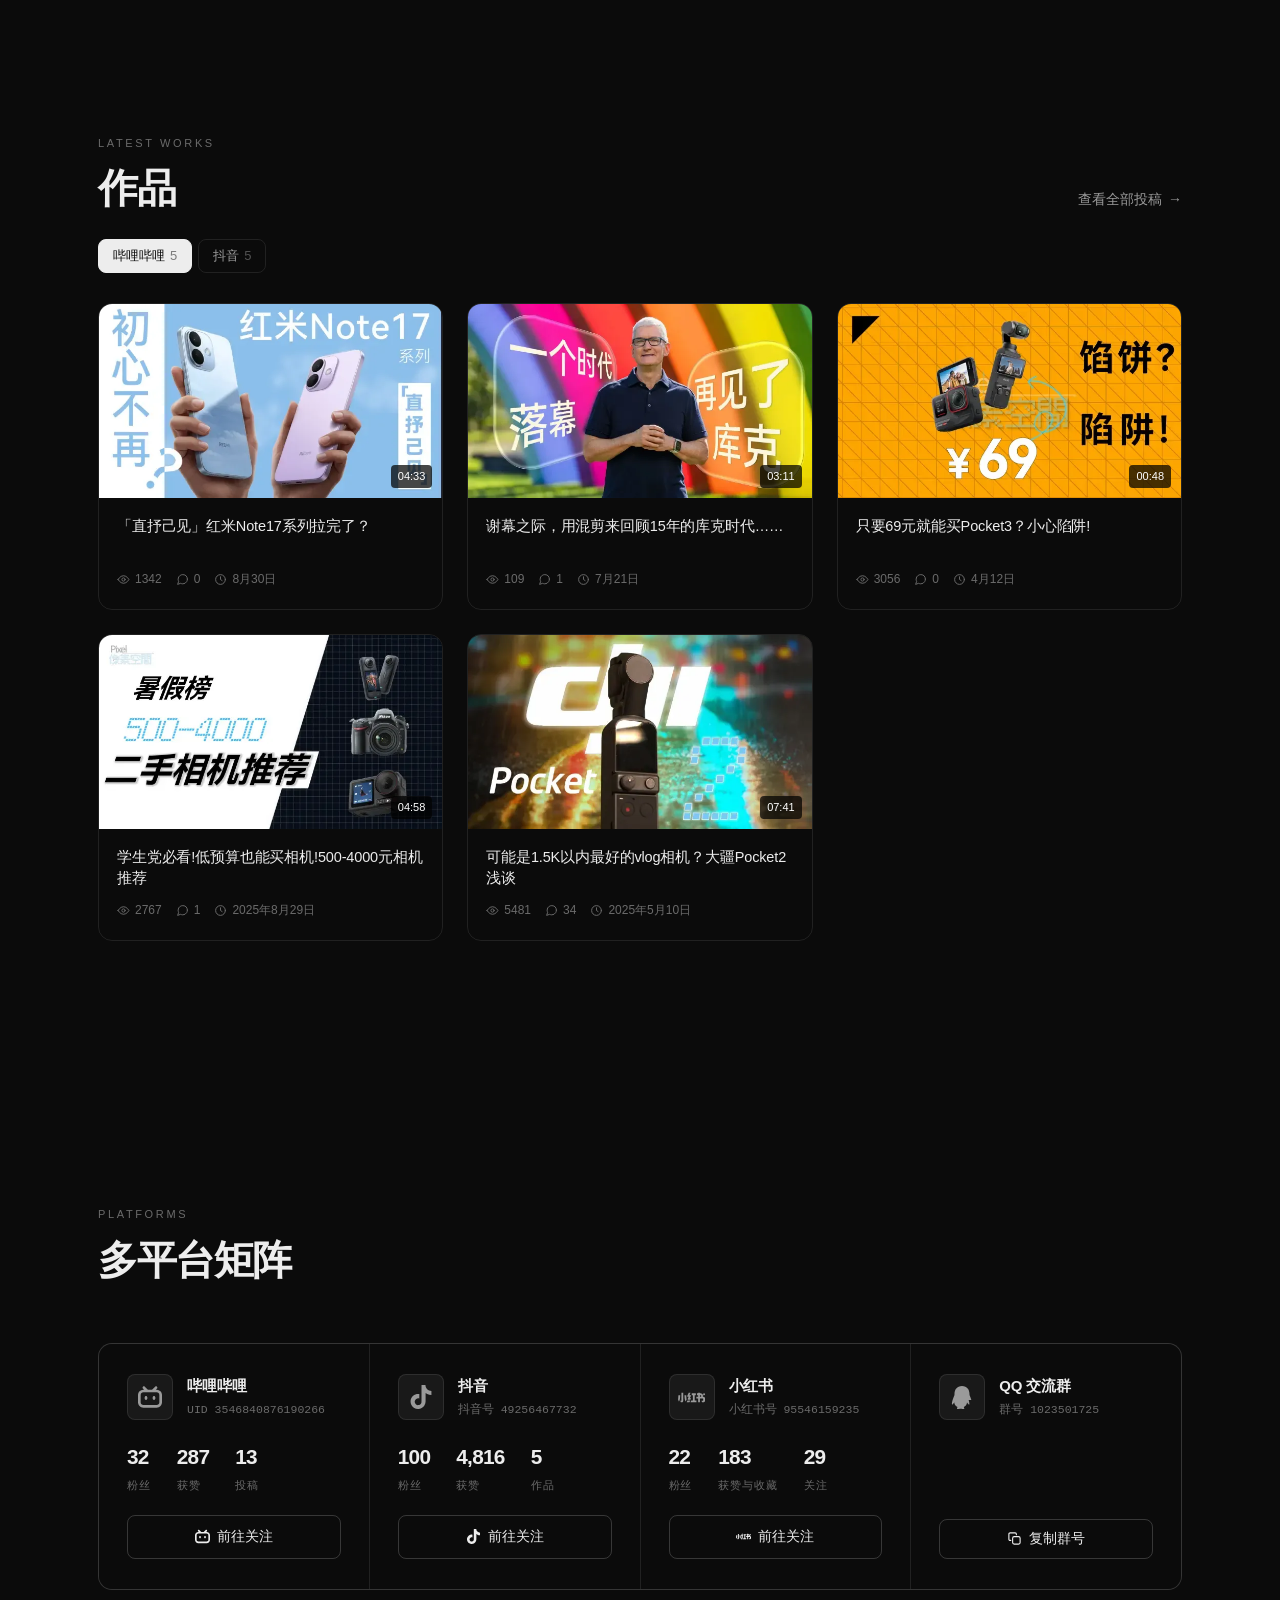
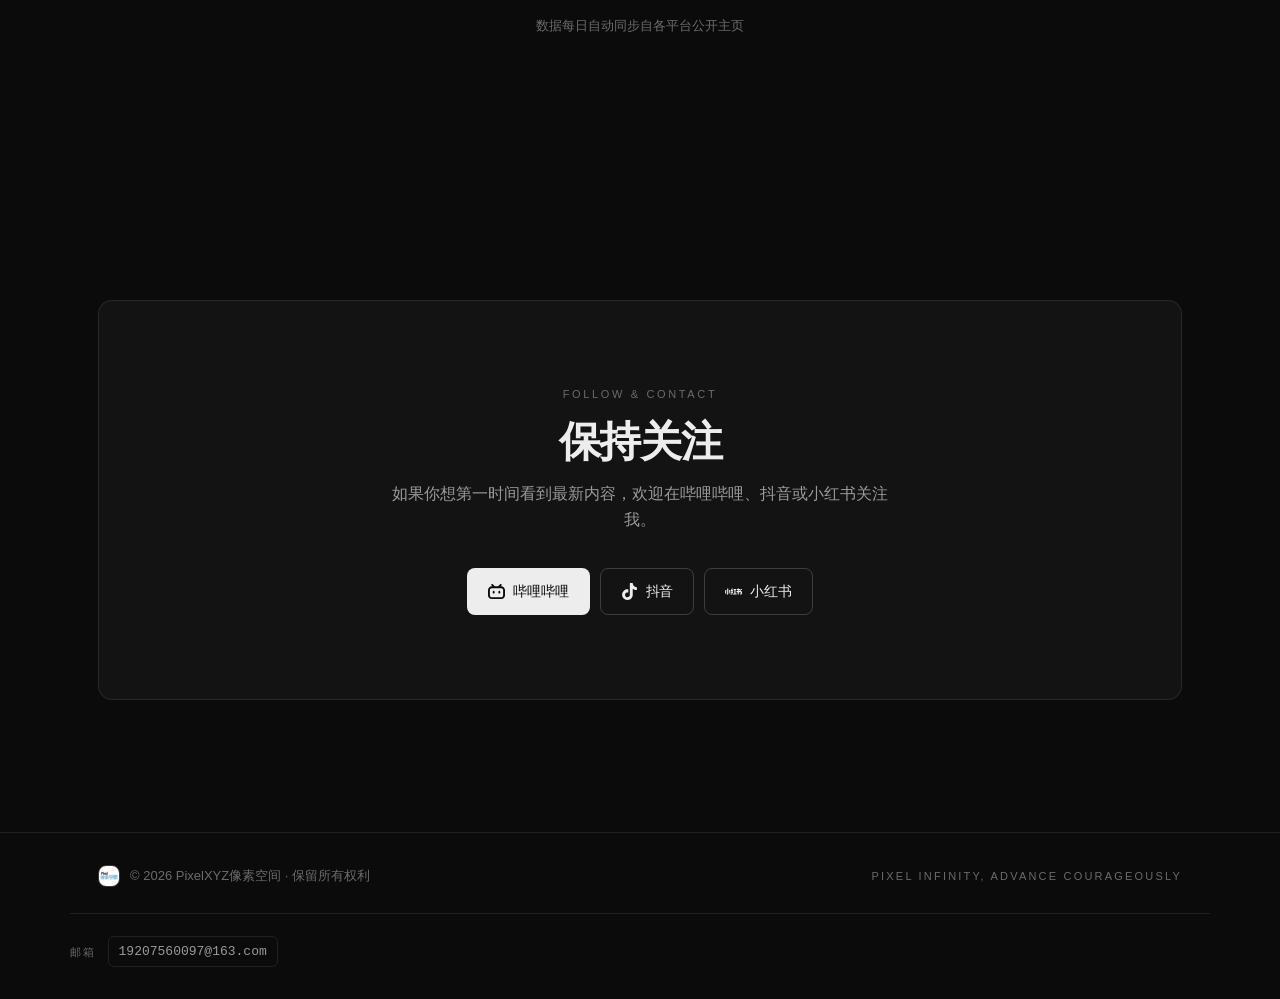
==== commit 7b7e2867: "feat(mobile): 全面优化移动端 —— 刘海安全区适配、触控目标≥44px、触屏按下反馈、播放按钮常显、地址栏配色跟随主题、PWA 图标与 manifest" ====
--- a/index.html
+++ b/index.html
@@ -5,8 +5,18 @@
   <meta name="viewport" content="width=device-width, initial-scale=1.0, viewport-fit=cover" />
   <title>PixelXYZ像素空间</title>
   <meta name="description" content="PixelXYZ像素空间 · 数码频道" />
-  <meta name="theme-color" content="#050507" />
+  <meta name="theme-color" content="#0b0b0b" />
   <link rel="icon" href="assets/favicon.svg" type="image/svg+xml" />
+
+  <!-- 移动端：添加到主屏 / 独立窗口运行 -->
+  <link rel="apple-touch-icon" href="assets/apple-touch-icon.png" />
+  <link rel="manifest" href="manifest.webmanifest" />
+  <meta name="apple-mobile-web-app-capable" content="yes" />
+  <meta name="apple-mobile-web-app-title" content="PixelXYZ" />
+  <meta name="apple-mobile-web-app-status-bar-style" content="black-translucent" />
+  <meta name="mobile-web-app-capable" content="yes" />
+  <!-- 防止 iOS 把「抖音号 49256467732」这类数字自动变成可拨号的蓝色电话链接 -->
+  <meta name="format-detection" content="telephone=no,date=no,address=no,email=no" />
   <link rel="preload" as="image" href="assets/avatar.webp" fetchpriority="high" />
 
   <link rel="stylesheet" href="css/style.css" />
--- a/css/style.css
+++ b/css/style.css
@@ -37,6 +37,13 @@
   --nav-h: 60px;
   --container: 1140px;
 
+  /* 移动端安全区（刘海 / 灵动岛 / 底部横条 / 横屏圆角）
+     非全面屏设备上这些值都是 0，所以桌面端完全无副作用 */
+  --safe-top: env(safe-area-inset-top, 0px);
+  --safe-bot: env(safe-area-inset-bottom, 0px);
+  --safe-l: env(safe-area-inset-left, 0px);
+  --safe-r: env(safe-area-inset-right, 0px);
+
   --ease: cubic-bezier(0.22, 1, 0.36, 1);
   --ease-soft: cubic-bezier(0.4, 0, 0.2, 1);
 
@@ -73,7 +80,16 @@
 
 /* ---------- Reset ---------- */
 *, *::before, *::after { box-sizing: border-box; }
-html { scroll-behavior: smooth; scroll-padding-top: calc(var(--nav-h) + 20px); -webkit-text-size-adjust: 100%; }
+html {
+  scroll-behavior: smooth;
+  scroll-padding-top: calc(var(--nav-h) + var(--safe-top) + 20px);
+  -webkit-text-size-adjust: 100%;
+  -webkit-tap-highlight-color: transparent;   /* 点按不再闪灰色方块 */
+}
+
+/* 入场动画的 filter:blur 会外扩出「墨水溢出」，个别机型会表现为横向抖动。
+   clip 不会创建滚动容器（比 hidden 安全），只是把溢出裁掉 */
+html { overflow-x: clip; }
 
 body {
   margin: 0;
@@ -93,7 +109,10 @@
 h1, h2, h3 { margin: 0; line-height: 1.14; letter-spacing: -0.028em; }
 button { font-family: inherit; }
 
-.container { width: 100%; max-width: var(--container); margin: 0 auto; padding: 0 28px; }
+.container {
+  width: 100%; max-width: var(--container); margin: 0 auto;
+  padding-left: calc(28px + var(--safe-l)); padding-right: calc(28px + var(--safe-r));
+}
 main, header, footer { position: relative; z-index: 1; }
 
 /* ============================================================================
@@ -210,7 +229,9 @@
    导航（唯一保留的微妙玻璃）
    ==========================================================================*/
 .nav {
-  position: fixed; top: 0; left: 0; right: 0; z-index: 100; height: var(--nav-h);
+  position: fixed; top: 0; left: 0; right: 0; z-index: 100;
+  height: calc(var(--nav-h) + var(--safe-top));
+  padding: var(--safe-top) var(--safe-r) 0 var(--safe-l);
   border-bottom: 1px solid transparent;
   transition: background .35s var(--ease-soft), border-color .35s, backdrop-filter .35s;
 }
@@ -627,7 +648,9 @@
 .cta-card__text { max-width: 32em; margin: 0 auto 34px; color: var(--text-2); font-size: 1rem; }
 .cta-card__actions { display: flex; justify-content: center; flex-wrap: wrap; gap: 10px; }
 
-.footer { border-top: 1px solid var(--border); padding: 32px 0 0; }
+.footer { border-top: 1px solid var(--border); padding: 32px 0 0;
+  padding-bottom: var(--safe-bot);
+}
 .footer__inner { display: flex; align-items: center; justify-content: space-between; flex-wrap: wrap; gap: 14px; padding-bottom: 26px; }
 .footer__left { display: flex; align-items: center; gap: 10px; font-size: 13px; color: var(--text-3); }
 .footer__slogan { margin: 0; font-size: 11px; font-weight: 400; letter-spacing: .2em; text-transform: uppercase; color: var(--text-3); }
@@ -648,7 +671,7 @@
 .footer__mail-value:hover { color: var(--text); border-color: var(--border-2); }
 
 .to-top {
-  position: fixed; right: 24px; bottom: 24px; z-index: 90;
+  position: fixed; right: calc(24px + var(--safe-r)); bottom: calc(24px + var(--safe-bot)); z-index: 90;
   width: 40px; height: 40px; display: grid; place-items: center;
   border: 1px solid var(--border); border-radius: var(--radius-sm);
   background: color-mix(in srgb, var(--bg) 80%, transparent);
@@ -726,9 +749,9 @@
 }
 
 @media (max-width: 720px) {
-  .container { padding: 0 20px; }
+  .container { padding-left: calc(20px + var(--safe-l)); padding-right: calc(20px + var(--safe-r)); }
   .nav__links {
-    position: fixed; top: var(--nav-h); left: 0; right: 0;
+    position: fixed; top: calc(var(--nav-h) + var(--safe-top)); left: 0; right: 0;
     flex-direction: column; align-items: stretch; gap: 2px; padding: 14px 20px 18px;
     background: color-mix(in srgb, var(--bg) 96%, transparent);
     backdrop-filter: blur(18px); -webkit-backdrop-filter: blur(18px);
@@ -737,12 +760,14 @@
     transition: transform .4s var(--ease), opacity .3s;
   }
   .nav.is-open .nav__links { transform: none; opacity: 1; pointer-events: auto; }
-  .nav__link { padding: 12px 14px; border-radius: var(--radius-sm); font-size: 15px; }
+  .nav__link { padding: 13px 14px; border-radius: var(--radius-sm); font-size: 15px; min-height: 46px; display: flex; align-items: center; }
   .nav__burger { display: flex; }
 
-  .section { padding: 88px 0; }
+  /* ---- 移动端留白收紧，少滚一点是一点 ---- */
+  .section { padding: 68px 0; }
   .stats { grid-template-columns: 1fr; }
-  .stat { padding: 32px 24px; }
+  .stat { padding: 28px 22px; }
+  .filters { margin-bottom: 24px; }
   .videos { grid-template-columns: 1fr; }
   .videos--wall { grid-template-columns: repeat(2, 1fr); gap: 10px; }
   .platforms { grid-template-columns: 1fr; }
@@ -754,9 +779,67 @@
   .cta-card { padding: 56px 24px; }
   .glow-avatar { width: min(210px, 56vw); }
   .hero__scroll { display: none; }
-  .to-top { right: 16px; bottom: 16px; }
+  .to-top { right: calc(16px + var(--safe-r)); bottom: calc(16px + var(--safe-bot)); }
   .cursor { display: none; }
-}
+
+  /* 功能性小字在手机上提到 12px，装饰性英文小标题保持原样 */
+  .metric__label { font-size: 12px; letter-spacing: .08em; }
+  .video__dur { font-size: 12px; padding: 3px 8px; }
+  .platform__handle { font-size: 12px; }
+  .works__note, .stats__note { font-size: 12.5px; }
+}
+
+/* ============================================================================
+   触屏专属适配（hover: none = 没有鼠标的设备）
+   ==========================================================================*/
+@media (hover: none) {
+  /* ---- 触控目标一律放大到 ≥44px（Apple HIG / Material 建议值）
+         放在 hover:none 里而不是按屏宽，这样平板（iPad 竖屏 768px+）也能命中 ---- */
+  .icon-btn { width: 44px; height: 44px; }
+  .nav__actions { gap: 10px; }
+  .brand { min-height: 44px; }
+  /* 平板（iPad 等）顶栏导航同样是手指在点，也得 ≥44px */
+  .nav__link { min-height: 44px; display: inline-flex; align-items: center; }
+  .to-top { width: 44px; height: 44px; }
+  .filter { min-height: 44px; padding: 11px 16px; font-size: 13.5px; }
+  .social-chip { min-height: 44px; padding: 10px 16px; }
+  .link-more { min-height: 44px; padding: 8px 0; }
+  .platform__cta { min-height: 48px; }
+  .footer__mail-value { min-height: 40px; display: inline-flex; align-items: center; }
+
+  /* 触屏没有 hover，封面上的播放按钮必须常显，否则用户不知道能点 */
+  .video__play { opacity: .72; }
+  .video__play span {
+    width: 40px; height: 40px;
+    background: rgba(0, 0, 0, .42);
+    color: #fff;
+    border: 1px solid rgba(255, 255, 255, .5);
+    backdrop-filter: blur(6px); -webkit-backdrop-filter: blur(6px);
+  }
+  .videos--wall .video__play span { width: 34px; height: 34px; }
+}
+
+/* 触屏点按优化：
+   manipulation 会取消「双击缩放」判定，点击响应更快，也不会误放大页面 */
+.btn, .social-chip, .filter, .icon-btn, .to-top, .link-more,
+.platform__cta, .nav__link, .nav__burger, .brand, .video, .platform,
+.footer__mail-value { touch-action: manipulation; }
+
+/* 按下反馈：触屏没有 hover，必须靠 :active 给即时反馈 */
+.btn:active,
+.social-chip:active,
+.filter:active,
+.icon-btn:active,
+.to-top:active,
+.link-more:active,
+.platform__cta:active,
+.nav__link:active,
+.footer__mail-value:active { opacity: .62; }
+
+.video:active,
+.platform:active,
+.stat:active,
+.prow:active { opacity: .82; }
 
 /* ============================================================================
    降低动效
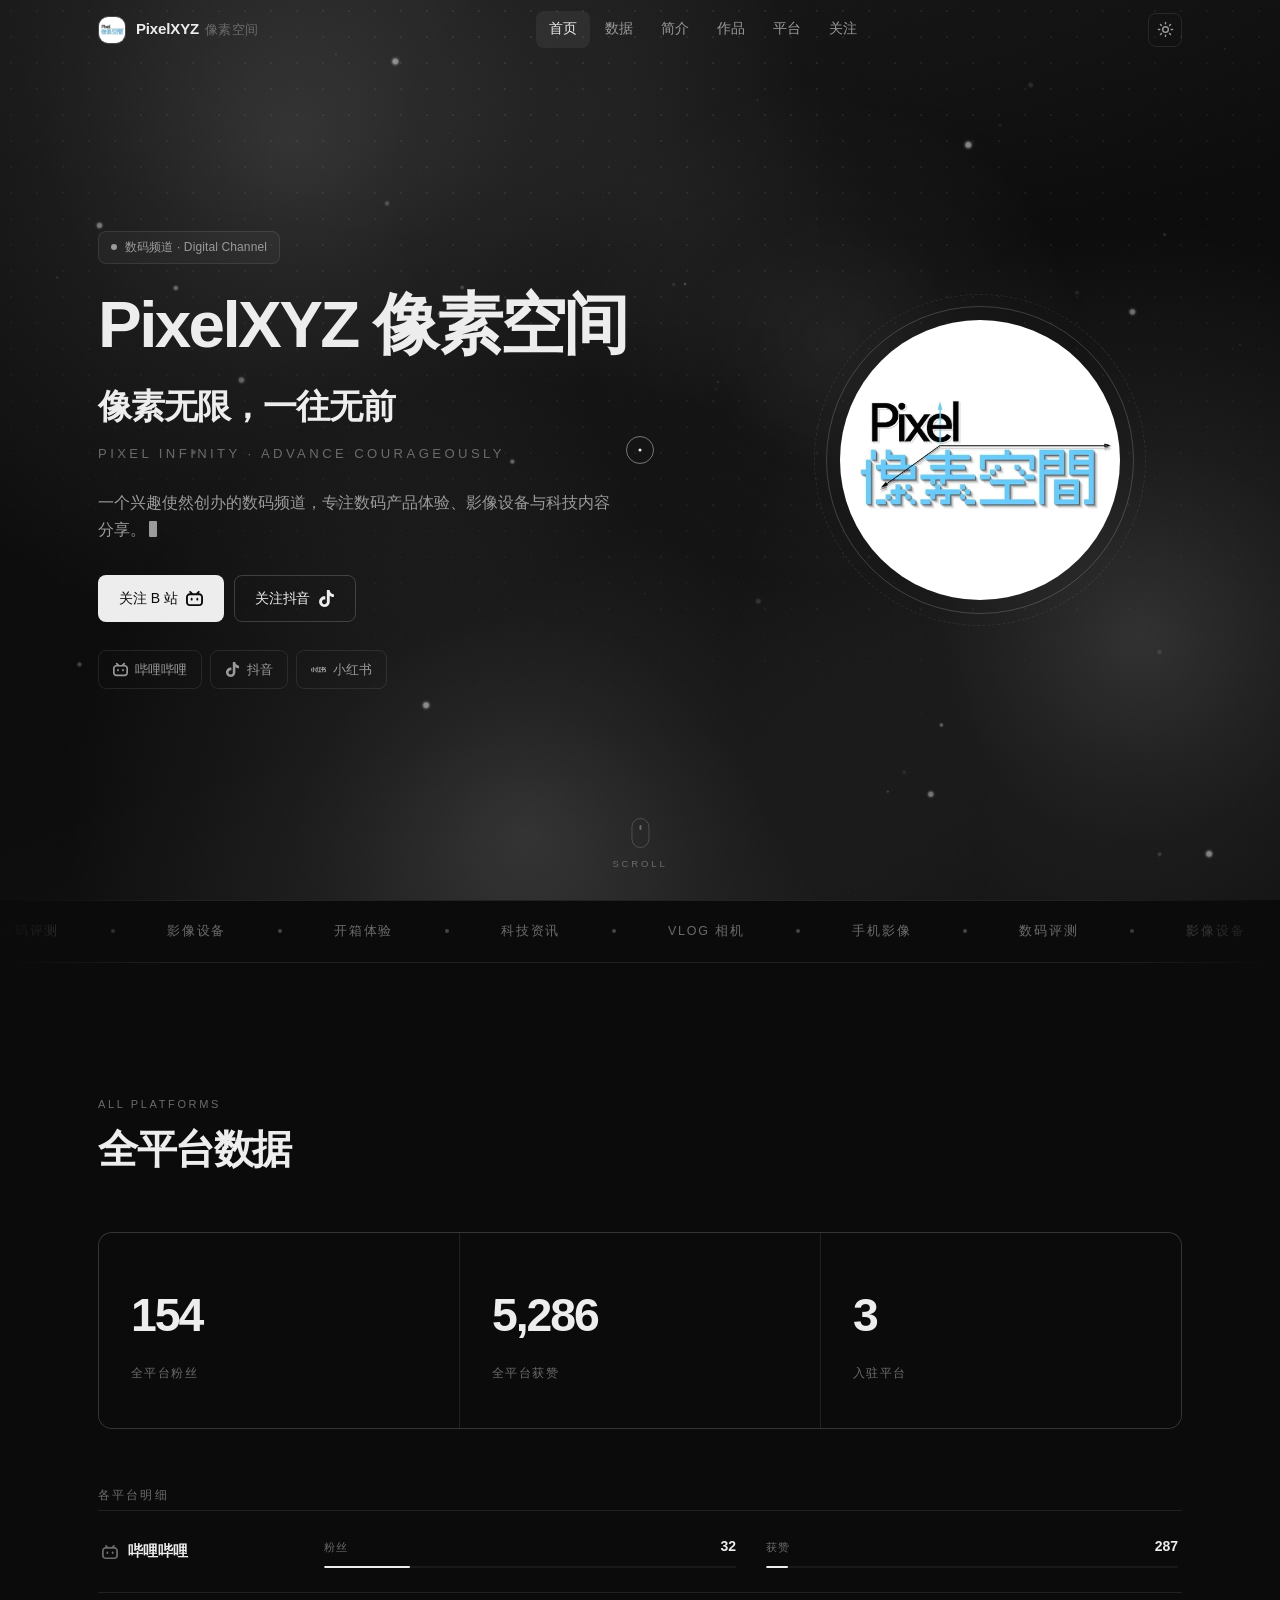
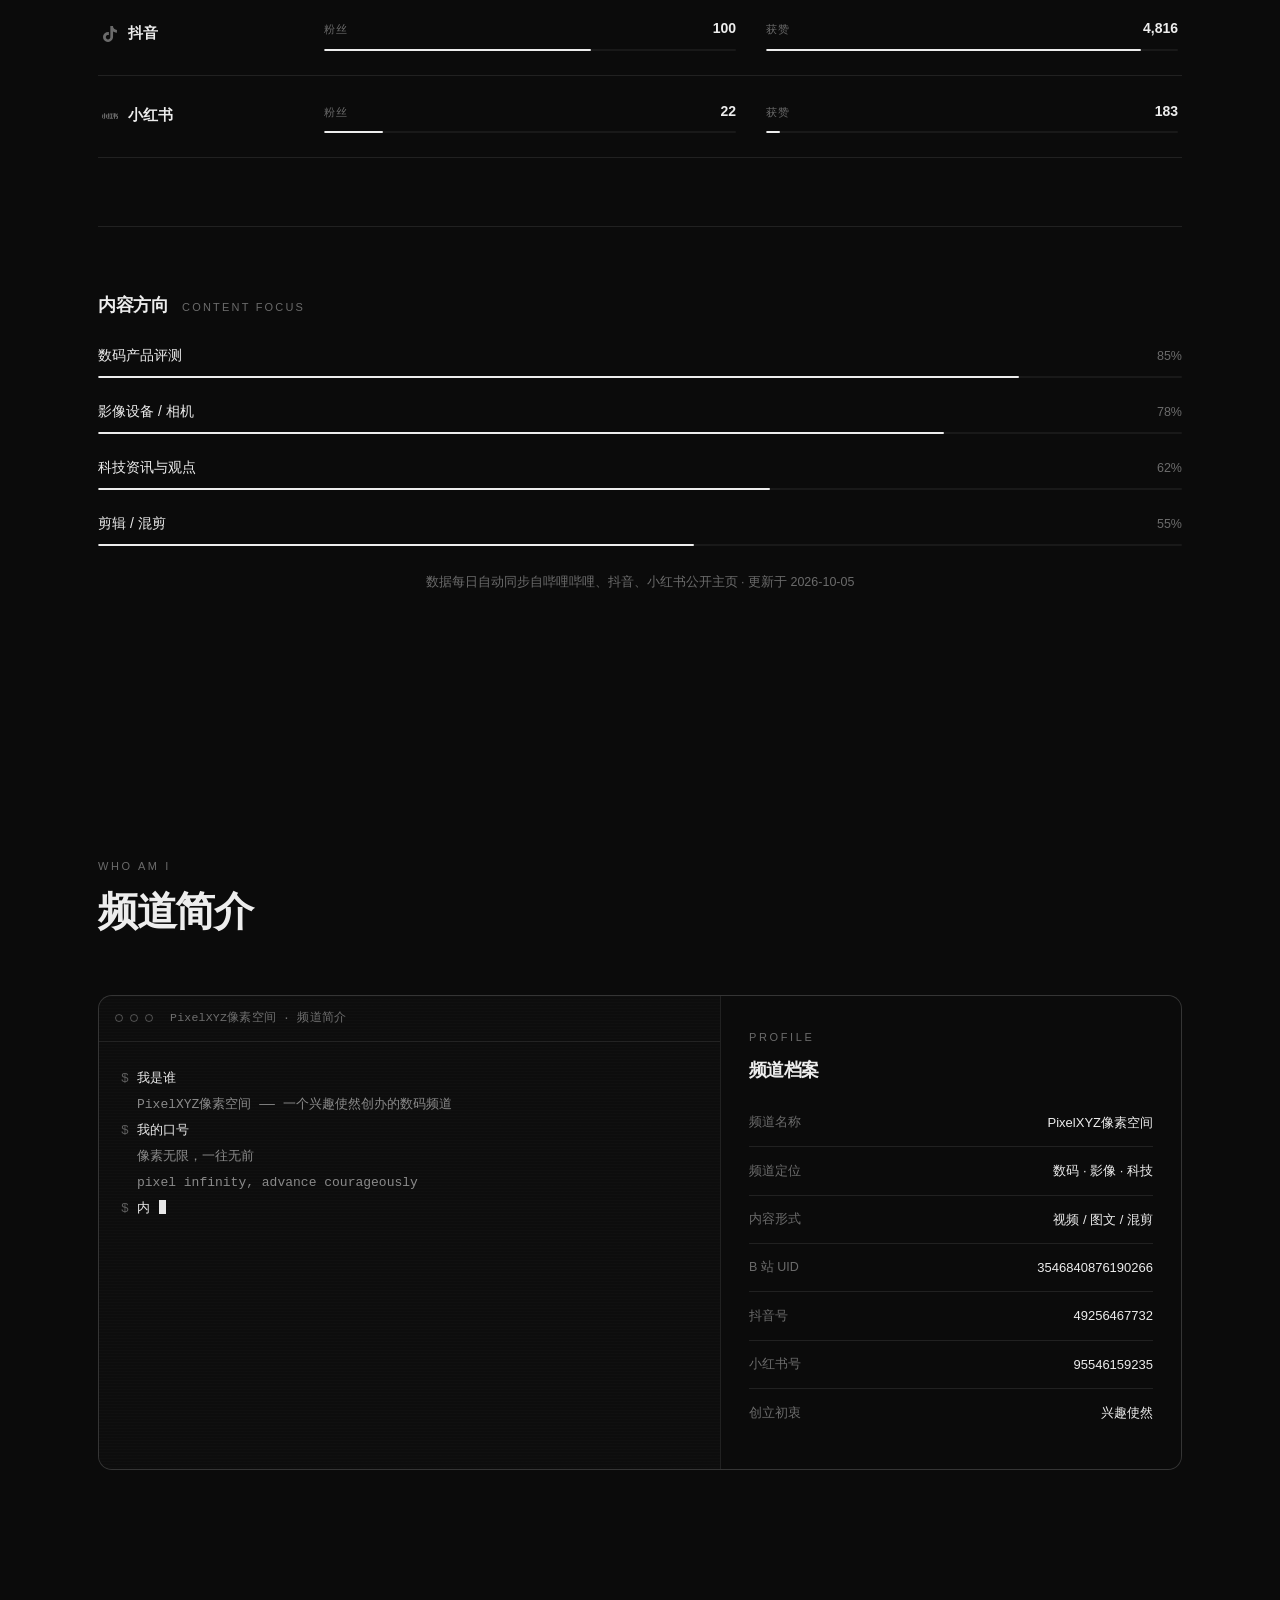
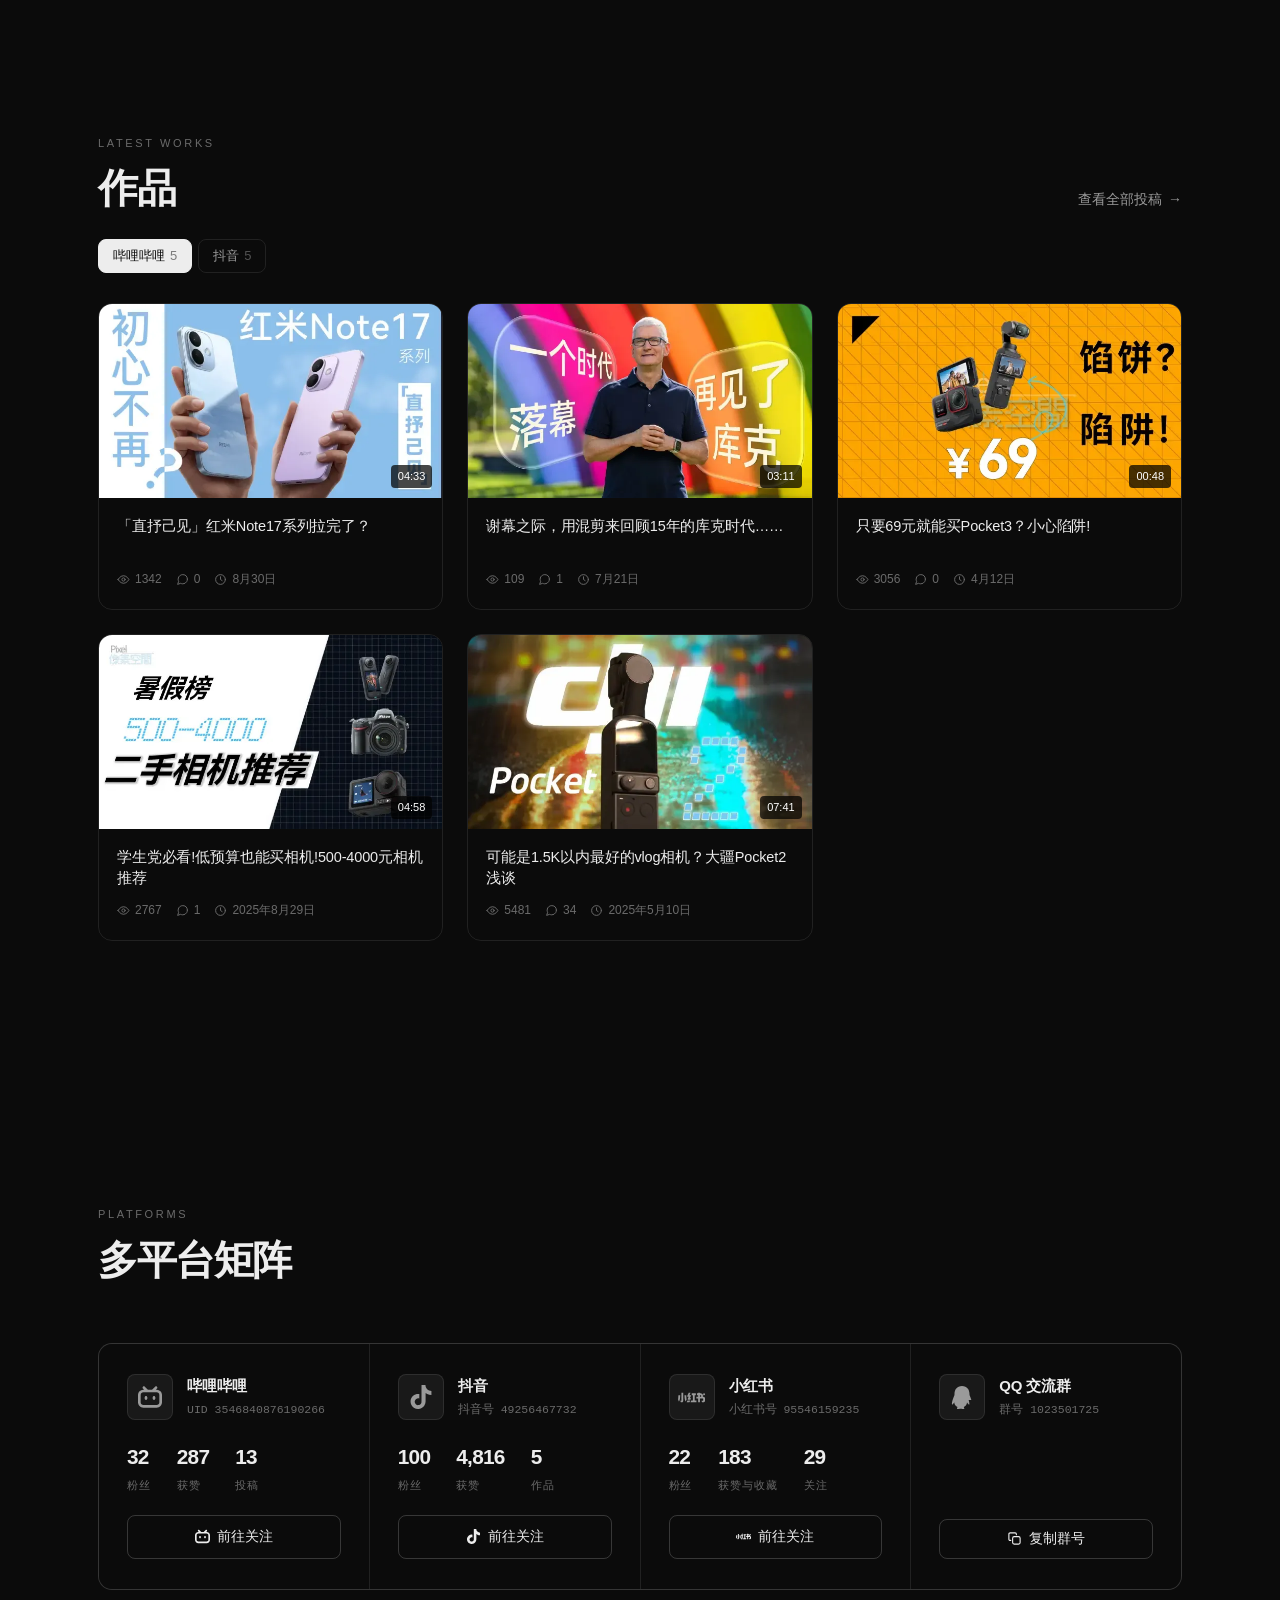
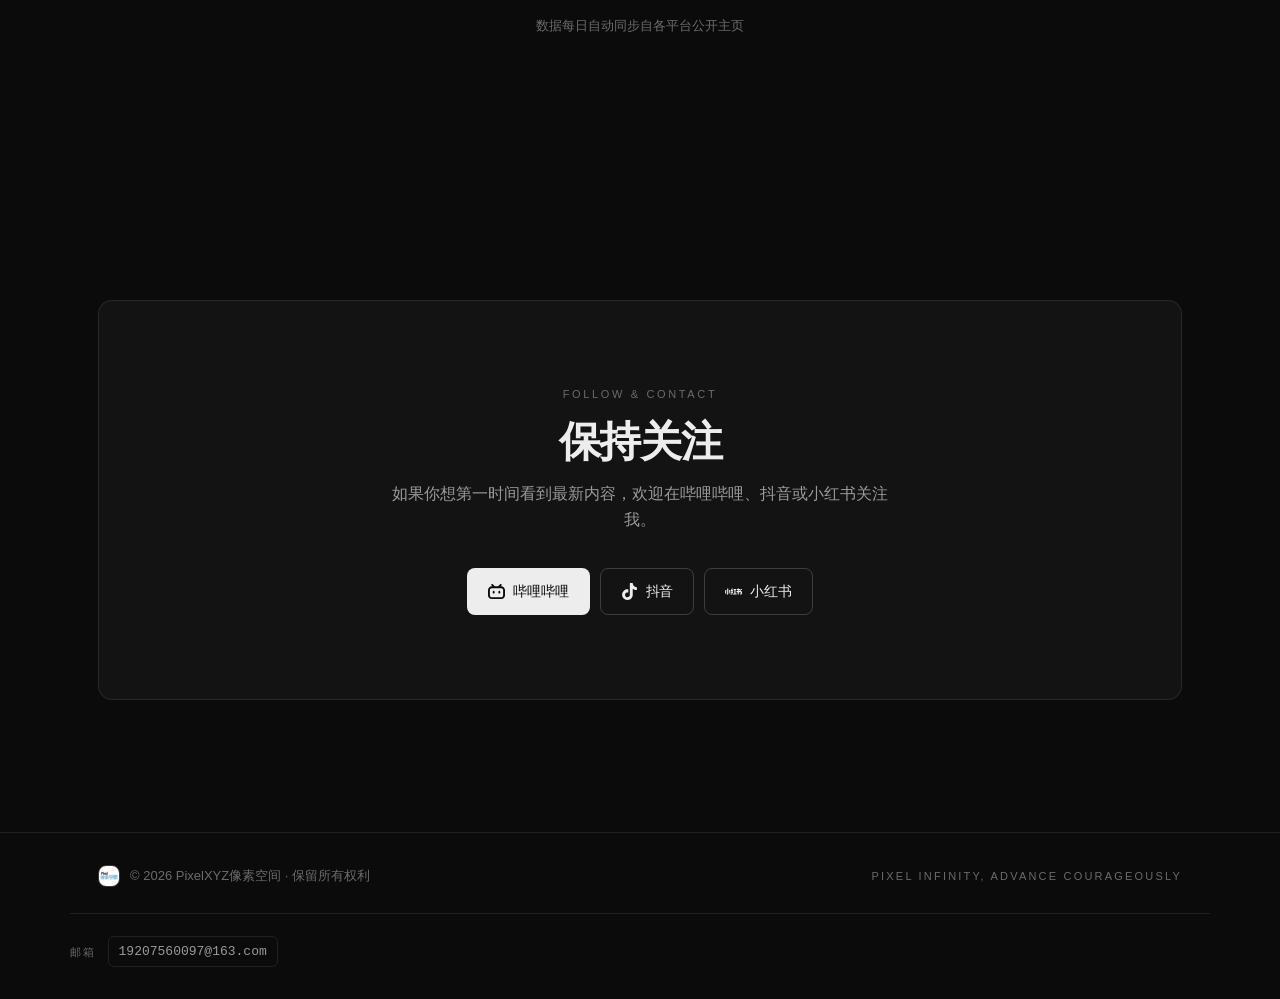
==== commit ebdbfa85: "fix(mobile): 汉堡图标改为外层 grid 居中+内层 flex 排布（与主题按钮同一居中机制）；SW 代码类资源强制绕过 HTTP 缓存，新增构建版本标记" ====
--- a/index.html
+++ b/index.html
@@ -76,7 +76,7 @@
           <svg class="i-moon" viewBox="0 0 24 24" width="17" height="17" fill="none" stroke="currentColor" stroke-width="2" stroke-linecap="round" stroke-linejoin="round"><path d="M21 12.8A9 9 0 1 1 11.2 3a7 7 0 0 0 9.8 9.8z"/></svg>
         </button>
         <button class="icon-btn nav__burger" id="navBurger" type="button" aria-label="菜单" aria-expanded="false">
-          <span></span><span></span>
+          <span class="nav__burger-bars"><span></span><span></span></span>
         </button>
       </div>
     </div>
--- a/css/style.css
+++ b/css/style.css
@@ -276,10 +276,20 @@
 [data-theme="light"] .i-sun { display: none; }
 [data-theme="light"] .i-moon { display: block; }
 
-.nav__burger { display: none; flex-direction: column; gap: 5px; }
-.nav__burger span { width: 15px; height: 1.5px; background: currentColor; border-radius: 2px; transition: transform .3s var(--ease); }
-.nav.is-open .nav__burger span:nth-child(1) { transform: translateY(3.25px) rotate(45deg); }
-.nav.is-open .nav__burger span:nth-child(2) { transform: translateY(-3.25px) rotate(-45deg); }
+/* 汉堡按钮：外层保持 .icon-btn 的 display:grid + place-items:center
+   （和主题按钮完全同一套居中机制，绝不会错位）；
+   两根横线交给内层 flex 容器排布 —— 内层高度自适应，只负责间距 */
+.nav__burger { display: none; }
+.nav__burger-bars {
+  display: flex; flex-direction: column; align-items: center;
+  gap: 5px;
+}
+.nav__burger-bars > span {
+  width: 15px; height: 1.5px; background: currentColor;
+  border-radius: 2px; transition: transform .3s var(--ease);
+}
+.nav.is-open .nav__burger-bars > span:nth-child(1) { transform: translateY(3.25px) rotate(45deg); }
+.nav.is-open .nav__burger-bars > span:nth-child(2) { transform: translateY(-3.25px) rotate(-45deg); }
 
 /* ============================================================================
    动画
@@ -761,7 +771,7 @@
   }
   .nav.is-open .nav__links { transform: none; opacity: 1; pointer-events: auto; }
   .nav__link { padding: 13px 14px; border-radius: var(--radius-sm); font-size: 15px; min-height: 46px; display: flex; align-items: center; }
-  .nav__burger { display: flex; }
+  .nav__burger { display: grid; }
 
   /* ---- 移动端留白收紧，少滚一点是一点 ---- */
   .section { padding: 68px 0; }
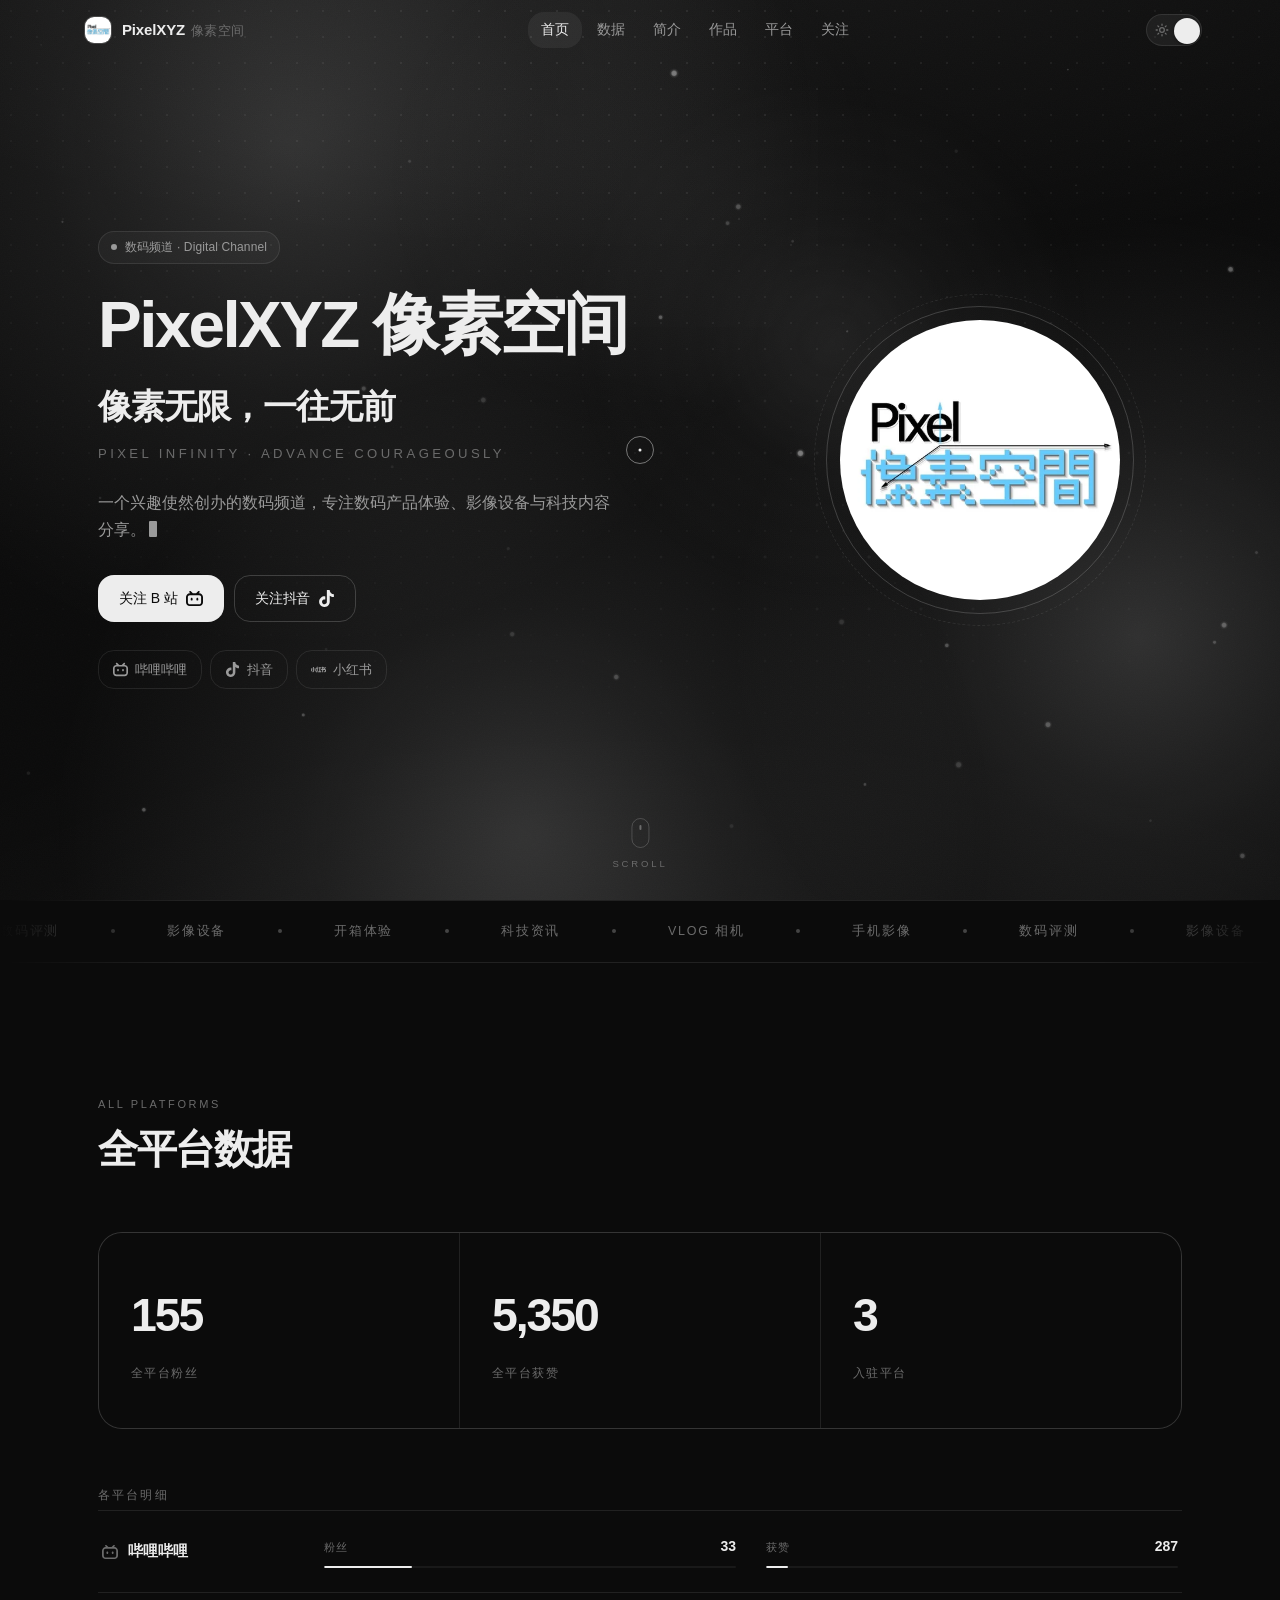
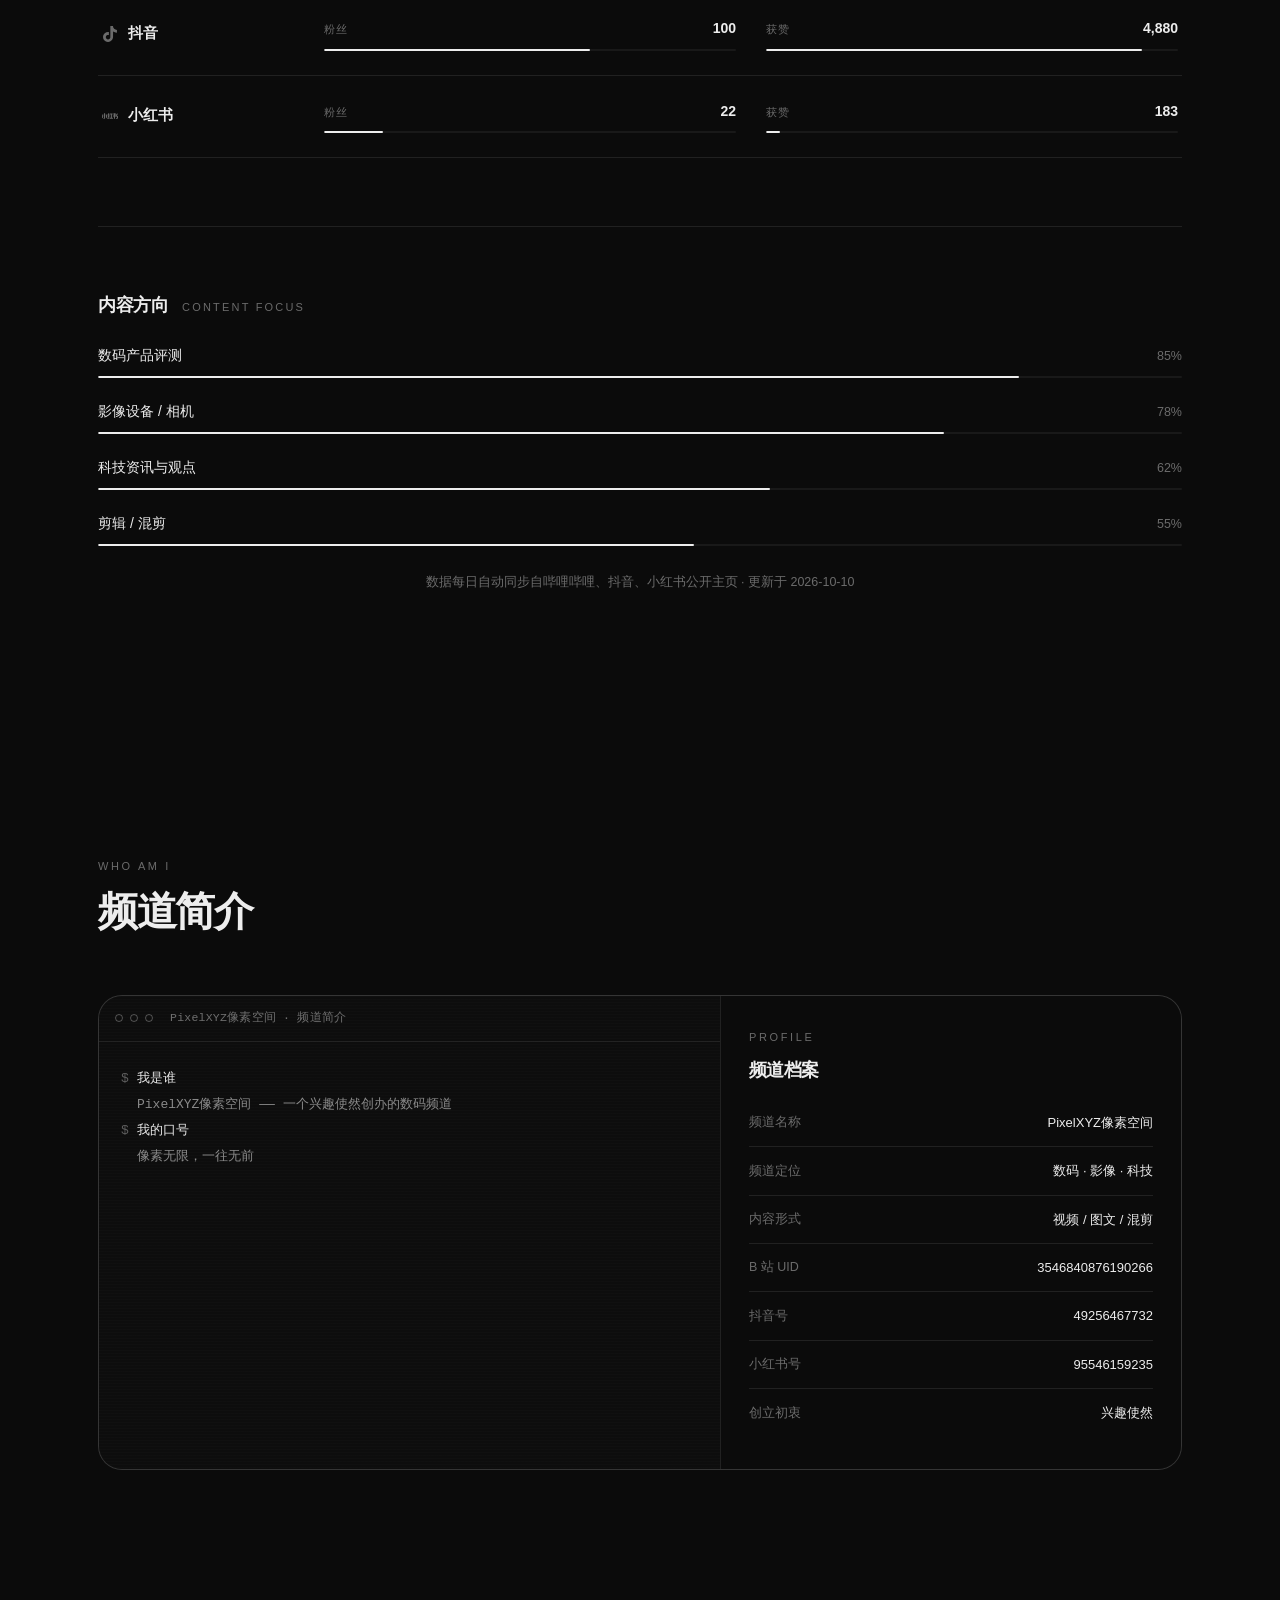
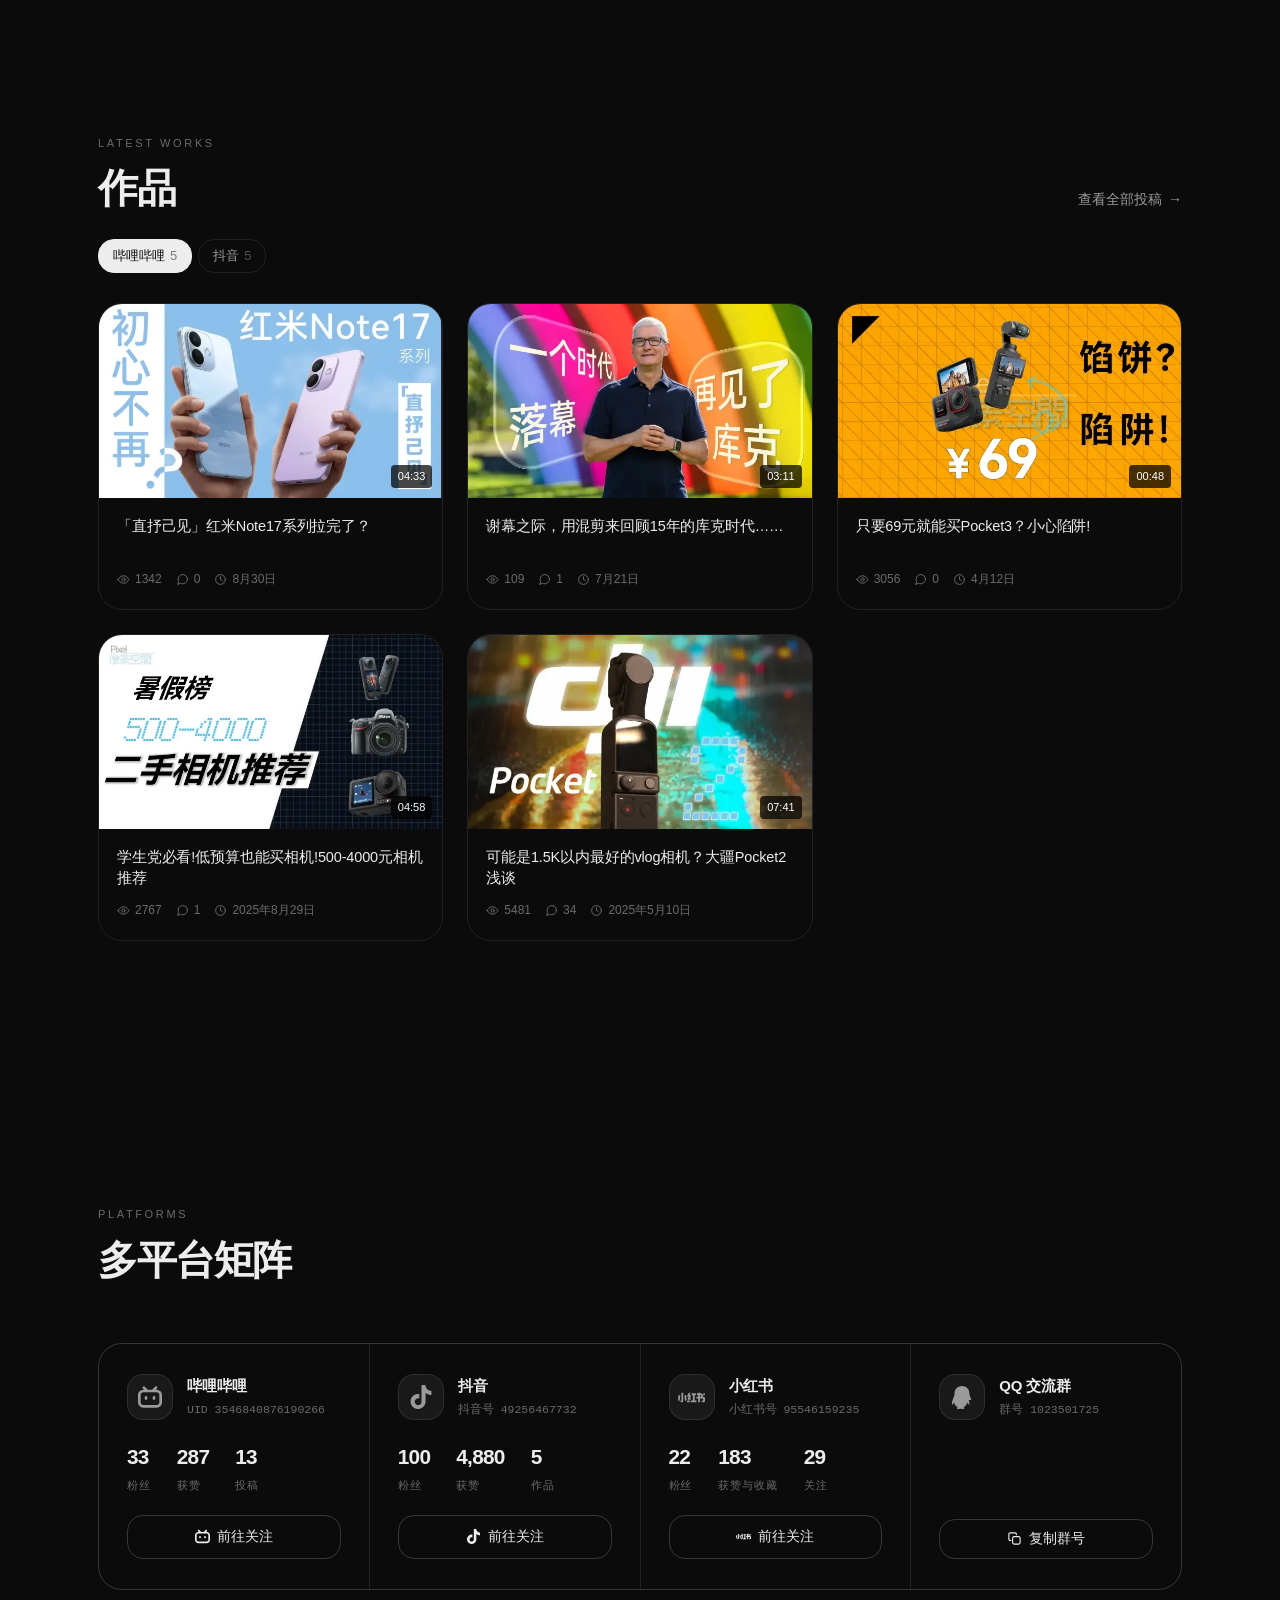
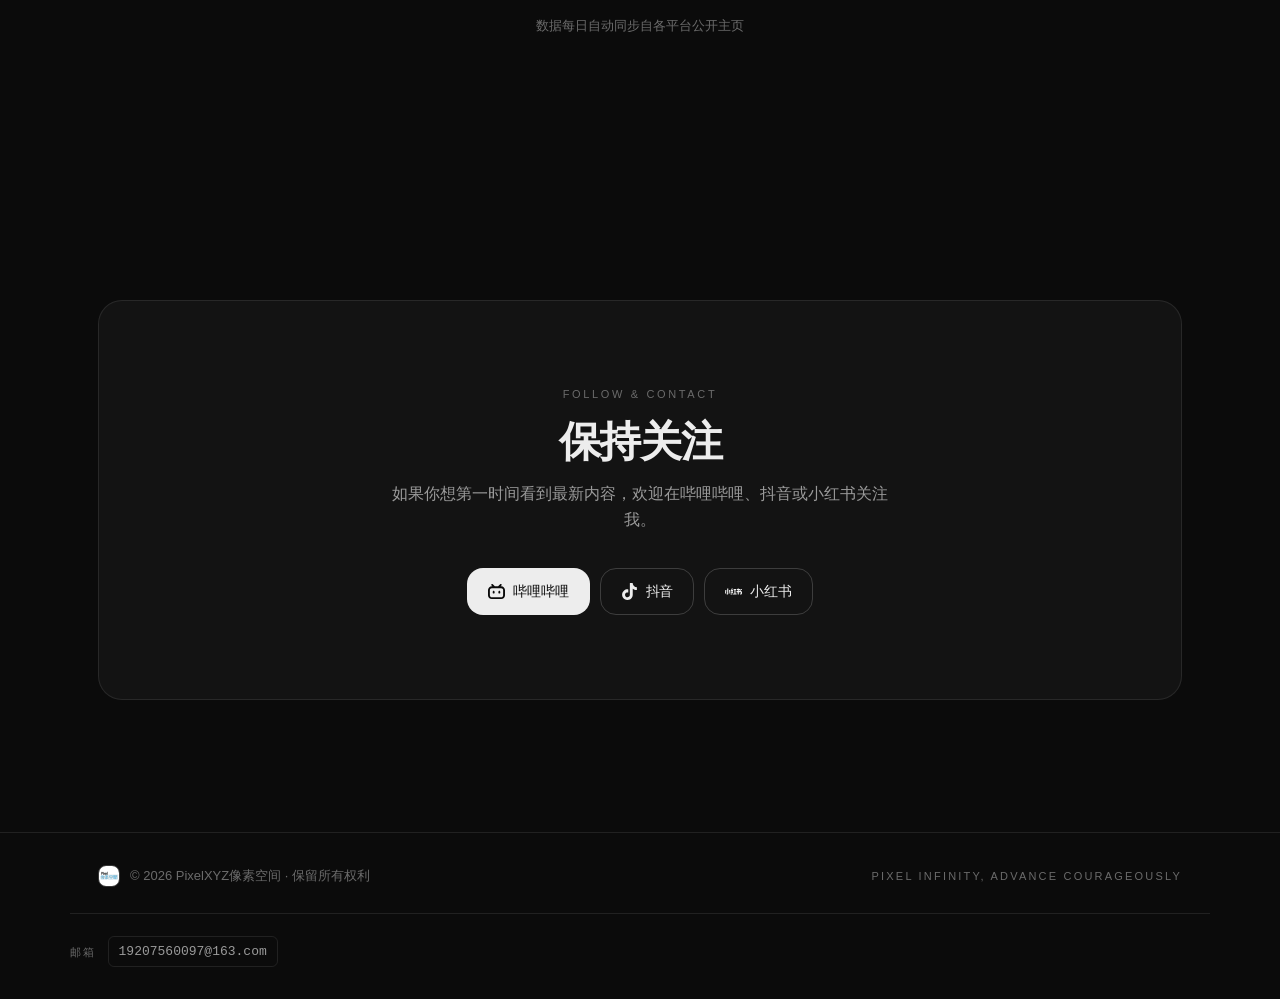
==== commit f56f1ade: "feat(ios26): 非线性弹簧动画系统 + iOS 26 悬浮胶囊顶栏（滚动缩放上浮/最小化/上滑展开）+ iOS 原生开关滑块（弹簧滑动/按下捏长/柔和高光）+ 大圆角与 squircle +" ====
--- a/index.html
+++ b/index.html
@@ -71,9 +71,10 @@
       <nav class="nav__links" id="navLinks" aria-label="主导航"><!-- JS --></nav>
 
       <div class="nav__actions">
-        <button class="icon-btn" id="themeToggle" type="button" aria-label="切换主题" title="切换主题">
-          <svg class="i-sun" viewBox="0 0 24 24" width="17" height="17" fill="none" stroke="currentColor" stroke-width="2" stroke-linecap="round"><circle cx="12" cy="12" r="4"/><path d="M12 2v2M12 20v2M4.9 4.9l1.4 1.4M17.7 17.7l1.4 1.4M2 12h2M20 12h2M6.3 17.7l-1.4 1.4M19.1 4.9l-1.4 1.4"/></svg>
-          <svg class="i-moon" viewBox="0 0 24 24" width="17" height="17" fill="none" stroke="currentColor" stroke-width="2" stroke-linecap="round" stroke-linejoin="round"><path d="M21 12.8A9 9 0 1 1 11.2 3a7 7 0 0 0 9.8 9.8z"/></svg>
+        <button class="switch" id="themeToggle" type="button" role="switch" aria-checked="true" aria-label="深色 / 浅色主题" title="切换深色 / 浅色">
+          <svg class="switch__ico switch__ico--sun" aria-hidden="true" viewBox="0 0 24 24" width="14" height="14" fill="none" stroke="currentColor" stroke-width="2.2" stroke-linecap="round"><circle cx="12" cy="12" r="4"/><path d="M12 2v2M12 20v2M4.9 4.9l1.4 1.4M17.7 17.7l1.4 1.4M2 12h2M20 12h2M6.3 17.7l-1.4 1.4M19.1 4.9l-1.4 1.4"/></svg>
+          <svg class="switch__ico switch__ico--moon" aria-hidden="true" viewBox="0 0 24 24" width="14" height="14" fill="none" stroke="currentColor" stroke-width="2.2" stroke-linecap="round" stroke-linejoin="round"><path d="M21 12.8A9 9 0 1 1 11.2 3a7 7 0 0 0 9.8 9.8z"/></svg>
+          <span class="switch__knob" aria-hidden="true"></span>
         </button>
         <button class="icon-btn nav__burger" id="navBurger" type="button" aria-label="菜单" aria-expanded="false">
           <span class="nav__burger-bars"><span></span><span></span></span>
--- a/css/style.css
+++ b/css/style.css
@@ -27,9 +27,33 @@
   --haze-1: 16%;
   --haze-2: 6%;
 
-  --radius: 14px;
-  --radius-sm: 8px;
-  --radius-lg: 18px;
+  /* ---- iOS 26 风大圆角（连续圆角靠 @supports 里的 corner-shape 增强）---- */
+  --radius: 24px;
+  --radius-sm: 16px;
+  --radius-lg: 34px;
+  --radius-pill: 999px;
+
+  /* ---- Liquid Glass（黑白单色版的液态玻璃）---- */
+  --glass-bg: color-mix(in srgb, var(--bg) 55%, transparent);
+  --glass-brd: color-mix(in srgb, var(--text) 13%, transparent);
+  --glass-hi: color-mix(in srgb, var(--text) 22%, transparent);
+  --glass-blur: saturate(180%) blur(26px);
+
+
+  /* 开关滑块 / 按钮 —— 快而利落，收尾几乎不过冲 */
+  /* ζ=0.62 ω₀=26.0 稳定 389ms, 过冲 8.3%, 回弹最低 0.000 */  --spring-snappy: linear(0, 0.035 2.78%, 0.1236 5.56%, 0.2442 8.33%, 0.3794 11.11%, 0.5159 13.89%, 0.6442 16.67%, 0.7584 19.44%, 0.855 22.22%, 0.9328 25%, 0.9921 27.78%, 1.0345 30.56%, 1.0622 33.33%, 1.0776 36.11%, 1.0833 38.89%, 1.0818 41.67%, 1.0754 44.44%, 1.0658 47.22%, 1.0547 50%, 1.0433 52.78%, 1.0323 55.56%, 1.0225 58.33%, 1.014 61.11%, 1.0071 63.89%, 1.0018 66.67%, 0.9979 69.44%, 0.9953 72.22%, 0.9938 75%, 0.9931 77.78%, 0.9931 80.56%, 0.9935 83.33%, 0.9943 86.11%, 0.9952 88.89%, 0.9961 91.67%, 0.9971 94.44%, 0.9979 97.22%, 1);
+  /* 顶栏 / 面板 / 尺寸变化 —— 柔、沉、无回弹 */
+  /* ζ=0.88 ω₀=15.0 稳定 525ms, 过冲 0.3%, 回弹最低 0.000 */  --spring-soft: linear(0, 0.021 2.78%, 0.0741 5.56%, 0.1468 8.33%, 0.2301 11.11%, 0.3172 13.89%, 0.4034 16.67%, 0.4857 19.44%, 0.5621 22.22%, 0.6314 25%, 0.6931 27.78%, 0.7472 30.56%, 0.7941 33.33%, 0.8341 36.11%, 0.8679 38.89%, 0.8961 41.67%, 0.9194 44.44%, 0.9385 47.22%, 0.9539 50%, 0.9662 52.78%, 0.9759 55.56%, 0.9834 58.33%, 0.9892 61.11%, 0.9936 63.89%, 0.9968 66.67%, 0.9992 69.44%, 1.0008 72.22%, 1.0018 75%, 1.0025 77.78%, 1.0028 80.56%, 1.003 83.33%, 1.0029 86.11%, 1.0028 88.89%, 1.0026 91.67%, 1.0023 94.44%, 1.0021 97.22%, 1);
+  /* 卡片 / 入场 / 强调交互 —— 明显非线性回弹 */
+  /* ζ=0.4 ω₀=17.0 稳定 890ms, 过冲 25.3%, 回弹最低 0.000 */  --spring-bouncy: linear(0, 0.0781 2.78%, 0.2704 5.56%, 0.5156 8.33%, 0.7625 11.11%, 0.974 13.89%, 1.1289 16.67%, 1.2205 19.44%, 1.2533 22.22%, 1.2393 25%, 1.1938 27.78%, 1.1327 30.56%, 1.0694 33.33%, 1.0139 36.11%, 0.9722 38.89%, 0.9465 41.67%, 0.9361 44.44%, 0.9381 47.22%, 0.9487 50%, 0.9639 52.78%, 0.98 55.56%, 0.9945 58.33%, 1.0057 61.11%, 1.0128 63.89%, 1.016 66.67%, 1.0159 69.44%, 1.0135 72.22%, 1.0098 75%, 1.0057 77.78%, 1.0019 80.56%, 0.9989 83.33%, 0.9969 86.11%, 0.996 88.89%, 0.9959 91.67%, 0.9964 94.44%, 0.9974 97.22%, 1);
+  /* 通用交互 / 高光 —— 有弹但不过分（流体感） */
+  /* ζ=0.5 ω₀=21.0 稳定 593ms, 过冲 16.1%, 回弹最低 0.000 */  --spring-fluid: linear(0, 0.053 2.78%, 0.1853 5.56%, 0.3605 8.33%, 0.5486 11.11%, 0.7268 13.89%, 0.8803 16.67%, 1.0009 19.44%, 1.0861 22.22%, 1.1378 25%, 1.1606 27.78%, 1.1606 30.56%, 1.1445 33.33%, 1.1187 36.11%, 1.0885 38.89%, 1.0583 41.67%, 1.0311 44.44%, 1.0087 47.22%, 0.992 50%, 0.981 52.78%, 0.9751 55.56%, 0.9734 58.33%, 0.9749 61.11%, 0.9785 63.89%, 0.9831 66.67%, 0.9881 69.44%, 0.9929 72.22%, 0.9969 75%, 1.0001 77.78%, 1.0023 80.56%, 1.0037 83.33%, 1.0043 86.11%, 1.0043 88.89%, 1.0038 91.67%, 1.0031 94.44%, 1.0023 97.22%, 1);
+
+  /* ---- 时长（配合弹簧曲线：曲线只决定形状，时长决定快慢）---- */
+  --dur-fast: .3s;
+  --dur: .42s;
+  --dur-nav: .46s;
+  --dur-slow: .78s;
 
   --shadow: 0 1px 2px rgba(0, 0, 0, 0.04);
   --shadow-lift: 0 10px 30px -18px rgba(0, 0, 0, 0.05);
@@ -76,6 +100,14 @@
 
   --shadow: 0 1px 2px rgba(0, 0, 0, 0.03);
   --shadow-lift: 0 10px 30px -18px rgba(0, 0, 0, 0.06);
+}
+
+/* iOS 那种「连续圆角 / squircle」：支持的浏览器自动增强，不支持就退化成普通圆角 */
+@supports (corner-shape: squircle) {
+  .btn, .social-chip, .filter, .video, .platform, .stat, .cta-card,
+  .terminal, .profile, .icon-btn, .switch, .nav__inner, .to-top,
+  .live-wall span, .hero__cta a { corner-shape: squircle; }
+  .nav.is-float .nav__inner, .switch, .switch__knob { corner-shape: round; }
 }
 
 /* ---------- Reset ---------- */
@@ -100,7 +132,7 @@
   -webkit-font-smoothing: antialiased;
   -moz-osx-font-smoothing: grayscale;
   overflow-x: hidden;
-  transition: background .4s var(--ease-soft), color .4s var(--ease-soft);
+  transition: background .4s var(--spring-soft), color .4s var(--spring-soft);
 }
 
 img { max-width: 100%; display: block; }
@@ -121,7 +153,7 @@
 /* 粒子层：画在最前，像镜头前的浮尘 */
 .fx-canvas {
   position: fixed; inset: 0; z-index: -1; pointer-events: none; display: block;
-  opacity: 0; transition: opacity 1.4s var(--ease-soft);
+  opacity: 0; transition: opacity 1.4s var(--spring-soft);
 }
 .fx-canvas.is-ready { opacity: 1; }
 
@@ -196,7 +228,7 @@
   position: fixed; inset: 0; z-index: 0; pointer-events: none;
   background: radial-gradient(420px circle at var(--mx, 50%) var(--my, 20%),
     color-mix(in srgb, var(--text) 4%, transparent), transparent 62%);
-  opacity: 0; transition: opacity .6s var(--ease-soft);
+  opacity: 0; transition: opacity .6s var(--spring-soft);
 }
 .spotlight.is-on { opacity: 1; }
 
@@ -215,7 +247,7 @@
 .cursor__ring {
   width: 28px; height: 28px;
   border: 1px solid color-mix(in srgb, var(--text) 45%, transparent);
-  transition: width .25s var(--ease), height .25s var(--ease), border-color .25s;
+  transition: width .25s var(--spring-fluid), height .25s var(--spring-fluid), border-color .25s;
 }
 .cursor__dot { width: 3px; height: 3px; background: var(--text); }
 .cursor.is-link .cursor__ring { width: 44px; height: 44px; border-color: color-mix(in srgb, var(--text) 75%, transparent); }
@@ -228,22 +260,76 @@
 /* ============================================================================
    导航（唯一保留的微妙玻璃）
    ==========================================================================*/
+/* 顶栏外壳：透明、不吃点击，交互和外观全部交给里面的「悬浮胶囊」
+   （滚动后胶囊会缩放 / 上浮 / 变成液态玻璃 —— 参考 iOS 26 的 Tab Bar） */
 .nav {
   position: fixed; top: 0; left: 0; right: 0; z-index: 100;
-  height: calc(var(--nav-h) + var(--safe-top));
   padding: var(--safe-top) var(--safe-r) 0 var(--safe-l);
-  border-bottom: 1px solid transparent;
-  transition: background .35s var(--ease-soft), border-color .35s, backdrop-filter .35s;
-}
-.nav.is-scrolled {
-  background: color-mix(in srgb, var(--bg) 72%, transparent);
-  backdrop-filter: saturate(180%) blur(18px);
-  -webkit-backdrop-filter: saturate(180%) blur(18px);
-  border-bottom-color: var(--border);
-}
-.nav__inner { height: 100%; display: flex; align-items: center; justify-content: space-between; gap: 18px; }
-
-.brand { display: flex; align-items: center; gap: 10px; font-weight: 600; }
+  pointer-events: none;
+}
+/* z-index 高于下面的菜单面板 —— 菜单滑出时会被顶栏挡住，
+   视觉上就是「从顶栏底下长出来」而不是「从最顶层飞下来」 */
+.nav__inner {
+  position: relative; z-index: 2;
+  pointer-events: auto;
+  height: var(--nav-h);
+  max-width: var(--container);
+  margin: 0 auto;
+  padding-left: 14px; padding-right: 8px;
+  /* ⚠️ 这里不能用 border：.nav__links 是 fixed 定位，它的包含块是本元素的
+     padding box，1px 边框会把下拉面板整体下推 1px、和胶囊之间露出一条缝。
+     开菜单时的分割线改用 box-shadow 画。 */
+  border: none;
+  border-radius: var(--radius-pill);
+  display: flex; align-items: center; justify-content: space-between; gap: 18px;
+  will-change: transform, max-width;
+  transition:
+    max-width var(--dur-nav) var(--spring-soft),
+    height var(--dur-nav) var(--spring-soft),
+    padding var(--dur-nav) var(--spring-soft),
+    border-radius var(--dur-nav) var(--spring-soft),
+    background-color var(--dur-nav) var(--spring-soft),
+    border-color var(--dur-nav) var(--spring-soft),
+    box-shadow var(--dur-nav) var(--spring-soft),
+    transform var(--dur-nav) var(--spring-fluid);
+}
+
+/* 液态玻璃面单独放在伪元素上 —— 这样可以用 opacity 淡入，
+   绕开 backdrop-filter 无法平滑过渡的问题 */
+.nav__inner::before {
+  content: ""; position: absolute; inset: 0; z-index: -1;
+  border-radius: inherit;
+  background: var(--glass-bg);
+  border: 1px solid var(--glass-brd);
+  box-shadow:
+    0 14px 44px -20px rgba(0, 0, 0, .62),
+    0 2px 12px -8px rgba(0, 0, 0, .45),
+    inset 0 1px 0 var(--glass-hi);
+  backdrop-filter: var(--glass-blur);
+  -webkit-backdrop-filter: var(--glass-blur);
+  opacity: 0;
+  transition: opacity var(--dur-nav) var(--spring-soft);
+}
+
+/* ---- 滚动后：收起成悬浮胶囊 ---- */
+.nav.is-float .nav__inner {
+  max-width: 760px;
+  padding-left: 12px; padding-right: 10px;
+}
+.nav.is-float .nav__inner::before { opacity: 1; }
+
+/* ---- 继续下滑：进一步缩小上浮（iOS 26 的最小化状态）---- */
+.nav.is-mini .nav__inner {
+  max-width: 296px;
+  height: 54px;
+  padding-left: 10px; padding-right: 6px;
+  transform: translateY(-2px) scale(.965);
+}
+.nav.is-mini .nav__links { max-width: 0; opacity: 0; pointer-events: none; visibility: hidden; }
+.nav.is-mini .brand { gap: 0; }
+.nav.is-mini .brand__text { max-width: 0; opacity: 0; }
+
+.brand { display: flex; align-items: center; gap: 10px; font-weight: 600; transition: gap var(--dur-nav) var(--spring-soft); }
 .brand__mark {
   display: grid; place-items: center; width: 28px; height: 28px;
   border-radius: var(--radius-sm);
@@ -251,11 +337,22 @@
   font-size: 13px; font-weight: 700;
 }
 .brand__mark--sm { width: 22px; height: 22px; font-size: 11px; border-radius: 6px; }
-.brand__text { display: inline-flex; align-items: baseline; gap: 6px; }
+.brand__text {
+  display: inline-flex; align-items: baseline; gap: 6px;
+  max-width: 240px; overflow: hidden; white-space: nowrap;
+  transition: max-width var(--dur-nav) var(--spring-soft), opacity var(--dur) var(--spring-soft);
+}
+.brand__text > * { flex: none; }
 .brand__name { font-size: 15px; letter-spacing: -0.01em; }
 .brand__name-cn { font-size: 12.5px; font-weight: 500; color: var(--text-3); letter-spacing: .02em; }
 
-.nav__links { display: flex; align-items: center; gap: 2px; }
+.nav__links {
+  display: flex; align-items: center; gap: 2px;
+  max-width: 640px;
+  transition: max-width var(--dur-nav) var(--spring-soft),
+              opacity var(--dur) var(--spring-soft),
+              visibility 0s linear 0s;
+}
 .nav__link {
   position: relative; padding: 7px 13px; border-radius: var(--radius-sm);
   font-size: 13.5px; font-weight: 500; color: var(--text-2);
@@ -269,12 +366,78 @@
   display: grid; place-items: center; width: 34px; height: 34px;
   border: 1px solid var(--border); border-radius: var(--radius-sm);
   background: transparent; color: var(--text-2); cursor: pointer;
-  transition: color .2s, border-color .2s, background .2s;
+  transition: color var(--dur-fast) var(--spring-soft), border-color var(--dur-fast) var(--spring-soft), background var(--dur-fast) var(--spring-soft), transform var(--dur) var(--spring-bouncy);
 }
 .icon-btn:hover { color: var(--text); border-color: var(--border-2); background: var(--surface-2); }
-.i-moon { display: none; }
-[data-theme="light"] .i-sun { display: none; }
-[data-theme="light"] .i-moon { display: block; }
+/* ---------- iOS 原生开关滑块（主题切换）----------
+   复刻 iOS 的两个招牌细节：
+   1) 滑块位移完全由弹簧曲线驱动（非线性、带轻微回弹）
+   2) 按住时滑块会被"捏长"（iOS 原生开关按下就是这个反应） */
+.switch {
+  --sw-w: 56px; --sw-h: 32px; --sw-pad: 3px;
+  position: relative;
+  width: var(--sw-w); height: var(--sw-h);
+  flex: none; padding: 0;
+  border: 1px solid var(--border);
+  border-radius: var(--radius-pill);
+  background: var(--surface-2);
+  cursor: pointer;
+  touch-action: manipulation;
+  -webkit-tap-highlight-color: transparent;
+  transition: background var(--dur) var(--spring-soft), border-color var(--dur) var(--spring-soft);
+}
+.switch:focus-visible { outline: 2px solid var(--text); outline-offset: 3px; }
+
+/* 两侧的小图标：被滑块盖住的一侧淡出 */
+.switch__ico {
+  position: absolute; top: 50%; width: 14px; height: 14px;
+  transform: translateY(-50%);
+  color: var(--text-3);
+  transition: opacity var(--dur) var(--spring-soft);
+  pointer-events: none;
+}
+.switch__ico--sun { left: 8px; }
+.switch__ico--moon { right: 8px; }
+[data-theme="dark"] .switch__ico--sun { opacity: 1; }
+[data-theme="dark"] .switch__ico--moon { opacity: 0; }
+[data-theme="light"] .switch__ico--sun { opacity: 0; }
+[data-theme="light"] .switch__ico--moon { opacity: 1; }
+
+/* 滑块本体 */
+.switch__knob {
+  position: absolute; top: var(--sw-pad); left: var(--sw-pad);
+  width: calc(var(--sw-h) - var(--sw-pad) * 2);
+  height: calc(var(--sw-h) - var(--sw-pad) * 2);
+  border-radius: 50%;
+  background: var(--text);
+  box-shadow: 0 1px 3px rgba(0, 0, 0, .38), 0 0 0 .5px rgba(0, 0, 0, .06);
+  will-change: transform, width;
+  transition:
+    transform var(--dur-fast) var(--spring-snappy),
+    width .2s var(--spring-snappy);
+}
+/* 深色 = 滑块在右（月亮侧）；浅色 = 滑块在左（太阳侧） */
+[data-theme="dark"] .switch__knob { transform: translateX(calc(var(--sw-w) - var(--sw-h))); }
+[data-theme="light"] .switch__knob { transform: translateX(0); }
+
+/* 按住时「捏长」：朝另一侧拉伸，和中指按下去的原生手感一致 */
+.switch.is-pressing .switch__knob { width: calc(var(--sw-h) - var(--sw-pad) * 2 + 8px); }
+[data-theme="dark"].switch.is-pressing .switch__knob,
+.switch.is-pressing[aria-checked="true"] .switch__knob {
+  transform: translateX(calc(var(--sw-w) - var(--sw-h) - 8px));
+}
+.switch.is-pressing[aria-checked="false"] .switch__knob { transform: translateX(0); }
+
+/* 切换瞬间的柔和高光：一圈光晕快速亮起再慢慢淡掉 */
+.switch::after {
+  content: ""; position: absolute; inset: -7px; border-radius: inherit;
+  background: radial-gradient(closest-side,
+    color-mix(in srgb, var(--text) 30%, transparent), transparent 74%);
+  opacity: 0; pointer-events: none;
+  transform: scale(.72);
+  transition: opacity .55s var(--spring-soft), transform .55s var(--spring-fluid);
+}
+.switch.is-flash::after { opacity: 1; transform: scale(1); transition-duration: .05s, .05s; }
 
 /* 汉堡按钮：外层保持 .icon-btn 的 display:grid + place-items:center
    （和主题按钮完全同一套居中机制，绝不会错位）；
@@ -286,7 +449,7 @@
 }
 .nav__burger-bars > span {
   width: 15px; height: 1.5px; background: currentColor;
-  border-radius: 2px; transition: transform .3s var(--ease);
+  border-radius: 2px; transition: transform .3s var(--spring-fluid);
 }
 .nav.is-open .nav__burger-bars > span:nth-child(1) { transform: translateY(3.25px) rotate(45deg); }
 .nav.is-open .nav__burger-bars > span:nth-child(2) { transform: translateY(-3.25px) rotate(-45deg); }
@@ -296,14 +459,16 @@
    ==========================================================================*/
 .anim-in {
   opacity: 0; transform: translateY(22px); filter: blur(8px);
-  animation: riseIn .85s var(--ease) forwards;
+  animation: riseIn .78s var(--spring-fluid) forwards;
   animation-delay: var(--d, 0ms);
 }
 @keyframes riseIn { to { opacity: 1; transform: none; filter: blur(0); } }
 
 [data-reveal] {
   opacity: 0; transform: translateY(24px); filter: blur(8px);
-  transition: opacity .8s var(--ease), transform .8s var(--ease), filter .8s var(--ease);
+  transition: opacity .5s var(--spring-soft),
+              transform var(--dur-slow) var(--spring-fluid),
+              filter .5s var(--spring-soft);
 }
 [data-reveal].is-in { opacity: 1; transform: none; filter: blur(0); }
 [data-reveal-delay="1"] { transition-delay: .08s; }
@@ -367,7 +532,7 @@
   padding: 11px 20px; border-radius: var(--radius-sm);
   font-size: 14px; font-weight: 500; letter-spacing: -0.005em;
   border: 1px solid transparent; cursor: pointer;
-  transition: transform .2s var(--ease), background .2s, border-color .2s, color .2s, opacity .2s;
+  transition: transform .2s var(--spring-fluid), background .2s, border-color .2s, color .2s, opacity .2s;
 }
 .btn svg { width: 17px; height: 17px; }
 .btn--primary { background: var(--text); color: var(--bg); }
@@ -443,7 +608,7 @@
 /* 分割线：实色细线 */
 .divider { height: 1px; margin: 68px 0; background: var(--border); }
 
-.link-more { display: inline-flex; align-items: center; gap: 6px; font-size: 14px; font-weight: 500; color: var(--text-2); transition: gap .25s var(--ease), color .2s; }
+.link-more { display: inline-flex; align-items: center; gap: 6px; font-size: 14px; font-weight: 500; color: var(--text-2); transition: gap .25s var(--spring-fluid), color .2s; }
 .link-more:hover { gap: 11px; color: var(--text); }
 
 /* ============================================================================
@@ -454,7 +619,7 @@
 .stat {
   position: relative; padding: 44px 32px;
   background: var(--bg);
-  transition: background .3s var(--ease-soft);
+  transition: background var(--dur) var(--spring-soft), transform var(--dur) var(--spring-fluid);
 }
 .stat:hover { background: var(--bg-2); }
 
@@ -477,7 +642,7 @@
   display: grid; grid-template-columns: 190px 1fr; gap: 32px; align-items: center;
   padding: 24px 4px;
   border-bottom: 1px solid var(--border);
-  transition: background .25s var(--ease-soft);
+  transition: background .25s var(--spring-soft);
 }
 .prow:hover { background: var(--surface-2); }
 .prow__name { font-size: 14.5px; font-weight: 600; display: flex; align-items: center; gap: 10px; }
@@ -492,7 +657,7 @@
 .metric__fill {
   position: absolute; inset: 0 auto 0 0; width: 0; border-radius: 2px;
   background: var(--text);
-  transition: width 1.15s var(--ease);
+  transition: width 1.15s var(--spring-fluid);
 }
 
 /* ============================================================================
@@ -512,7 +677,7 @@
 .bar__fill {
   position: absolute; inset: 0 auto 0 0; width: 0; border-radius: 2px;
   background: var(--text);
-  transition: width 1.4s var(--ease);
+  transition: width 1.4s var(--spring-fluid);
 }
 
 /* ============================================================================
@@ -566,14 +731,14 @@
   position: relative; display: flex; flex-direction: column; overflow: hidden;
   border: 1px solid var(--border); border-radius: var(--radius);
   background: transparent;
-  transition: border-color .3s var(--ease-soft), transform .3s var(--ease);
-}
-.video:hover { border-color: var(--border-2); transform: translateY(-3px); }
+  transition: border-color .3s var(--spring-soft), transform .3s var(--spring-fluid);
+}
+.video:hover { border-color: var(--border-2); transform: translateY(-4px) scale(1.008); }
 
 .video__media { position: relative; aspect-ratio: 16 / 9; overflow: hidden; background: var(--bg-2); }
 .video__media img {
   width: 100%; height: 100%; object-fit: cover;
-  transition: transform .6s var(--ease);
+  transition: transform .6s var(--spring-fluid);
 }
 .video:hover .video__media img { transform: scale(1.03); }
 
@@ -609,7 +774,7 @@
   position: relative; display: flex; flex-direction: column; gap: 20px;
   padding: 30px 28px;
   background: var(--bg);
-  transition: background .3s var(--ease-soft);
+  transition: background .3s var(--spring-soft);
 }
 .platform:hover { background: var(--bg-2); }
 
@@ -688,9 +853,10 @@
   backdrop-filter: blur(12px); -webkit-backdrop-filter: blur(12px);
   color: var(--text-2); cursor: pointer;
   opacity: 0; visibility: hidden; transform: translateY(10px);
-  transition: opacity .3s, transform .3s var(--ease), visibility .3s, color .2s, border-color .2s, background .2s;
+  transition: opacity .3s, transform .3s var(--spring-fluid), visibility .3s, color .2s, border-color .2s, background .2s;
 }
 .to-top.is-visible { opacity: 1; visibility: visible; transform: none; }
+.to-top:active { transform: scale(.92); }
 .to-top:hover { color: var(--bg); background: var(--text); border-color: var(--text); }
 
 /* ============================================================================
@@ -760,16 +926,46 @@
 
 @media (max-width: 720px) {
   .container { padding-left: calc(20px + var(--safe-l)); padding-right: calc(20px + var(--safe-r)); }
+  /* 菜单打开时胶囊恢复满宽实色、去掉圆角，和下面的下拉面板拼成一体 */
+  .nav.is-open .nav__inner {
+    max-width: var(--container);
+    border-radius: 0;
+    background: var(--bg);
+    box-shadow: 0 1px 0 0 var(--border);   /* 代替 border，避免包含块偏移 */
+    transform: none;
+  }
+  .nav.is-open .nav__inner::before { opacity: 0; }
+
   .nav__links {
     position: fixed; top: calc(var(--nav-h) + var(--safe-top)); left: 0; right: 0;
+    z-index: 1;
     flex-direction: column; align-items: stretch; gap: 2px; padding: 14px 20px 18px;
     background: color-mix(in srgb, var(--bg) 96%, transparent);
     backdrop-filter: blur(18px); -webkit-backdrop-filter: blur(18px);
     border-bottom: 1px solid var(--border);
-    transform: translateY(-130%); opacity: 0; pointer-events: none;
-    transition: transform .4s var(--ease), opacity .3s;
+
+    /* ⚠️ 这里刻意不用 translateY 位移：
+       位移会让面板从屏幕顶部"飞过来"，途中经过顶栏上方，看起来像从最顶层掉下来。
+       而且父元素的背景永远盖不住子元素，加 z-index 也没用。
+       改用 clip-path 把面板从【底边】裁掉 —— 面板原地不动、顶边恒在顶栏底边，
+       展开时只是向下"揭开"，视觉上就是从顶栏底下长出来。 */
+    clip-path: inset(0 0 100% 0);
+    opacity: 0;
+    pointer-events: none;
+    visibility: hidden;
+    transition: clip-path .38s var(--spring-soft),
+                opacity .3s var(--spring-soft),
+                visibility 0s linear .38s;
   }
-  .nav.is-open .nav__links { transform: none; opacity: 1; pointer-events: auto; }
+  .nav.is-open .nav__links {
+    clip-path: inset(0 0 0 0);
+    opacity: 1;
+    pointer-events: auto;
+    visibility: visible;
+    transition: clip-path .38s var(--spring-soft),
+                opacity .3s var(--spring-soft),
+                visibility 0s linear 0s;
+  }
   .nav__link { padding: 13px 14px; border-radius: var(--radius-sm); font-size: 15px; min-height: 46px; display: flex; align-items: center; }
   .nav__burger { display: grid; }
 
@@ -792,11 +988,25 @@
   .to-top { right: calc(16px + var(--safe-r)); bottom: calc(16px + var(--safe-bot)); }
   .cursor { display: none; }
 
+  /* 手机端去掉入场动画的模糊滤镜 —— filter:blur 是低端机掉帧的头号元凶 */
+  .anim-in, [data-reveal] { filter: none !important; }
+
   /* 功能性小字在手机上提到 12px，装饰性英文小标题保持原样 */
   .metric__label { font-size: 12px; letter-spacing: .08em; }
   .video__dur { font-size: 12px; padding: 3px 8px; }
   .platform__handle { font-size: 12px; }
   .works__note, .stats__note { font-size: 12.5px; }
+}
+
+/* 宽屏上用鼠标时：顶栏照样缩放上浮，但【不隐藏导航链接】
+   —— 桌面端藏掉导航会让人找不到菜单，这里只做克制的收缩 */
+@media (min-width: 1001px) {
+  .nav.is-mini .nav__inner { max-width: 620px; height: 54px; }
+  .nav.is-mini .nav__links {
+    max-width: 640px; opacity: 1; pointer-events: auto; visibility: visible;
+  }
+  .nav.is-mini .brand { gap: 10px; }
+  .nav.is-mini .brand__text { max-width: 240px; opacity: 1; }
 }
 
 /* ============================================================================
@@ -816,6 +1026,8 @@
   .link-more { min-height: 44px; padding: 8px 0; }
   .platform__cta { min-height: 48px; }
   .footer__mail-value { min-height: 40px; display: inline-flex; align-items: center; }
+  /* 开关视觉上保持 32px 高（iOS 原尺寸），但把可点区域撑到 44px */
+  .switch::before { content: ""; position: absolute; inset: -7px; }
 
   /* 触屏没有 hover，封面上的播放按钮必须常显，否则用户不知道能点 */
   .video__play { opacity: .72; }
@@ -855,7 +1067,7 @@
    降低动效
    ==========================================================================*/
 @media (prefers-reduced-motion: reduce) {
-  *, *::before, *::after { animation-duration: .001ms !important; animation-iteration-count: 1 !important; transition-duration: .001ms !important; }
+  *, *::before, *::after { animation-duration: .001ms !important; animation-iteration-count: 1 !important; transition-duration: .001ms !important; transition-timing-function: ease !important; }
   .anim-in, [data-reveal] { opacity: 1 !important; transform: none !important; filter: none !important; }
   html { scroll-behavior: auto; }
   .bar__fill, .metric__fill { transition: none; }
